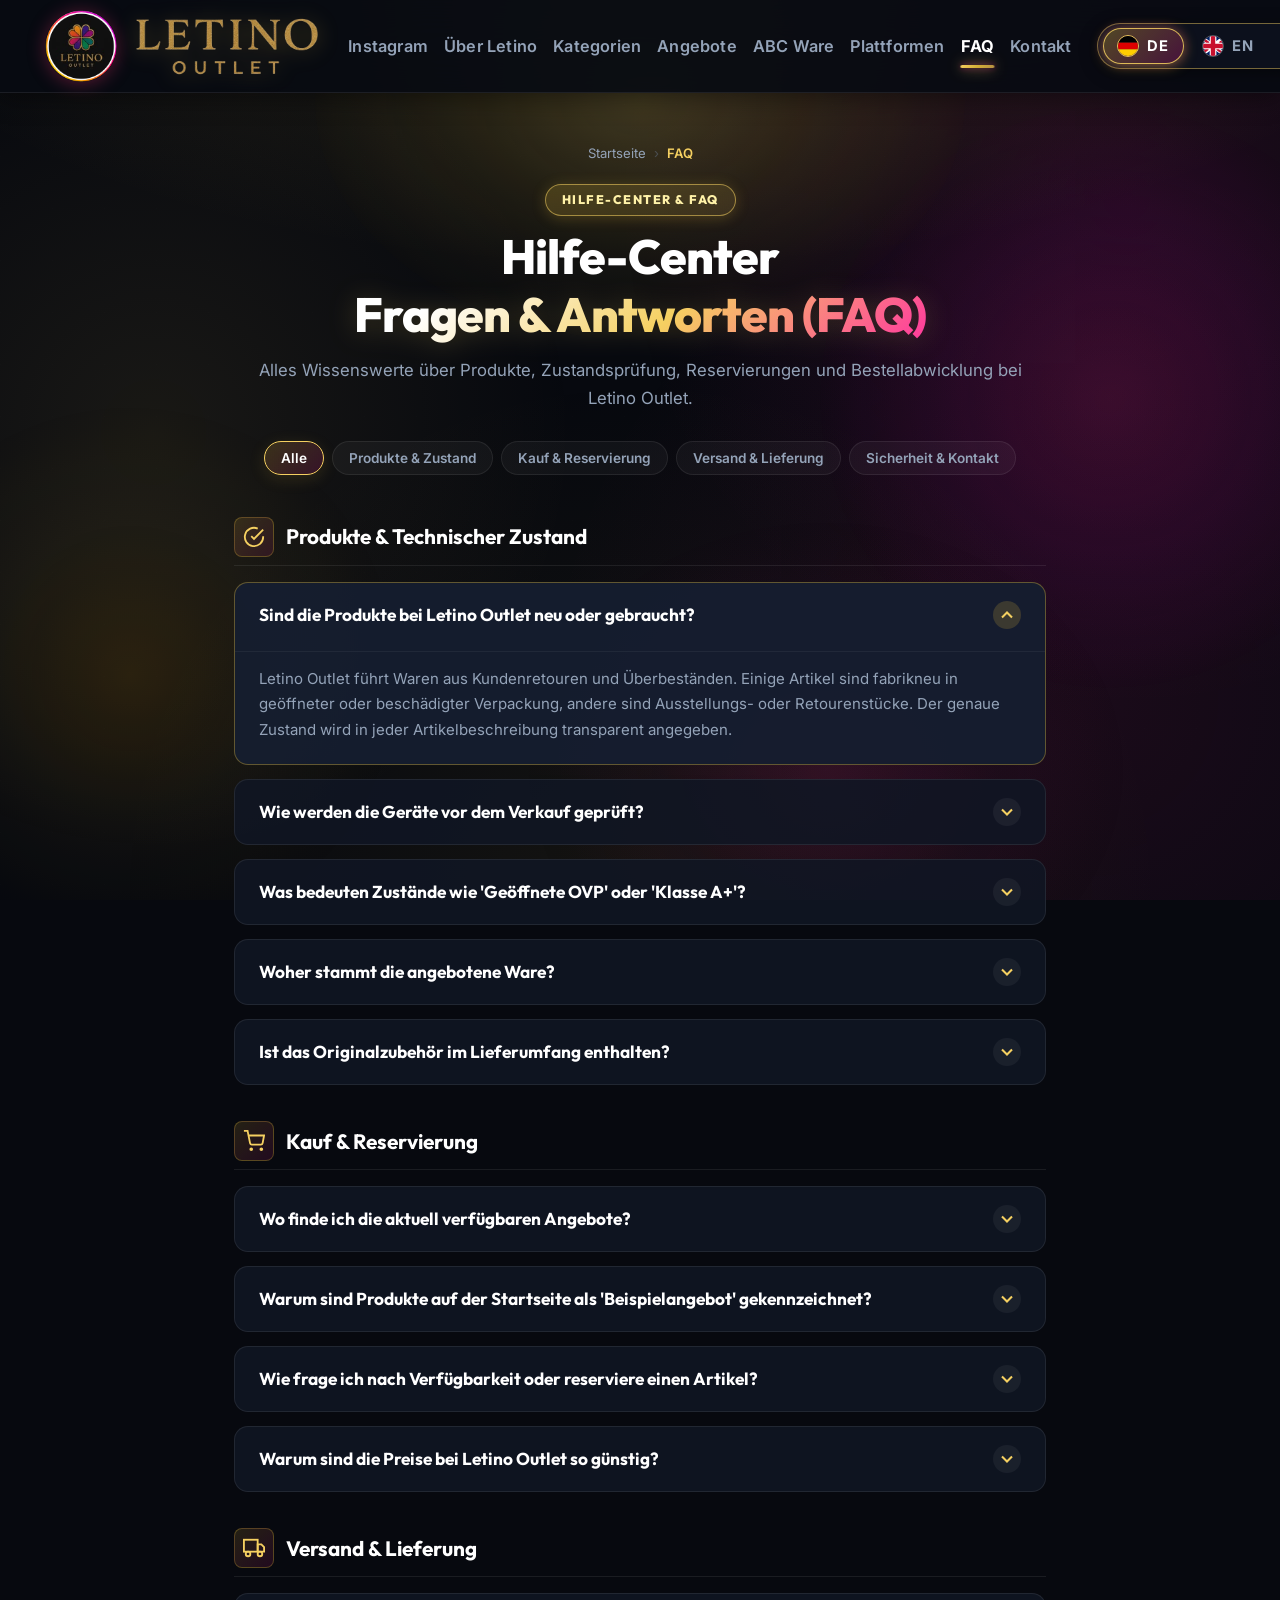
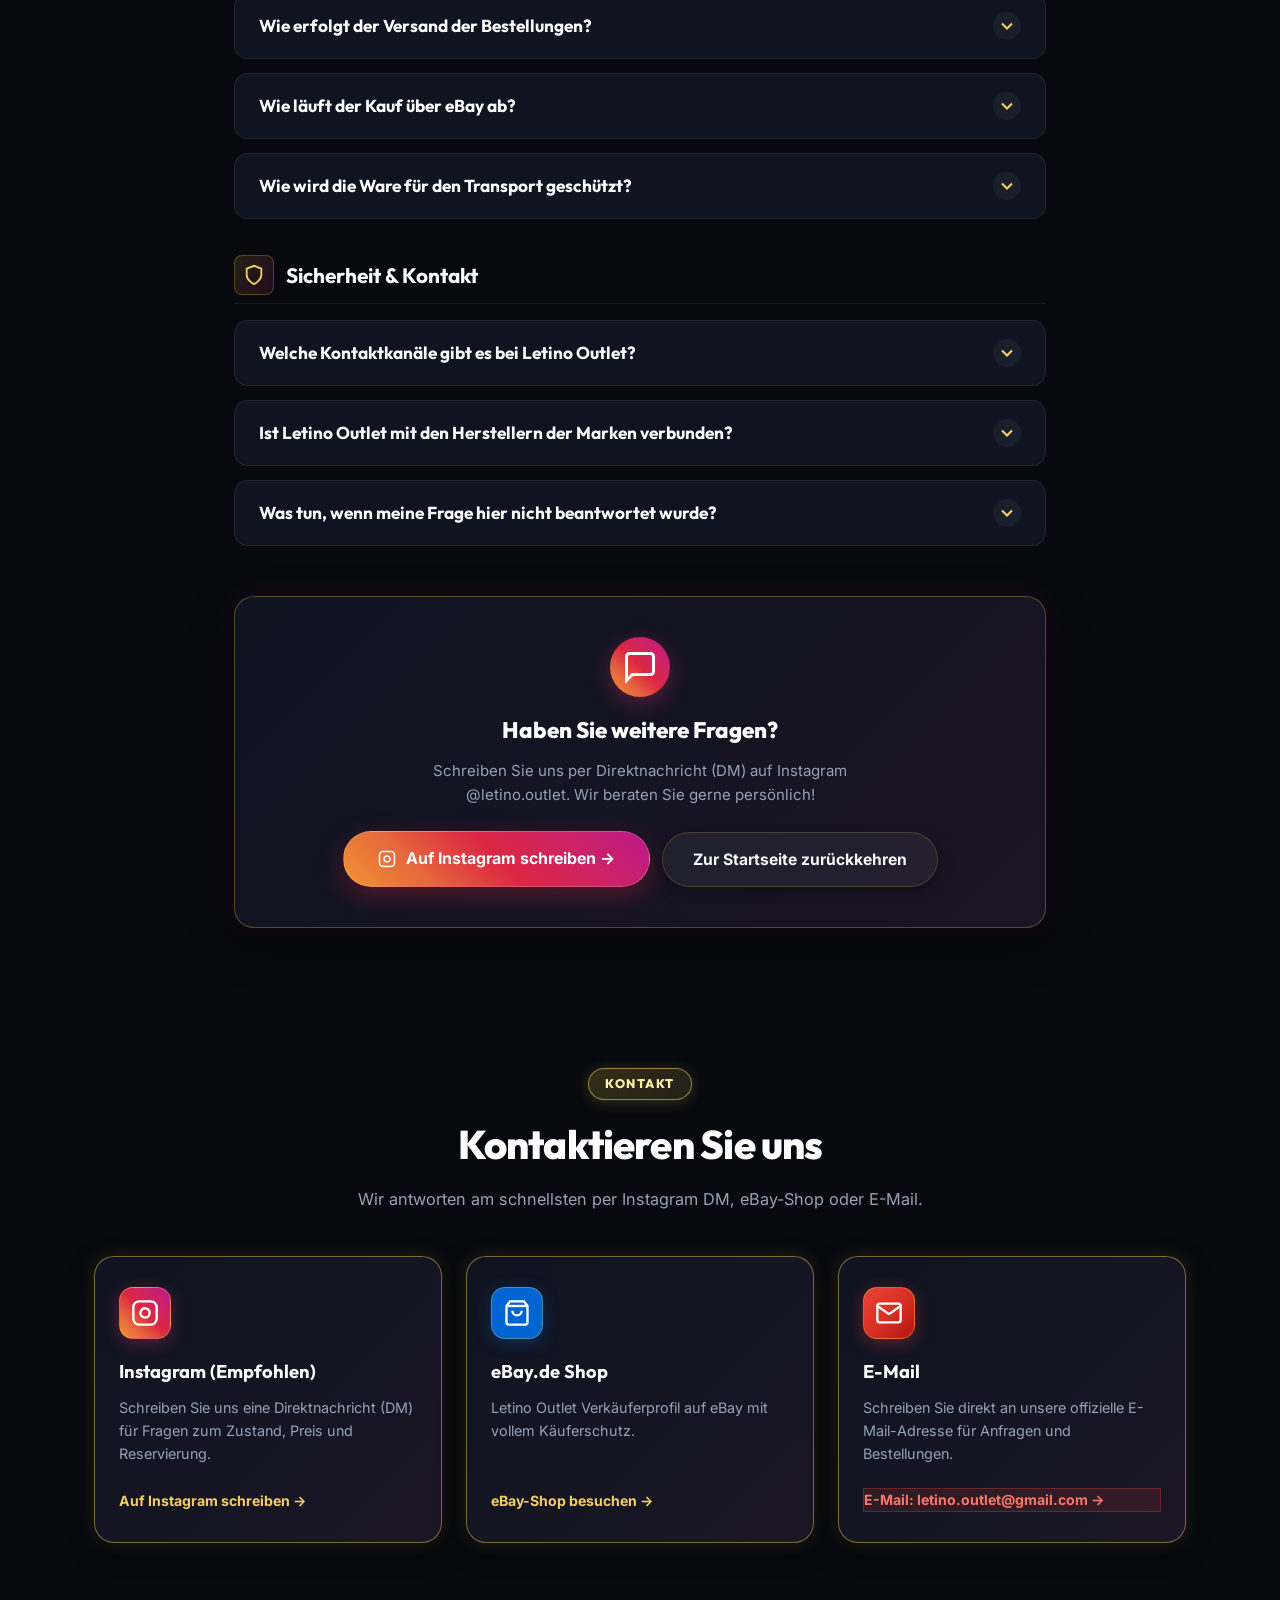
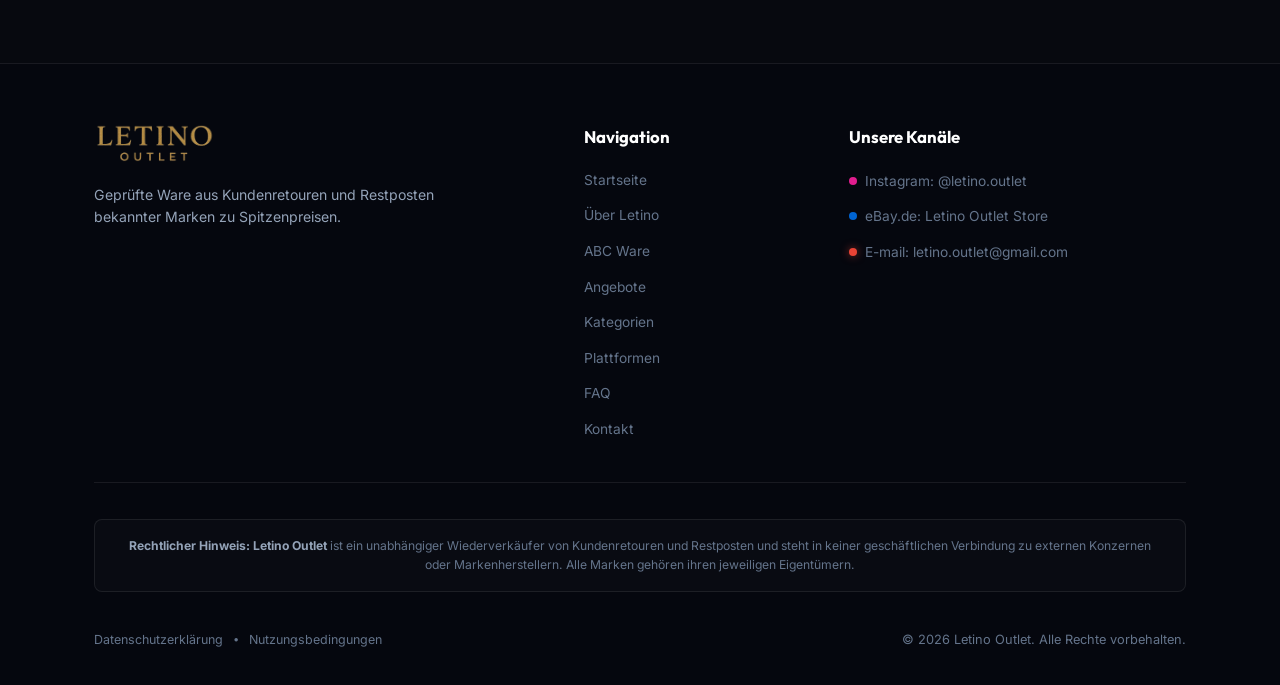
==== faq.html @ 71931df2 "Aktualizacja tekstu i struktury sekcji powitalnej Hero w Letino Outlet" ====
<!DOCTYPE html>
<html lang="de" data-page="faq">
<head>
  <meta charset="UTF-8">
  <meta name="viewport" content="width=device-width, initial-scale=1.0">
  <title id="page-title">FAQ – Fragen & Antworten | Letino Outlet</title>
  <meta name="description" id="page-desc" content="Antworten auf Fragen zu Produktherkunft, Zustandsprüfung, Bestellung und Versand bei Letino Outlet.">
  <meta name="referrer" content="strict-origin-when-cross-origin">
  <link rel="canonical" href="https://letino-outlet.pl/faq.html">

  <!-- Open Graph -->
  <meta property="og:type" content="website">
  <meta property="og:title" content="FAQ – Fragen & Antworten | Letino Outlet">
  <meta property="og:description" content="Antworten auf Fragen zu Produktherkunft, Zustandsprüfung, Bestellung und Versand bei Letino Outlet.">
  <meta property="og:url" content="https://letino-outlet.pl/faq.html">
  <meta property="og:site_name" content="Letino Outlet">
  <meta property="og:locale" content="de_DE">
  <meta property="og:image" content="https://letino-outlet.pl/assets/letino-logo-round.png">

  <!-- Twitter Card -->
  <meta name="twitter:card" content="summary_large_image">
  <meta name="twitter:title" content="FAQ – Pytania i Odpowiedzi | Letino Outlet">
  <meta name="twitter:description" content="Odpowiedzi na pytania dotyczące pochodzenia sprzętu, weryfikacji stanu technicznego, zakupu oraz wysyłki w Letino Outlet.">
  <meta name="twitter:image" content="https://letino-outlet.pl/assets/letino-logo-round.png">

  <!-- Favicon -->
  <link rel="icon" type="image/x-icon" href="favicon.ico">
  <link rel="icon" type="image/png" sizes="32x32" href="assets/letino-logo-round.png">
  <link rel="apple-touch-icon" href="assets/letino-logo-round.png">

  <!-- Zapobieganie agresywnemu cache przeglądarek -->
  <meta http-equiv="Cache-Control" content="no-cache, no-store, must-revalidate">
  <meta http-equiv="Pragma" content="no-cache">
  <meta http-equiv="Expires" content="0">

  <!-- Google Fonts: Outfit & Inter -->
  <link rel="preconnect" href="https://fonts.googleapis.com">
  <link rel="preconnect" href="https://fonts.gstatic.com" crossorigin>
  <link href="https://fonts.googleapis.com/css2?family=Inter:wght@400;500;600;700&family=Outfit:wght@500;600;700;800&display=swap" rel="stylesheet">
  
  <!-- Style CSS z parametrem wersji przeciw pamięci podręcznej (cache) -->
  <link rel="stylesheet" href="style.css?v=3.3">

  <!-- Google Analytics 4 (Właścicielka: wpisz swój identyfikator pomiaru G-XXXXXXXXXX) -->
  <script>
    window.GA_MEASUREMENT_ID = ''; // Wpisz identyfikator z Google Analytics 4 np. 'G-XXXXXXXXXX'
    if (window.GA_MEASUREMENT_ID && window.GA_MEASUREMENT_ID.startsWith('G-')) {
      const gaScript = document.createElement('script');
      gaScript.async = true;
      gaScript.src = 'https://www.googletagmanager.com/gtag/js?id=' + window.GA_MEASUREMENT_ID;
      document.head.appendChild(gaScript);
      window.dataLayer = window.dataLayer || [];
      function gtag(){dataLayer.push(arguments);}
      gtag('js', new Date());
      gtag('config', window.GA_MEASUREMENT_ID);
    }
  </script>

  <!-- Schema.org JSON-LD FAQPage -->
  <script type="application/ld+json">
  {
    "@context": "https://schema.org",
    "@type": "FAQPage",
    "mainEntity": [
      {
        "@type": "Question",
        "name": "Czy produkty w ofercie Letino Outlet są nowe czy używane?",
        "acceptedAnswer": {
          "@type": "Answer",
          "text": "W ofercie Letino Outlet znajdują się towary pochodzące ze zwrotów konsumenckich oraz nadwyżek magazynowych. Część produktów to egzemplarze fabrycznie nowe w otwartych lub uszkodzonych kartonach, a część to urządzenia powystawowe lub ze zwrotów. Dokładny stan wizualny i klasa każdego produktu są zawsze rzetelnie podane w opisie oferty."
        }
      },
      {
        "@type": "Question",
        "name": "W jaki sposób sprzęt jest sprawdzany przed sprzedażą?",
        "acceptedAnswer": {
          "@type": "Answer",
          "text": "Każdy egzemplarz przed wystawieniem do oferty przechodzi weryfikację techniczną. Sprawdzane jest działanie głównych funkcji urządzenia, stan baterii, łączność oraz kompletność dołączonych akcesoriów."
        }
      },
      {
        "@type": "Question",
        "name": "Co oznaczają stany produktów takie jak 'Otwarty karton' czy 'Klasa A+'?",
        "acceptedAnswer": {
          "@type": "Answer",
          "text": "'Nowy / Otwarty karton' oznacza towar w stanie idealnym, którego oryginalne opakowanie zostało otwarte lub lekko uszkodzone w transporcie. 'Klasa A+' oznacza sprzęt sprawdzony, w stanie niemal fabrycznym, bez widocznych śladów użytkowania."
        }
      },
      {
        "@type": "Question",
        "name": "Skąd pochodzą oferowane towary?",
        "acceptedAnswer": {
          "@type": "Answer",
          "text": "Oferowane produkty pochodzą ze zwrotów konsumenckich (np. zwrotów ustawowych) oraz nadwyżek magazynowych z europejskiego rynku handlu elektronicznego."
        }
      },
      {
        "@type": "Question",
        "name": "Gdzie można zobaczyć aktualnie dostępne okazje?",
        "acceptedAnswer": {
          "@type": "Answer",
          "text": "Aktualne dostawy, relacje oraz pojedyncze okazje publikujemy na bieżąco na naszym profilu Instagram (@letino.outlet). Część asortymentu wystawiamy również w naszym sklepie na platformie eBay."
        }
      },
      {
        "@type": "Question",
        "name": "Dlaczego produkty na stronie głównej są oznaczone jako 'Wzór poglądowy'?",
        "acceptedAnswer": {
          "@type": "Answer",
          "text": "Ze względu na specyfikę outletu asortyment zmienia się bardzo dynamicznie, a wiele produktów występuje w pojedynczych sztukach. Produkty na stronie głównej to przykłady asortymentu, a bieżące dostępne egzemplarze prezentujemy na bieżąco na profilu Instagram @letino.outlet."
        }
      },
      {
        "@type": "Question",
        "name": "Jak zarezerwować lub kupić dany produkt?",
        "acceptedAnswer": {
          "@type": "Answer",
          "text": "Wystarczy wysłać do nas wiadomość prywatną (DM) na Instagramie @letino.outlet lub skorzystać z naszych ofert na platformie handlowej eBay. Odpowiadamy, potwierdzamy dostępność i ustalamy dogodny sposób realizacji."
        }
      },
      {
        "@type": "Question",
        "name": "Czy istnieje możliwość odbioru osobistego?",
        "acceptedAnswer": {
          "@type": "Answer",
          "text": "Kwestię ewentualnego odbioru osobistego lub szczegółów wysyłki ustalamy indywidualnie podczas kontaktu w wiadomości prywatnej (DM) na Instagramie."
        }
      },
      {
        "@type": "Question",
        "name": "Jak zgłosić pytanie, którego nie ma na tej liście?",
        "acceptedAnswer": {
          "@type": "Answer",
          "text": "Napisz do nas bezpośrednio na Instagramie @letino.outlet lub na adres letino.outlet@gmail.com. Chętnie odpowiemy na każde dodatkowe pytanie!"
        }
      }
    ]
  }
  </script>
</head>
<body>

  <!-- Opcjonalna warstwa tła właścicielki (fallback do ambientu z logo) -->
  <div class="custom-bg-layer" aria-hidden="true"></div>

  <!-- Ambient Orbs & Background Mesh -->
  <div class="ambient-orbs-container" aria-hidden="true">
    <div class="ambient-orb orb-gold-top"></div>
    <div class="ambient-orb orb-magenta-right"></div>
    <div class="ambient-orb orb-amber-left"></div>
    <div class="ambient-orb orb-magenta-bottom"></div>
    <div class="bg-mesh-texture"></div>
  </div>

  <!-- Nagłówek i Nawigacja -->
  <header class="header" id="top">
    <div class="header-inner">
      <a href="index.html" class="logo" aria-label="Letino Outlet strona główna">
        <img src="assets/letino-logo-round.png" alt="Letino Outlet Sygnet" class="logo-icon-img" width="72" height="72">
        <img src="assets/letino-logo-transparent.png" alt="Letino Outlet Logo" class="logo-banner-img" width="240" height="60">
      </a>

      <!-- Główna nawigacja desktopowa -->
      <nav class="desktop-nav" aria-label="Główna nawigacja">
        <ul class="nav-links">
          <li><a href="index.html#instagram-feed" class="nav-link" data-i18n="nav_instagram">Instagram</a></li>
          <li><a href="index.html#o-letino" class="nav-link" data-i18n="nav_about">O Letino</a></li>
          <li><a href="index.html#kategorie" class="nav-link" data-i18n="nav_categories">Kategorie</a></li>
          <li><a href="index.html#produkty" class="nav-link" data-i18n="nav_deals">Okazje</a></li>
          <li><a href="index.html#abc-ware" class="nav-link" data-i18n="nav_abc">ABC Ware</a></li>
          <li><a href="index.html#platformy" class="nav-link" data-i18n="nav_platforms">Platformy</a></li>
          <li><a href="faq.html" class="nav-link active" data-i18n="nav_faq">FAQ</a></li>
          <li><a href="#kontakt" class="nav-link" data-i18n="nav_contact">Kontakt</a></li>
        </ul>
      </nav>

      <div class="header-right">
        <!-- Przełącznik języka (DE / EN / PL) -->
        <div class="lang-switcher" role="radiogroup" aria-label="Wybór języka / Language selection">
          <button type="button" class="lang-tile active" data-lang="de" title="Deutsch" aria-label="Deutsche Sprache" role="radio" aria-checked="true">
            <span class="lang-flag-box">
              <svg class="lang-flag-svg" viewBox="0 0 640 480" width="20" height="20" preserveAspectRatio="xMidYMid slice" aria-hidden="true">
                <rect width="640" height="160" fill="#000000"/>
                <rect y="160" width="640" height="160" fill="#DD0000"/>
                <rect y="320" width="640" height="160" fill="#FFCE00"/>
              </svg>
            </span>
            <span class="lang-code">DE</span>
          </button>
          <button type="button" class="lang-tile" data-lang="en" title="English" aria-label="English language" role="radio" aria-checked="false">
            <span class="lang-flag-box">
              <svg class="lang-flag-svg" viewBox="0 0 640 480" width="20" height="20" preserveAspectRatio="xMidYMid slice" aria-hidden="true">
                <path fill="#012169" d="M0 0h640v480H0z"/>
                <path fill="#FFF" d="m75 0 244 181L562 0h78v62L400 241l240 178v61h-80L320 301 81 480H0v-60l239-178L0 64V0h75z"/>
                <path fill="#C8102E" d="m424 288 216 159v33h-44L380 318l44-30zM640 0v10L456 148l44 32L640 70V0zM196 192 0 47V0h40l200 148-44 44zm-16 96L0 410v70h20l200-149-40-43z"/>
                <path fill="#FFF" d="M241 0v480h160V0H241zM0 160v160h640V160H0z"/>
                <path fill="#C8102E" d="M267 0v480h106V0H267zM0 187v106h640V187H0z"/>
              </svg>
            </span>
            <span class="lang-code">EN</span>
          </button>
          <button type="button" class="lang-tile" data-lang="pl" title="Polski" aria-label="Język Polski" role="radio" aria-checked="false">
            <span class="lang-flag-box">
              <svg class="lang-flag-svg" viewBox="0 0 640 480" width="20" height="20" preserveAspectRatio="xMidYMid slice" aria-hidden="true">
                <rect width="640" height="240" fill="#FFFFFF"/>
                <rect y="240" width="640" height="240" fill="#DC143C"/>
              </svg>
            </span>
            <span class="lang-code">PL</span>
          </button>
        </div>

        <!-- Przycisk Instagram w nawigacji -->
        <a href="https://www.instagram.com/letino.outlet/" target="_blank" rel="noopener noreferrer" class="nav-ig-btn" aria-label="Odwiedź profil Instagram Letino Outlet">
          <span class="nav-ig-icon-wrap">
            <svg class="ig-icon" viewBox="0 0 24 24" fill="none" stroke="currentColor" stroke-width="2" stroke-linecap="round" stroke-linejoin="round" aria-hidden="true">
              <rect x="2" y="2" width="20" height="20" rx="5" ry="5"></rect>
              <path d="M16 11.37A4 4 0 1 1 12.63 8 4 4 0 0 1 16 11.37z"></path>
              <line x1="17.5" y1="6.5" x2="17.51" y2="6.5"></line>
            </svg>
          </span>
          <span class="nav-ig-content">
            <span class="nav-ig-tag">Instagram</span>
            <span class="nav-ig-handle">@letino.outlet</span>
          </span>
          <svg class="nav-ig-arrow" viewBox="0 0 24 24" fill="none" stroke="currentColor" stroke-width="2.5" aria-hidden="true">
            <path d="M5 12h14M12 5l7 7-7 7"/>
          </svg>
        </a>

        <!-- Przycisk Menu Mobilnego -->
        <button type="button" class="mobile-menu-toggle" id="mobileMenuBtn" aria-expanded="false" aria-controls="mobileDrawer" aria-label="Otwórz menu nawigacji">
          <span class="hamburger-bar"></span>
          <span class="hamburger-bar"></span>
          <span class="hamburger-bar"></span>
        </button>
      </div>
    </div>
  </header>

  <!-- Mobilny Panel Nawigacji (Drawer) -->
  <div class="mobile-drawer" id="mobileDrawer" aria-hidden="true">
    <div class="mobile-drawer-backdrop" id="mobileDrawerBackdrop"></div>
    <div class="mobile-drawer-content" role="dialog" aria-modal="true" aria-label="Menu mobilne">
      <div class="mobile-drawer-header">
        <a href="index.html" class="mobile-drawer-logo">
          <img src="assets/letino-logo-round.png" alt="Letino Outlet" class="mobile-drawer-icon" width="36" height="36">
          <span class="mobile-drawer-title">Letino Outlet</span>
        </a>
        <button type="button" class="mobile-drawer-close" id="mobileDrawerClose" aria-label="Zamknij menu">
          <svg viewBox="0 0 24 24" width="24" height="24" fill="none" stroke="currentColor" stroke-width="2" stroke-linecap="round" stroke-linejoin="round">
            <line x1="18" y1="6" x2="6" y2="18"></line>
            <line x1="6" y1="6" x2="18" y2="18"></line>
          </svg>
        </button>
      </div>

      <nav class="mobile-nav-links">
        <a href="index.html" class="mobile-nav-link" data-i18n="nav_home">Strona Główna</a>
        <a href="index.html#instagram-feed" class="mobile-nav-link" data-i18n="nav_instagram">Instagram</a>
        <a href="index.html#o-letino" class="mobile-nav-link" data-i18n="nav_about">O Letino</a>
        <a href="index.html#kategorie" class="mobile-nav-link" data-i18n="nav_categories">Kategorie</a>
        <a href="index.html#produkty" class="mobile-nav-link" data-i18n="nav_deals">Okazje</a>
        <a href="index.html#abc-ware" class="mobile-nav-link" data-i18n="nav_abc">ABC Ware</a>
        <a href="index.html#platformy" class="mobile-nav-link" data-i18n="nav_platforms">Platformy</a>
        <a href="faq.html" class="mobile-nav-link active" data-i18n="nav_faq">FAQ</a>
        <a href="#kontakt" class="mobile-nav-link" data-i18n="nav_contact">Kontakt</a>
      </nav>

      <div class="mobile-drawer-footer">
        <a href="https://www.instagram.com/letino.outlet/" target="_blank" rel="noopener noreferrer" class="btn btn-ig-primary mobile-btn-ig">
          <svg class="ig-icon" viewBox="0 0 24 24" fill="none" stroke="currentColor" stroke-width="2">
            <rect x="2" y="2" width="20" height="20" rx="5" ry="5"></rect>
            <path d="M16 11.37A4 4 0 1 1 12.63 8 4 4 0 0 1 16 11.37z"></path>
            <line x1="17.5" y1="6.5" x2="17.51" y2="6.5"></line>
          </svg>
          <span>Instagram @letino.outlet</span>
        </a>
      </div>
    </div>
  </div>

  <main class="faq-page-main">
    <!-- HERO PODSTRONY FAQ -->
    <section class="faq-hero">
      <div class="container faq-hero-inner">
        
        <!-- Breadcrumbs -->
        <nav class="faq-breadcrumbs" aria-label="Ścieżka powrotu">
          <a href="index.html" data-i18n="crumb_home">Strona Główna</a>
          <span class="crumb-sep">&rsaquo;</span>
          <span class="crumb-current" data-i18n="crumb_faq">FAQ</span>
        </nav>

        <span class="section-badge" data-i18n="faq_page_badge">CENTRUM POMOCY & FAQ</span>
        <h1 class="faq-page-title" data-i18n="faq_page_title">
          Centrum Pomocy <br>
          <span class="gradient-text">Pytania i Odpowiedzi (FAQ)</span>
        </h1>
        <p class="faq-page-subtitle" data-i18n="faq_page_subtitle">
          Wszystko, co warto wiedzieć o produktach, weryfikacji stanu technicznego, rezerwacjach oraz realizacji zamówień w Letino Outlet.
        </p>

        <!-- Paski filtrów kategorii pytań -->
        <div class="faq-filter-bar" role="tablist" aria-label="Kategorie pytań FAQ">
          <button type="button" class="faq-tab active" data-filter="all" role="tab" aria-selected="true" data-i18n="faq_tab_all">Wszystkie</button>
          <button type="button" class="faq-tab" data-filter="products" role="tab" aria-selected="false" data-i18n="faq_tab_products">Produkty i stan</button>
          <button type="button" class="faq-tab" data-filter="orders" role="tab" aria-selected="false" data-i18n="faq_tab_orders">Zakup i rezerwacje</button>
          <button type="button" class="faq-tab" data-filter="shipping" role="tab" aria-selected="false" data-i18n="faq_tab_shipping">Wysyłka i odbiór</button>
          <button type="button" class="faq-tab" data-filter="safety" role="tab" aria-selected="false" data-i18n="faq_tab_safety">Bezpieczeństwo i kontakt</button>
        </div>

      </div>
    </section>

    <!-- GŁÓWNA SEKCJA PYTAŃ -->
    <section class="faq-content-section">
      <div class="container faq-page-container">

        <!-- Kategoria 1: Produkty i stan techniczny -->
        <div class="faq-category-block" data-category="products">
          <div class="faq-category-header">
            <div class="faq-cat-icon">
              <svg viewBox="0 0 24 24" width="22" height="22" fill="none" stroke="currentColor" stroke-width="2"><path d="M22 11.08V12a10 10 0 1 1-5.93-9.14"/><polyline points="22 4 12 14.01 9 11.01"/></svg>
            </div>
            <h2 class="faq-cat-title" data-i18n="cat_title_products">Produkty i stan techniczny</h2>
          </div>

          <div class="faq-accordion">
            <details class="faq-item" open>
              <summary class="faq-summary">
                <span class="faq-question" data-i18n="fq_p1">Czy produkty w ofercie Letino Outlet są nowe czy używane?</span>
                <span class="faq-icon" aria-hidden="true"><svg viewBox="0 0 24 24" width="20" height="20" fill="none" stroke="currentColor" stroke-width="2.5"><polyline points="6 9 12 15 18 9"/></svg></span>
              </summary>
              <div class="faq-answer">
                <p data-i18n="fa_p1">W ofercie Letino Outlet znajdują się towary pochodzące ze zwrotów konsumenckich oraz nadwyżek magazynowych. Część produktów to egzemplarze fabrycznie nowe w otwartych lub uszkodzonych kartonach, a część to urządzenia powystawowe lub ze zwrotów. Dokładny stan wizualny i klasa każdego produktu są zawsze rzetelnie podane w opisie oferty.</p>
              </div>
            </details>

            <details class="faq-item">
              <summary class="faq-summary">
                <span class="faq-question" data-i18n="fq_p2">W jaki sposób sprzęt jest weryfikowany przed sprzedażą?</span>
                <span class="faq-icon" aria-hidden="true"><svg viewBox="0 0 24 24" width="20" height="20" fill="none" stroke="currentColor" stroke-width="2.5"><polyline points="6 9 12 15 18 9"/></svg></span>
              </summary>
              <div class="faq-answer">
                <p data-i18n="fa_p2">Każdy egzemplarz przed wystawieniem do oferty przechodzi weryfikację. Sprawdzamy kluczowe funkcje techniczne (np. włączanie, ładowanie, moduły łączności, działanie przycisków i sensorów) oraz kompletność dołączonych akcesoriów fabrycznych.</p>
              </div>
            </details>

            <details class="faq-item">
              <summary class="faq-summary">
                <span class="faq-question" data-i18n="fq_p3">Co oznaczają stany „Otwarty karton” oraz „Klasa A+”?</span>
                <span class="faq-icon" aria-hidden="true"><svg viewBox="0 0 24 24" width="20" height="20" fill="none" stroke="currentColor" stroke-width="2.5"><polyline points="6 9 12 15 18 9"/></svg></span>
              </summary>
              <div class="faq-answer">
                <p data-i18n="fa_p3">„Nowy / Otwarty karton” oznacza sprzęt w stanie idealnym, którego oryginalne opakowanie zostało otwarte w celu weryfikacji lub uległo uszkodzeniu podczas transportu. „Klasa A+” to urządzenia sprawdzone, w stanie niemal fabrycznym, bez widocznych śladów użytkowania.</p>
              </div>
            </details>

            <details class="faq-item">
              <summary class="faq-summary">
                <span class="faq-question" data-i18n="fq_p4">Skąd pochodzą oferowane towary?</span>
                <span class="faq-icon" aria-hidden="true"><svg viewBox="0 0 24 24" width="20" height="20" fill="none" stroke="currentColor" stroke-width="2.5"><polyline points="6 9 12 15 18 9"/></svg></span>
              </summary>
              <div class="faq-answer">
                <p data-i18n="fa_p4">Oferowane produkty pochodzą ze zwrotów konsumenckich (np. zwrotów ustawowych) oraz nadwyżek magazynowych z rynku europejskiego.</p>
              </div>
            </details>

            <details class="faq-item">
              <summary class="faq-summary">
                <span class="faq-question" data-i18n="fq_p5">Czy w zestawie znajdują się oryginalne akcesoria?</span>
                <span class="faq-icon" aria-hidden="true"><svg viewBox="0 0 24 24" width="20" height="20" fill="none" stroke="currentColor" stroke-width="2.5"><polyline points="6 9 12 15 18 9"/></svg></span>
              </summary>
              <div class="faq-answer">
                <p data-i18n="fa_p5">Informacja o kompletności zestawu jest zawsze wyraźnie podana w opisie danej oferty. Zdecydowana większość egzemplarzy zawiera kompletny fabryczny zestaw akcesoriów (przewody, zasilacze, końcówki).</p>
              </div>
            </details>
          </div>
        </div>

        <!-- Kategoria 2: Zakup i rezerwacje -->
        <div class="faq-category-block" data-category="orders">
          <div class="faq-category-header">
            <div class="faq-cat-icon">
              <svg viewBox="0 0 24 24" width="22" height="22" fill="none" stroke="currentColor" stroke-width="2"><circle cx="9" cy="21" r="1"/><circle cx="20" cy="21" r="1"/><path d="M1 1h4l2.68 13.39a2 2 0 0 0 2 1.61h9.72a2 2 0 0 0 2-1.61L23 6H6"/></svg>
            </div>
            <h2 class="faq-cat-title" data-i18n="cat_title_orders">Zakup i rezerwacje</h2>
          </div>

          <div class="faq-accordion">
            <details class="faq-item">
              <summary class="faq-summary">
                <span class="faq-question" data-i18n="fq_o1">Gdzie można zobaczyć aktualnie dostępne okazje?</span>
                <span class="faq-icon" aria-hidden="true"><svg viewBox="0 0 24 24" width="20" height="20" fill="none" stroke="currentColor" stroke-width="2.5"><polyline points="6 9 12 15 18 9"/></svg></span>
              </summary>
              <div class="faq-answer">
                <p data-i18n="fa_o1">Bieżące nowości, relacje z unboxingu oraz pojedyncze okazje publikujemy w pierwszej kolejności na naszym profilu Instagram (@letino.outlet). Część asortymentu wystawiamy również w naszym sklepie na platformie eBay.</p>
              </div>
            </details>

            <details class="faq-item">
              <summary class="faq-summary">
                <span class="faq-question" data-i18n="fq_o2">Dlaczego produkty na stronie głównej są oznaczone jako „Wzór poglądowy”?</span>
                <span class="faq-icon" aria-hidden="true"><svg viewBox="0 0 24 24" width="20" height="20" fill="none" stroke="currentColor" stroke-width="2.5"><polyline points="6 9 12 15 18 9"/></svg></span>
              </summary>
              <div class="faq-answer">
                <p data-i18n="fa_o2">Ze względu na specyfikę outletu asortyment rotuje bardzo szybko, a poszczególne modele trafiają się w pojedynczych egzemplarzach. Przykłady na stronie głównej obrazują typowy asortyment oraz poziom cen, a aktualnie wolne sztuki prezentujemy w postach i relacjach na Instagramie.</p>
              </div>
            </details>

            <details class="faq-item">
              <summary class="faq-summary">
                <span class="faq-question" data-i18n="fq_o3">Jak zapytać o dostępność lub zarezerwować produkt?</span>
                <span class="faq-icon" aria-hidden="true"><svg viewBox="0 0 24 24" width="20" height="20" fill="none" stroke="currentColor" stroke-width="2.5"><polyline points="6 9 12 15 18 9"/></svg></span>
              </summary>
              <div class="faq-answer">
                <p data-i18n="fa_o3">Wystarczy wysłać do nas wiadomość prywatną (Direct Message) na profilu Instagram @letino.outlet. Odpowiadamy sprawnie, przesyłamy dodatkowe zdjęcia egzemplarza i ustalamy szczegóły rezerwacji.</p>
              </div>
            </details>

            <details class="faq-item">
              <summary class="faq-summary">
                <span class="faq-question" data-i18n="fq_o4">Dlaczego ceny w Letino Outlet są tak atrakcyjne?</span>
                <span class="faq-icon" aria-hidden="true"><svg viewBox="0 0 24 24" width="20" height="20" fill="none" stroke="currentColor" stroke-width="2.5"><polyline points="6 9 12 15 18 9"/></svg></span>
              </summary>
              <div class="faq-answer">
                <p data-i18n="fa_o4">Znaczne oszczędności wynikają z faktu, że towar pochodzi z nadwyżek lub zwrotów (często z naruszonym kartonem). Dzięki temu możesz kupić w 100% sprawny, markowy sprzęt za ułamek ceny rynkowej.</p>
              </div>
            </details>
          </div>
        </div>

        <!-- Kategoria 3: Wysyłka i realizacja -->
        <div class="faq-category-block" data-category="shipping">
          <div class="faq-category-header">
            <div class="faq-cat-icon">
              <svg viewBox="0 0 24 24" width="22" height="22" fill="none" stroke="currentColor" stroke-width="2"><rect x="1" y="3" width="15" height="13"/><polygon points="16 8 20 8 23 11 23 16 16 16 16 8"/><circle cx="5.5" cy="18.5" r="2.5"/><circle cx="18.5" cy="18.5" r="2.5"/></svg>
            </div>
            <h2 class="faq-cat-title" data-i18n="cat_title_shipping">Wysyłka i realizacja</h2>
          </div>

          <div class="faq-accordion">
            <details class="faq-item">
              <summary class="faq-summary">
                <span class="faq-question" data-i18n="fq_s1">W jaki sposób realizowana jest wysyłka zamówienia?</span>
                <span class="faq-icon" aria-hidden="true"><svg viewBox="0 0 24 24" width="20" height="20" fill="none" stroke="currentColor" stroke-width="2.5"><polyline points="6 9 12 15 18 9"/></svg></span>
              </summary>
              <div class="faq-answer">
                <p data-i18n="fa_s1">Wysyłka realizowana jest za pośrednictwem sprawdzonych firm kurierskich oraz do paczkomatów. Sposób i koszt dostawy ustalany jest podczas bezpośredniego kontaktu na Instagramie lub zgodnie z cennikiem danej oferty w sklepie eBay.</p>
              </div>
            </details>

            <details class="faq-item">
              <summary class="faq-summary">
                <span class="faq-question" data-i18n="fq_s2">Jak przebiega zakup przez platformę eBay?</span>
                <span class="faq-icon" aria-hidden="true"><svg viewBox="0 0 24 24" width="20" height="20" fill="none" stroke="currentColor" stroke-width="2.5"><polyline points="6 9 12 15 18 9"/></svg></span>
              </summary>
              <div class="faq-answer">
                <p data-i18n="fa_s2">Dla przedmiotów wystawionych w sklepie eBay.de zakup przebiega według oficjalnych zasad serwisu eBay, z pełną ochroną kupującego eBay Buyer Protection oraz automatycznym generowaniem numeru śledzenia paczki.</p>
              </div>
            </details>

            <details class="faq-item">
              <summary class="faq-summary">
                <span class="faq-question" data-i18n="fq_s3">W jaki sposób sprzęt jest pakowany i zabezpieczany do transportu?</span>
                <span class="faq-icon" aria-hidden="true"><svg viewBox="0 0 24 24" width="20" height="20" fill="none" stroke="currentColor" stroke-width="2.5"><polyline points="6 9 12 15 18 9"/></svg></span>
              </summary>
              <div class="faq-answer">
                <p data-i18n="fa_s3">Każda przesyłka jest pakowana z dużą starannością przy użyciu grubych kartonów oraz folii bąbelkowej i wypełniaczy, co gwarantuje pełne bezpieczeństwo delikatnej elektroniki podczas transportu.</p>
              </div>
            </details>
          </div>
        </div>

        <!-- Kategoria 4: Bezpieczeństwo i kontakt -->
        <div class="faq-category-block" data-category="safety">
          <div class="faq-category-header">
            <div class="faq-cat-icon">
              <svg viewBox="0 0 24 24" width="22" height="22" fill="none" stroke="currentColor" stroke-width="2"><path d="M12 22s8-4 8-10V5l-8-3-8 3v7c0 6 8 10 8 10z"/></svg>
            </div>
            <h2 class="faq-cat-title" data-i18n="cat_title_safety">Bezpieczeństwo i kontakt</h2>
          </div>

          <div class="faq-accordion">
            <details class="faq-item">
              <summary class="faq-summary">
                <span class="faq-question" data-i18n="fq_c1">Jakie są kanały kontaktu z Letino Outlet?</span>
                <span class="faq-icon" aria-hidden="true"><svg viewBox="0 0 24 24" width="20" height="20" fill="none" stroke="currentColor" stroke-width="2.5"><polyline points="6 9 12 15 18 9"/></svg></span>
              </summary>
              <div class="faq-answer">
                <p data-i18n="fa_c1">Głównym i najszybszym kanałem kontaktu jest wiadomość prywatna (Direct Message) na profilu Instagram @letino.outlet. Możesz także skontaktować się z nami mailowo pod adresem letino.outlet@gmail.com lub poprzez system wiadomości w serwisie eBay.</p>
              </div>
            </details>

            <details class="faq-item">
              <summary class="faq-summary">
                <span class="faq-question" data-i18n="fq_c2">Czy Letino Outlet jest powiązane z producentami sprzedawanych marek?</span>
                <span class="faq-icon" aria-hidden="true"><svg viewBox="0 0 24 24" width="20" height="20" fill="none" stroke="currentColor" stroke-width="2.5"><polyline points="6 9 12 15 18 9"/></svg></span>
              </summary>
              <div class="faq-answer">
                <p data-i18n="fa_c2">Nie. Serwis Letino Outlet jest niezależnym sprzedawcą produktów outletowych i nie jest powiązany ani sponsorowany przez żadną zewnętrzną korporację ani producentów prezentowanych marek. Wszelkie nazwy i znaki handlowe zostały użyte wyłącznie w celach informacyjnych.</p>
              </div>
            </details>

            <details class="faq-item">
              <summary class="faq-summary">
                <span class="faq-question" data-i18n="fq_c3">Co zrobić, jeśli mam inne pytanie, którego nie ma na liście?</span>
                <span class="faq-icon" aria-hidden="true"><svg viewBox="0 0 24 24" width="20" height="20" fill="none" stroke="currentColor" stroke-width="2.5"><polyline points="6 9 12 15 18 9"/></svg></span>
              </summary>
              <div class="faq-answer">
                <p data-i18n="fa_c3">Napisz do nas bezpośrednio na Instagramie @letino.outlet. Chętnie odpowiemy na każde dodatkowe pytanie i rozwiejemy wszelkie wątpliwości!</p>
              </div>
            </details>
          </div>
        </div>

        <!-- Baner CTA pod FAQ -->
        <div class="faq-bottom-cta">
          <div class="faq-cta-icon-wrap">
            <svg viewBox="0 0 24 24" width="36" height="36" fill="none" stroke="currentColor" stroke-width="2"><path d="M21 15a2 2 0 0 1-2 2H7l-4 4V5a2 2 0 0 1 2-2h14a2 2 0 0 1 2 2z"/></svg>
          </div>
          <h3 class="faq-cta-heading" data-i18n="faq_cta_title">Masz dodatkowe pytania?</h3>
          <p class="faq-cta-sub" data-i18n="faq_cta_desc">
            Napisz do nas w wiadomości prywatnej (DM) na Instagramie @letino.outlet. Chętnie doradzimy i odpowiemy na wszelkie pytania o sprzęt!
          </p>
          <div class="faq-cta-actions">
            <a href="https://www.instagram.com/letino.outlet/" target="_blank" rel="noopener noreferrer" class="btn btn-ig-primary">
              <svg class="ig-icon" viewBox="0 0 24 24" fill="none" stroke="currentColor" stroke-width="2">
                <rect x="2" y="2" width="20" height="20" rx="5" ry="5"></rect>
                <path d="M16 11.37A4 4 0 1 1 12.63 8 4 4 0 0 1 16 11.37z"></path>
                <line x1="17.5" y1="6.5" x2="17.51" y2="6.5"></line>
              </svg>
              <span data-i18n="faq_cta_btn">Napisz na Instagramie &rarr;</span>
            </a>
            <a href="index.html" class="btn btn-secondary" data-i18n="faq_cta_home">
              <span>Wróć do strony głównej</span>
            </a>
          </div>
        </div>

      </div>
    </section>

    <!-- SEKCJA: KONTAKT -->
    <section class="contact-section" id="kontakt">
      <div class="container">
        <div class="section-title-wrap">
          <span class="section-badge" data-i18n="contact_badge">KONTAKT</span>
          <h2 class="section-heading" data-i18n="contact_heading">Skontaktuj się z nami</h2>
          <p class="section-subtext" data-i18n="contact_subtext">Odpowiadamy najszybciej na Instagramie i platformach sprzedażowych.</p>
        </div>

        <div class="contact-grid">
          <!-- Kanał 1: Instagram -->
          <div class="contact-card contact-highlight">
            <div class="contact-icon-wrap ig-gradient-bg">
              <svg class="ig-icon" viewBox="0 0 24 24" width="28" height="28" fill="none" stroke="currentColor" stroke-width="2" aria-hidden="true">
                <rect x="2" y="2" width="20" height="20" rx="5" ry="5"></rect>
                <path d="M16 11.37A4 4 0 1 1 12.63 8 4 4 0 0 1 16 11.37z"></path>
                <line x1="17.5" y1="6.5" x2="17.51" y2="6.5"></line>
              </svg>
            </div>
            <h3 class="contact-title" data-i18n="contact_ig_title">Instagram (Rekomendowany)</h3>
            <p class="contact-desc" data-i18n="contact_ig_desc">Napisz do nas w wiadomości prywatnej (DM). Odpowiadamy na pytania o stan, dostępność i rezerwacje.</p>
            <a href="https://www.instagram.com/letino.outlet/" target="_blank" rel="noopener noreferrer" class="contact-btn ig-btn-link" data-i18n="contact_ig_btn">
              Napisz na Instagramie &rarr;
            </a>
          </div>

          <!-- Kanał 2: Sklep eBay.de -->
          <div class="contact-card contact-highlight">
            <div class="contact-icon-wrap ebay-gradient-bg">
              <svg viewBox="0 0 24 24" width="28" height="28" fill="none" stroke="currentColor" stroke-width="2" aria-hidden="true">
                <path d="M6 2L3 6v14a2 2 0 0 0 2 2h14a2 2 0 0 0 2-2V6l-3-4z"></path>
                <line x1="3" y1="6" x2="21" y2="6"></line>
                <path d="M16 10a4 4 0 0 1-8 0"></path>
              </svg>
            </div>
            <h3 class="contact-title" data-i18n="contact_ebay_title">Sklep eBay.de</h3>
            <p class="contact-desc" data-i18n="contact_ebay_desc">Bezpośredni zakup z ochroną kupującego oraz opcja kontaktu ze sprzedającym na eBay.</p>
            <a href="https://www.ebay.de/str/letinooutlet" target="_blank" rel="noopener noreferrer" class="contact-btn ebay-btn-link" data-i18n="contact_ebay_btn">
              Odwiedź sklep na eBay &rarr;
            </a>
          </div>

          <!-- Kanał 3: E-mail -->
          <div class="contact-card contact-highlight">
            <div class="contact-icon-wrap email-gradient-bg">
              <svg viewBox="0 0 24 24" width="28" height="28" fill="none" stroke="currentColor" stroke-width="2" stroke-linecap="round" stroke-linejoin="round" aria-hidden="true">
                <path d="M4 4h16c1.1 0 2 .9 2 2v12c0 1.1-.9 2-2 2H4c-1.1 0-2-.9-2-2V6c0-1.1.9-2 2-2z"></path>
                <polyline points="22,6 12,13 2,6"></polyline>
              </svg>
            </div>
            <h3 class="contact-title" data-i18n="contact_email_title">E-mail</h3>
            <p class="contact-desc" data-i18n="contact_email_desc">Napisz do nas bezpośrednio na oficjalny adres e-mail w sprawach zapytań i realizacji zamówień.</p>
            <a href="mailto:letino.outlet@gmail.com" class="contact-btn email-btn-link" data-i18n="contact_email_btn">
              Napisz: letino.outlet@gmail.com &rarr;
            </a>
          </div>
        </div>
      </div>
    </section>
  </main>

  <!-- STOPKA STRONY -->
  <footer class="footer">
    <div class="container footer-inner">
      
      <!-- Górna część stopki: Logo i Nawigacja -->
      <div class="footer-top-grid">
        <div class="footer-brand-col">
          <a href="index.html" class="footer-logo-link" aria-label="Letino Outlet strona główna">
            <img src="assets/letino-logo-transparent.png" alt="Letino Outlet" class="footer-logo-banner" width="180" height="38">
          </a>
          <p class="footer-brand-text" data-i18n="footer_brand_desc">
            Sprawdzone produkty ze zwrotów konsumenckich i nadwyżek magazynowych. Znane marki w atrakcyjnych cenach.
          </p>
        </div>

        <div class="footer-links-col">
          <h4 class="footer-col-title" data-i18n="footer_links_title">Nawigacja</h4>
          <ul class="footer-nav-list">
            <li><a href="index.html" data-i18n="nav_home">Strona Główna</a></li>
            <li><a href="index.html#o-letino" data-i18n="nav_about">O Letino</a></li>
            <li><a href="index.html#abc-ware" data-i18n="nav_abc">ABC Ware</a></li>
            <li><a href="index.html#produkty" data-i18n="nav_deals">Aktualne Okazje</a></li>
            <li><a href="index.html#kategorie" data-i18n="nav_categories">Kategorie</a></li>
            <li><a href="index.html#platformy" data-i18n="nav_platforms">Platformy</a></li>
            <li><a href="faq.html" data-i18n="nav_faq">FAQ</a></li>
            <li><a href="#kontakt" data-i18n="nav_contact">Kontakt</a></li>
          </ul>
        </div>

        <div class="footer-social-col">
          <h4 class="footer-col-title" data-i18n="footer_social_title">Nasze Kanały</h4>
          <ul class="footer-social-list">
            <li>
              <a href="https://www.instagram.com/letino.outlet/" target="_blank" rel="noopener noreferrer">
                <span class="social-mini-dot ig-dot"></span>
                <span>Instagram: @letino.outlet</span>
              </a>
            </li>
            <li>
              <a href="https://www.ebay.de/str/letinooutlet" target="_blank" rel="noopener noreferrer">
                <span class="social-mini-dot ebay-dot"></span>
                <span>eBay.de: Letino Outlet Store</span>
              </a>
            </li>
            <li>
              <a href="mailto:letino.outlet@gmail.com">
                <span class="social-mini-dot email-dot"></span>
                <span>E-mail: letino.outlet@gmail.com</span>
              </a>
            </li>
          </ul>
        </div>
      </div>

      <!-- Nota prawna o niezależności -->
      <div class="legal-notice">
        <p data-i18n="legal_notice">
          <strong>Nota prawna:</strong> Serwis <strong>Letino Outlet</strong> jest niezależnym sprzedawcą produktów ze zwrotów konsumenckich oraz nadwyżek magazynowych. Serwis nie jest powiązany, prowadzony ani sponsorowany przez żadną zewnętrzną korporację ani producentów prezentowanych marek. Wszelkie znaki towarowe i nazwy marek należą do ich prawnych właścicieli i zostały użyte wyłącznie w celach informacyjnych.
        </p>
      </div>

      <!-- Linki do informacji prawnych i Copyright -->
      <div class="footer-bottom-bar">
        <div class="legal-links">
          <button type="button" class="legal-link-btn" id="privacyBtn" data-i18n="footer_privacy">Polityka Prywatności</button>
          <span class="legal-sep">&bull;</span>
          <button type="button" class="legal-link-btn" id="termsBtn" data-i18n="footer_terms">Regulamin Serwisu</button>
        </div>

        <div class="copyright">
          &copy; <span id="year">2026</span> <span data-i18n="copyright_text">Letino Outlet. Wszelkie prawa zastrzeżone.</span>
        </div>
      </div>

    </div>
  </footer>

  <!-- Modal Prawny (Polityka Prywatności / Regulamin) -->
  <div class="legal-modal" id="legalModal" aria-hidden="true" role="dialog" aria-modal="true">
    <div class="legal-modal-backdrop" id="modalBackdrop"></div>
    <div class="legal-modal-card">
      <div class="legal-modal-header">
        <h3 class="legal-modal-title" id="modalTitle">Informacje prawne</h3>
        <button type="button" class="legal-modal-close" id="modalCloseBtn" aria-label="Zamknij okno">
          <svg viewBox="0 0 24 24" width="20" height="20" fill="none" stroke="currentColor" stroke-width="2" stroke-linecap="round" stroke-linejoin="round">
            <line x1="18" y1="6" x2="6" y2="18"></line>
            <line x1="6" y1="6" x2="18" y2="18"></line>
          </svg>
        </button>
      </div>
      <div class="legal-modal-body" id="modalBody">
        <!-- Zawartość wstrzykiwana przez JS -->
      </div>
      <div class="legal-modal-footer">
        <button type="button" class="btn btn-secondary" id="modalCloseAction">Zamknij</button>
      </div>
    </div>
  </div>

  <!-- Przycisk Powrotu na górę (Back to top) -->
  <button type="button" class="back-to-top" id="backToTopBtn" aria-label="Przewiń stronę na górę">
    <svg viewBox="0 0 24 24" width="20" height="20" fill="none" stroke="currentColor" stroke-width="2.5" stroke-linecap="round" stroke-linejoin="round">
      <polyline points="18 15 12 9 6 15"></polyline>
    </svg>
  </button>

  <script src="script.js?v=3.0"></script>
</body>
</html>
---- style.css ----
/* ==========================================================================
   LETINO OUTLET - MODERN, MINIMALIST & AMBIENT DESIGN SYSTEM
   ========================================================================== */

:root {
  /* Kolory z Logo Letino Outlet (Ciepłe Złoto & Żywa Fuksja/Magenta) */
  --letino-gold: #D4AF37;
  --letino-gold-light: #F5D061;
  --letino-gold-amber: #FFAA00;
  --letino-gold-dark: #9A7520;
  --letino-gold-glow: rgba(212, 175, 55, 0.28);
  --letino-gold-bg: rgba(212, 175, 55, 0.12);
  
  --letino-magenta: #E11D8E;
  --letino-magenta-light: #FF389E;
  --letino-magenta-vivid: #D300C5;
  --letino-magenta-deep: #7D0A5E;
  --letino-magenta-glow: rgba(225, 29, 142, 0.32);
  --letino-magenta-bg: rgba(225, 29, 142, 0.12);

  /* Gradienty Brandowe Letino */
  --letino-brand-gradient: linear-gradient(135deg, #FFFFFF 10%, #F5D061 45%, #E11D8E 100%);
  --letino-gold-gradient: linear-gradient(135deg, #F5D061 0%, #D4AF37 50%, #B48F44 100%);
  
  /* Tła i powierzchnie */
  --bg-deep: #07090F;
  --bg-surface: rgba(13, 17, 27, 0.82);
  --bg-card: rgba(16, 22, 36, 0.88);
  --bg-card-hover: rgba(22, 30, 48, 0.95);
  
  /* Obramowania */
  --border-subtle: rgba(255, 255, 255, 0.08);
  --border-gold-subtle: rgba(212, 175, 55, 0.22);
  --border-hover: rgba(212, 175, 55, 0.45);
  
  /* Akcenty */
  --amz-orange: #FF9900;
  --amz-orange-light: #FFAA33;
  --amz-glow: rgba(255, 153, 0, 0.22);
  
  --green-accent: #10B981;
  --green-bg: rgba(16, 185, 129, 0.12);
  --blue-accent: #38BDF8;
  --blue-bg: rgba(56, 189, 248, 0.12);
  
  --ig-gradient: linear-gradient(45deg, #f09433 0%, #e6683c 25%, #dc2743 50%, #cc2366 75%, #bc1888 100%);
  --ig-glow: rgba(220, 39, 67, 0.35);
  
  /* Teksty */
  --text-primary: #F8FAFC;
  --text-secondary: #94A3B8;
  --text-muted: #64748B;
  
  /* Typografia */
  --font-heading: 'Outfit', sans-serif;
  --font-body: 'Inter', sans-serif;
  
  /* Promienie zaokrągleń */
  --radius-xs: 6px;
  --radius-sm: 8px;
  --radius-md: 14px;
  --radius-lg: 20px;
  --radius-full: 9999px;
  
  /* Własne tło dostarczone przez właścicielkę (opcjonalne, fallback to obecny ambient) */
  --custom-bg-image: none; /* np. url('assets/custom-bg.jpg') */
  
  --transition: transform 0.22s cubic-bezier(0.16, 1, 0.3, 1), opacity 0.22s ease, border-color 0.22s ease, box-shadow 0.22s ease;
  --transition-normal: 0.2s ease;
}

*, *::before, *::after {
  box-sizing: border-box;
  margin: 0;
  padding: 0;
}

html {
  scroll-padding-top: 88px;
  color-scheme: dark;
  -webkit-text-size-adjust: 100%;
}

body {
  font-family: var(--font-body);
  background-color: var(--bg-deep);
  color: var(--text-primary);
  line-height: 1.6;
  -webkit-font-smoothing: antialiased;
  min-height: 100vh;
  display: flex;
  flex-direction: column;
  position: relative;
  overflow-x: hidden;
}

/* Opcjonalna warstwa własnego tła z filtrem przyciemniającym (gwarancja czytelności) */
.custom-bg-layer {
  position: fixed;
  inset: 0;
  background-image: var(--custom-bg-image);
  background-size: cover;
  background-position: center;
  background-repeat: no-repeat;
  pointer-events: none;
  z-index: 0;
  opacity: 0.35;
  transition: opacity 0.3s ease;
}

body::before {
  content: '';
  position: fixed;
  inset: 0;
  background-image: 
    radial-gradient(ellipse 90% 55% at 50% -10%, rgba(212, 175, 55, 0.17) 0%, transparent 72%),
    radial-gradient(circle 750px at 88% 22%, rgba(225, 29, 142, 0.11) 0%, transparent 68%),
    radial-gradient(circle 650px at 12% 48%, rgba(245, 208, 97, 0.08) 0%, transparent 65%),
    radial-gradient(circle 800px at 85% 78%, rgba(225, 29, 142, 0.09) 0%, transparent 68%),
    radial-gradient(circle 700px at 50% 100%, rgba(212, 175, 55, 0.07) 0%, transparent 75%);
  pointer-events: none;
  z-index: 0;
  transform: translateZ(0);
}

body.menu-open {
  overflow: hidden;
}

/* Wielowarstwowa poświata ambientowa bazująca na logo Letino */
.ambient-orbs-container,
.bg-ambient-layer {
  position: fixed;
  inset: 0;
  width: 100%;
  height: 100%;
  pointer-events: none;
  z-index: 0;
  overflow: hidden;
  contain: strict;
  transform: translateZ(0);
}

.ambient-orb {
  position: absolute;
  border-radius: 50%;
  opacity: 0.85;
  pointer-events: none;
  transform: translate3d(0, 0, 0);
  will-change: transform;
  backface-visibility: hidden;
  animation: floatAmbient 22s ease-in-out infinite alternate;
  contain: layout style paint;
}

.orb-gold-top {
  width: 650px;
  height: 480px;
  top: -140px;
  left: 50%;
  transform: translateX(-50%);
  background: radial-gradient(ellipse at center, rgba(245, 208, 97, 0.22) 0%, rgba(212, 175, 55, 0.12) 35%, rgba(212, 175, 55, 0.03) 65%, transparent 75%);
}

.orb-magenta-right {
  width: 580px;
  height: 580px;
  top: 12%;
  right: -120px;
  background: radial-gradient(circle at center, rgba(225, 29, 142, 0.18) 0%, rgba(211, 0, 197, 0.08) 40%, rgba(211, 0, 197, 0.02) 65%, transparent 75%);
  animation-duration: 24s;
  animation-delay: -5s;
}

.orb-amber-left {
  width: 540px;
  height: 540px;
  top: 45%;
  left: -140px;
  background: radial-gradient(circle at center, rgba(255, 170, 0, 0.14) 0%, rgba(212, 175, 55, 0.06) 40%, rgba(212, 175, 55, 0.01) 65%, transparent 75%);
  animation-duration: 26s;
  animation-delay: -9s;
}

.orb-magenta-bottom {
  width: 600px;
  height: 500px;
  bottom: -120px;
  right: 12%;
  background: radial-gradient(ellipse at center, rgba(225, 29, 142, 0.15) 0%, rgba(125, 10, 94, 0.06) 40%, rgba(125, 10, 94, 0.01) 65%, transparent 75%);
  animation-duration: 22s;
  animation-delay: -14s;
}

@keyframes floatAmbient {
  0% { transform: translate3d(0, 0, 0); }
  50% { transform: translate3d(0, 24px, 0); }
  100% { transform: translate3d(0, -18px, 0); }
}

.bg-mesh-texture {
  position: absolute;
  inset: 0;
  background-image: 
    linear-gradient(rgba(255, 255, 255, 0.012) 1px, transparent 1px),
    linear-gradient(90deg, rgba(255, 255, 255, 0.012) 1px, transparent 1px);
  background-size: 52px 52px;
  opacity: 0.5;
  pointer-events: none;
}

.container {
  width: 100%;
  max-width: 1140px;
  margin: 0 auto;
  padding: 0 24px;
}

a {
  color: inherit;
  text-decoration: none;
  transition: var(--transition);
}

img {
  max-width: 100%;
  height: auto;
  display: block;
}

button {
  font-family: inherit;
}

/* ==========================================================================
   HEADER & NAVIGATION
   ========================================================================== */
.header {
  padding: 10px 0;
  border-bottom: 1px solid rgba(255, 255, 255, 0.08);
  background: rgba(7, 10, 18, 0.9);
  backdrop-filter: blur(20px);
  -webkit-backdrop-filter: blur(20px);
  position: sticky;
  top: 0;
  z-index: 100;
  box-shadow: 0 4px 24px rgba(0, 0, 0, 0.45);
  transform: translateZ(0);
  will-change: transform;
}

.header-inner {
  width: 100%;
  max-width: 100%;
  padding: 0 clamp(16px, 3.5vw, 48px);
  display: flex;
  align-items: center;
  justify-content: space-between;
  gap: clamp(16px, 2vw, 32px);
  flex-wrap: nowrap;
  position: relative;
}

.logo {
  display: flex;
  align-items: center;
  gap: 14px;
  text-decoration: none;
  flex: 0 0 auto;
  white-space: nowrap;
  z-index: 2;
}

.logo-icon-img {
  width: 72px;
  height: 72px;
  border-radius: 50%;
  object-fit: cover;
  box-shadow: 0 2px 18px rgba(225, 48, 108, 0.35);
  transition: transform var(--transition-normal), filter var(--transition-normal);
}

.logo:hover .logo-icon-img {
  transform: scale(1.06) rotate(3deg);
  filter: drop-shadow(0 0 16px rgba(225, 48, 108, 0.55));
}

.logo-banner-img {
  height: 60px;
  width: auto;
  max-width: 260px;
  object-fit: contain;
  filter: drop-shadow(0 2px 10px rgba(212, 175, 55, 0.32));
  transition: filter var(--transition-normal), transform var(--transition-normal);
}

.logo:hover .logo-banner-img {
  transform: scale(1.02);
  filter: drop-shadow(0 2px 18px rgba(212, 175, 55, 0.6));
}

/* Desktop Navigation - Wycentrowana na środku nagłówka */
.desktop-nav {
  display: flex;
  align-items: center;
  justify-content: center;
  flex: 1 1 auto;
  margin: 0 auto;
  z-index: 1;
}

.nav-links {
  list-style: none;
  display: flex;
  align-items: center;
  justify-content: center;
  gap: clamp(14px, 1.6vw, 28px);
  margin: 0 auto;
  padding: 0;
  flex-wrap: nowrap;
  position: relative;
}

/* Płynnie sunąca złota linia wskaźnika (Gliding Indicator) */
.nav-indicator-glide {
  position: absolute;
  bottom: 0;
  left: 0;
  height: 2.5px;
  background: var(--letino-gold-gradient);
  border-radius: var(--radius-full);
  box-shadow: 0 0 14px rgba(245, 208, 97, 0.8), 0 0 6px rgba(225, 29, 142, 0.45);
  pointer-events: none;
  opacity: 0;
  transform: translateX(0);
  will-change: transform, width;
  transition: transform 0.28s cubic-bezier(0.16, 1, 0.3, 1), 
              width 0.24s cubic-bezier(0.16, 1, 0.3, 1), 
              opacity 0.2s ease;
  z-index: 2;
}

/* Gdy aktywny jest wskaźnik sunący, wyłączamy statyczne pseudo-elementy */
.has-glide-indicator .nav-link::after {
  display: none;
}

.nav-link {
  font-size: 1.02rem;
  font-weight: 600;
  color: var(--text-secondary);
  position: relative;
  padding: 8px 0;
  transition: color var(--transition);
  white-space: nowrap;
  display: inline-block;
  text-decoration: none;
  letter-spacing: 0.2px;
}

.nav-link::after {
  content: '';
  position: absolute;
  bottom: 0;
  left: 0;
  width: 0;
  height: 2.5px;
  background: var(--letino-gold-gradient);
  border-radius: var(--radius-full);
  transition: width 0.25s cubic-bezier(0.16, 1, 0.3, 1), box-shadow 0.25s ease;
  pointer-events: none;
}

.nav-link:hover,
.nav-link:focus-visible {
  color: #fff;
}

.nav-link:hover::after,
.nav-link:focus-visible::after {
  width: 100%;
}

.nav-link.active {
  color: #ffffff;
  font-weight: 700;
}

.nav-link.active::after {
  width: 100%;
  background: var(--letino-gold-gradient);
  box-shadow: 0 0 12px rgba(245, 208, 97, 0.7), 0 0 4px rgba(225, 29, 142, 0.4);
}

.header-right {
  display: flex;
  align-items: center;
  justify-content: flex-end;
  gap: 16px;
  flex: 0 0 auto;
  white-space: nowrap;
  margin-left: 0;
  z-index: 2;
}

/* Language Switcher */
.lang-switcher {
  position: relative;
  display: inline-flex;
  align-items: center;
  gap: 4px;
  background: rgba(14, 18, 30, 0.9);
  border: 1.5px solid rgba(245, 208, 97, 0.45);
  border-radius: var(--radius-full);
  padding: 4px;
  box-shadow: 0 4px 18px rgba(0, 0, 0, 0.4);
}

/* Płynnie sunąca pigułka aktywnego języka (Language Gliding Pill) */
.lang-indicator-glide {
  position: absolute;
  top: 4px;
  bottom: 4px;
  left: 0;
  border-radius: var(--radius-full);
  background: linear-gradient(135deg, rgba(212, 175, 55, 0.35) 0%, rgba(225, 29, 142, 0.28) 100%);
  border: 1px solid rgba(245, 208, 97, 0.85);
  box-shadow: 0 2px 14px rgba(212, 175, 55, 0.45), 0 0 12px rgba(225, 29, 142, 0.28);
  pointer-events: none;
  opacity: 0;
  transform: translateX(0);
  will-change: transform, width;
  transition: transform 0.25s cubic-bezier(0.16, 1, 0.3, 1), 
              width 0.2s cubic-bezier(0.16, 1, 0.3, 1), 
              opacity 0.18s ease;
  z-index: 1;
}

.lang-tile {
  appearance: none;
  background: transparent;
  border: 1px solid transparent;
  border-radius: var(--radius-full);
  padding: 6px 14px;
  display: inline-flex;
  align-items: center;
  gap: 8px;
  cursor: pointer;
  color: var(--text-secondary);
  font-size: 0.92rem;
  font-weight: 700;
  letter-spacing: 0.6px;
  transition: color 0.2s cubic-bezier(0.16, 1, 0.3, 1);
  user-select: none;
  position: relative;
  z-index: 2;
}

.lang-flag-box {
  width: 22px;
  height: 22px;
  border-radius: 50%;
  overflow: hidden;
  display: inline-flex;
  align-items: center;
  justify-content: center;
  flex-shrink: 0;
  border: 1.2px solid rgba(255, 255, 255, 0.3);
  transition: border-color 0.2s ease, transform 0.2s ease;
}

.lang-flag-svg {
  width: 100%;
  height: 100%;
  object-fit: cover;
}

.lang-tile:hover {
  color: #fff;
}

.lang-tile:hover .lang-flag-box {
  border-color: rgba(245, 208, 97, 0.75);
  transform: scale(1.06);
}

.lang-tile.active {
  color: #ffffff;
}

.lang-tile.active .lang-flag-box {
  border-color: rgba(245, 208, 97, 0.9);
}

/* Kiedy działa wskaźnik sunący, kafelki nie mają własnych statycznych teł */
.has-glide-indicator .lang-tile,
.has-glide-indicator .lang-tile.active {
  background: transparent !important;
  border-color: transparent !important;
  box-shadow: none !important;
}

/* Fallback gdy JS nie doda wskaźnika */
.lang-switcher:not(.has-glide-indicator) .lang-tile.active {
  color: #ffffff;
  background: linear-gradient(135deg, rgba(212, 175, 55, 0.32) 0%, rgba(225, 29, 142, 0.28) 100%);
  border-color: rgba(245, 208, 97, 0.85);
  box-shadow: 0 2px 12px rgba(212, 175, 55, 0.4), 0 0 10px rgba(225, 29, 142, 0.25);
}

.lang-switcher:not(.has-glide-indicator) .lang-tile:hover {
  color: #fff;
  background: rgba(255, 255, 255, 0.06);
}

/* Nav Instagram Button */
.nav-ig-btn {
  display: inline-flex;
  align-items: center;
  gap: 10px;
  padding: 6px 16px 6px 8px;
  border-radius: var(--radius-full);
  background: rgba(16, 20, 32, 0.88);
  border: 1.5px solid rgba(245, 208, 97, 0.45);
  box-shadow: 0 4px 16px rgba(0, 0, 0, 0.35);
  transition: transform 0.25s cubic-bezier(0.16, 1, 0.3, 1), border-color 0.25s ease, box-shadow 0.25s ease, background 0.25s ease;
  position: relative;
}

.nav-ig-icon-wrap {
  width: 38px;
  height: 38px;
  border-radius: 50%;
  background: var(--ig-gradient);
  display: flex;
  align-items: center;
  justify-content: center;
  flex-shrink: 0;
  border: 1.5px solid rgba(245, 208, 97, 0.5);
  box-shadow: 0 3px 10px rgba(225, 48, 108, 0.4);
  transition: all 0.25s ease;
}

.nav-ig-icon-wrap .ig-icon {
  width: 20px;
  height: 20px;
  stroke: #fff;
}

.nav-ig-content {
  display: flex;
  flex-direction: column;
  text-align: left;
  line-height: 1.2;
}

.nav-ig-tag {
  font-size: 0.72rem;
  font-weight: 700;
  letter-spacing: 0.8px;
  text-transform: uppercase;
  color: #ff758c;
  transition: color 0.2s ease;
}

.nav-ig-handle {
  font-size: 0.94rem;
  font-weight: 700;
  color: #fff;
  transition: color 0.2s ease, text-shadow 0.2s ease;
}

.nav-ig-arrow {
  width: 16px;
  height: 16px;
  stroke: var(--text-muted);
  transition: transform 0.25s ease, stroke 0.25s ease;
}

/* Efekt podświetlenia po najechaniu - spójny ze złotym stylem reszty strony */
.nav-ig-btn:hover {
  background: rgba(22, 28, 44, 0.9);
  border-color: rgba(245, 208, 97, 0.85);
  box-shadow: 0 6px 22px rgba(0, 0, 0, 0.45), 0 0 22px rgba(212, 175, 55, 0.35), 0 0 10px rgba(225, 29, 142, 0.2);
  transform: translateY(-2px);
}

.nav-ig-btn:hover .nav-ig-tag {
  color: #ffa3b8;
}

.nav-ig-btn:hover .nav-ig-handle {
  color: #ffffff;
  text-shadow: 0 0 10px rgba(245, 208, 97, 0.4);
}

.nav-ig-btn:hover .nav-ig-arrow {
  transform: translateX(3px);
  stroke: var(--letino-gold-light);
}

.nav-ig-btn:hover .nav-ig-icon-wrap {
  box-shadow: 0 0 14px rgba(245, 208, 97, 0.5), 0 2px 10px rgba(225, 48, 108, 0.4);
  border-color: rgba(245, 208, 97, 0.7);
}

/* Mobile Menu Toggle (Hamburger) */
.mobile-menu-toggle {
  display: none;
  background: rgba(255, 255, 255, 0.05);
  border: 1px solid var(--border-subtle);
  border-radius: var(--radius-sm);
  width: 40px;
  height: 40px;
  cursor: pointer;
  flex-direction: column;
  align-items: center;
  justify-content: center;
  gap: 5px;
  padding: 0;
  transition: var(--transition);
}

.hamburger-bar {
  width: 20px;
  height: 2px;
  background-color: #fff;
  border-radius: 2px;
  transition: var(--transition);
}

.mobile-menu-toggle:hover {
  background: rgba(255, 255, 255, 0.1);
  border-color: var(--letino-gold-subtle);
}

/* Mobile Drawer */
.mobile-drawer {
  position: fixed;
  inset: 0;
  z-index: 200;
  visibility: hidden;
  pointer-events: none;
  transition: visibility 0.3s ease;
}

.mobile-drawer.is-open {
  visibility: visible;
  pointer-events: auto;
}

.mobile-drawer-backdrop {
  position: absolute;
  inset: 0;
  background: rgba(0, 0, 0, 0.7);
  backdrop-filter: blur(8px);
  opacity: 0;
  transition: opacity 0.3s ease;
}

.mobile-drawer.is-open .mobile-drawer-backdrop {
  opacity: 1;
}

.mobile-drawer-content {
  position: absolute;
  top: 0;
  right: 0;
  width: 82%;
  max-width: 340px;
  height: 100%;
  background: #0B0F1A;
  border-left: 1px solid var(--border-gold-subtle);
  box-shadow: -8px 0 32px rgba(0, 0, 0, 0.8);
  display: flex;
  flex-direction: column;
  padding: 24px;
  transform: translateX(100%);
  transition: transform 0.32s cubic-bezier(0.16, 1, 0.3, 1);
  overflow-y: auto;
}

.mobile-drawer.is-open .mobile-drawer-content {
  transform: translateX(0);
}

.mobile-drawer-header {
  display: flex;
  align-items: center;
  justify-content: space-between;
  padding-bottom: 20px;
  border-bottom: 1px solid var(--border-subtle);
  margin-bottom: 24px;
}

.mobile-drawer-logo {
  display: flex;
  align-items: center;
  gap: 10px;
}

.mobile-drawer-icon {
  border-radius: 50%;
}

.mobile-drawer-title {
  font-family: var(--font-heading);
  font-weight: 700;
  font-size: 1.1rem;
  color: #fff;
}

.mobile-drawer-close {
  background: transparent;
  border: none;
  color: var(--text-secondary);
  cursor: pointer;
  padding: 6px;
  border-radius: var(--radius-sm);
  display: flex;
  align-items: center;
  justify-content: center;
  transition: color 0.2s ease;
}

.mobile-drawer-close:hover {
  color: #fff;
}

.mobile-nav-links {
  display: flex;
  flex-direction: column;
  gap: 8px;
  margin-bottom: auto;
}

.mobile-nav-link {
  font-size: 1.05rem;
  font-weight: 600;
  color: var(--text-secondary);
  padding: 12px 14px;
  border-radius: var(--radius-sm);
  transition: var(--transition);
}

.mobile-nav-link:hover,
.mobile-nav-link:focus-visible {
  color: #fff;
  background: rgba(212, 175, 55, 0.1);
  border-left: 3px solid var(--letino-gold);
}

.mobile-nav-link.active {
  color: #fff;
  background: linear-gradient(90deg, rgba(212, 175, 55, 0.18) 0%, rgba(225, 29, 142, 0.12) 100%);
  border-left: 3px solid var(--letino-gold);
  font-weight: 700;
}

.mobile-drawer-footer {
  margin-top: 30px;
  padding-top: 20px;
  border-top: 1px solid var(--border-subtle);
}

.mobile-btn-ig {
  width: 100%;
  font-size: 0.92rem;
  padding: 13px 20px;
}

/* ==========================================================================
   HERO SECTION
   ========================================================================== */
.hero {
  position: relative;
  padding: 80px 0 60px;
  text-align: center;
}

.hero-glow {
  position: absolute;
  top: -120px;
  left: 50%;
  transform: translateX(-50%);
  width: 900px;
  height: 520px;
  background: radial-gradient(ellipse 65% 55% at 50% 30%, rgba(245, 208, 97, 0.22) 0%, rgba(225, 29, 142, 0.12) 35%, rgba(225, 29, 142, 0.03) 60%, transparent 72%);
  pointer-events: none;
  z-index: 0;
}

.hero-inner {
  position: relative;
  z-index: 1;
  max-width: 820px;
}

.hero-brand-card {
  display: inline-flex;
  align-items: center;
  gap: 16px;
  background: rgba(14, 18, 28, 0.75);
  border: 1.5px solid rgba(245, 208, 97, 0.5);
  padding: 10px 22px 10px 12px;
  border-radius: var(--radius-full);
  margin-bottom: 32px;
  backdrop-filter: blur(16px);
  -webkit-backdrop-filter: blur(16px);
  box-shadow: 0 6px 28px rgba(0, 0, 0, 0.5), 0 0 20px rgba(212, 175, 55, 0.2);
  transition: var(--transition);
}

.hero-brand-card:hover {
  background: rgba(22, 28, 44, 0.92);
  border-color: rgba(245, 208, 97, 0.85);
  transform: translateY(-2px);
  box-shadow: 0 10px 36px rgba(0, 0, 0, 0.55), 0 0 28px rgba(212, 175, 55, 0.4);
}

.hero-brand-avatar {
  width: 68px;
  height: 68px;
  border-radius: 50%;
  border: 2px solid rgba(245, 208, 97, 0.75);
  object-fit: cover;
  flex-shrink: 0;
  box-shadow: 0 4px 14px rgba(0, 0, 0, 0.45), 0 0 16px rgba(212, 175, 55, 0.25);
}

.hero-brand-meta {
  text-align: left;
}

.hero-brand-name {
  display: flex;
  align-items: center;
  gap: 10px;
  font-size: 1.14rem;
  font-weight: 700;
  color: #fff;
  line-height: 1.2;
}

.hero-live-badge {
  display: inline-flex;
  align-items: center;
  gap: 6px;
  font-size: 0.74rem;
  font-weight: 700;
  letter-spacing: 0.5px;
  background: linear-gradient(135deg, rgba(212, 175, 55, 0.25) 0%, rgba(245, 208, 97, 0.12) 100%);
  border: 1px solid rgba(245, 208, 97, 0.7);
  color: #FFF1A8;
  padding: 3px 11px;
  border-radius: var(--radius-full);
  box-shadow: 0 0 12px rgba(212, 175, 55, 0.25);
}

.pulse-dot {
  width: 8px;
  height: 8px;
  background-color: var(--green-accent);
  border-radius: 50%;
  box-shadow: 0 0 8px var(--green-accent);
}

.hero-brand-sub {
  font-size: 0.88rem;
  color: var(--text-muted);
  margin-top: 3px;
}

.hero-brand-arrow {
  margin-left: 12px;
  padding: 8px 18px;
  border-radius: var(--radius-full);
  background: var(--ig-gradient);
  font-size: 0.82rem;
  font-weight: 700;
  color: #fff;
  box-shadow: 0 3px 12px rgba(225, 48, 108, 0.35);
  white-space: nowrap;
}

.hero-title {
  font-family: var(--font-heading);
  font-size: clamp(2.4rem, 5.2vw, 3.8rem);
  font-weight: 800;
  line-height: 1.15;
  letter-spacing: -0.03em;
  margin-bottom: 20px;
}

.gradient-text {
  background: linear-gradient(135deg, #FFFFFF 15%, var(--letino-gold-light) 55%, var(--letino-magenta-light) 100%);
  -webkit-background-clip: text;
  -webkit-text-fill-color: transparent;
  filter: drop-shadow(0 2px 14px rgba(245, 208, 97, 0.22));
}

.hero-subtitle {
  font-size: clamp(1.02rem, 1.9vw, 1.16rem);
  color: var(--text-secondary);
  max-width: 760px;
  margin: 0 auto 36px;
  line-height: 1.7;
}

.hero-subtitle p {
  margin-bottom: 14px;
}

.hero-subtitle p:last-child {
  margin-bottom: 0;
}

.hero-subtitle strong {
  color: var(--text-primary);
  font-weight: 600;
}

.hero-subheading {
  font-family: var(--font-heading);
  font-size: clamp(1.22rem, 2.4vw, 1.48rem);
  font-weight: 700;
  color: var(--text-primary);
  margin: 22px auto 12px;
  line-height: 1.35;
  letter-spacing: -0.01em;
}

.hero-subtitle .hero-subheading:first-child {
  margin-top: 0;
}

.hero-lead {
  font-size: clamp(1.06rem, 2vw, 1.22rem);
  color: var(--text-primary);
  line-height: 1.55;
}

.hero-highlight {
  font-size: clamp(1.15rem, 2.2vw, 1.35rem);
  color: var(--letino-gold-light);
  line-height: 1.5;
  margin-top: 4px;
}

.hero-cta {
  display: flex;
  align-items: center;
  justify-content: center;
  gap: 16px;
  flex-wrap: wrap;
}

/* Przyciski Ogólne */
.btn {
  display: inline-flex;
  align-items: center;
  justify-content: center;
  gap: 10px;
  padding: 14px 30px;
  border-radius: var(--radius-full);
  font-size: 0.98rem;
  font-weight: 700;
  cursor: pointer;
  transition: var(--transition);
  border: none;
}

.btn-ig-primary {
  background: var(--ig-gradient);
  color: #fff;
  box-shadow: 0 8px 24px var(--ig-glow);
}

.btn-ig-primary:hover {
  transform: translateY(-2px) scale(1.02);
  box-shadow: 0 12px 32px rgba(220, 39, 67, 0.45);
}

.btn-secondary {
  background: rgba(255, 255, 255, 0.05);
  border: 1px solid var(--border-gold-subtle);
  color: var(--text-primary);
  box-shadow: 0 4px 16px rgba(0, 0, 0, 0.3);
}

.btn-secondary:hover {
  background: rgba(255, 255, 255, 0.1);
  border-color: var(--letino-gold-light);
  transform: translateY(-2px);
  color: #fff;
}

.btn .ig-icon,
.btn .arrow-icon {
  width: 18px;
  height: 18px;
}

/* ==========================================================================
   SEKCJA NAGŁÓWKI I ODSTĘPY
   ========================================================================== */
section {
  position: relative;
  z-index: 1;
}

.section-title-wrap {
  text-align: center;
  margin-bottom: 44px;
}

.section-badge {
  font-family: var(--font-heading);
  font-size: 0.78rem;
  font-weight: 800;
  color: #FFF2A8;
  background: linear-gradient(135deg, rgba(212, 175, 55, 0.22) 0%, rgba(245, 208, 97, 0.12) 100%);
  border: 1px solid rgba(245, 208, 97, 0.55);
  padding: 5px 16px;
  border-radius: var(--radius-full);
  display: inline-block;
  letter-spacing: 1.5px;
  text-transform: uppercase;
  margin-bottom: 12px;
  box-shadow: 0 2px 14px rgba(212, 175, 55, 0.25);
}

.section-heading {
  font-family: var(--font-heading);
  font-size: clamp(1.85rem, 3.5vw, 2.5rem);
  font-weight: 800;
  letter-spacing: -0.02em;
  color: #fff;
}

.section-subtext {
  font-size: 1.02rem;
  color: var(--text-secondary);
  max-width: 580px;
  margin: 10px auto 0;
}

/* ==========================================================================
   PRODUKTY (KARTY OKAZJI)
   ========================================================================== */
.products-section {
  padding: 60px 0 80px;
}

.products-grid {
  display: grid;
  grid-template-columns: repeat(auto-fit, minmax(250px, 1fr));
  gap: 24px;
}

.product-card {
  position: relative;
  background: var(--bg-card);
  border: 1px solid rgba(212, 175, 55, 0.22);
  border-radius: var(--radius-lg);
  overflow: hidden;
  display: flex;
  flex-direction: column;
  transition: var(--transition);
}

.product-card::before {
  content: '';
  position: absolute;
  top: 0;
  left: 0;
  right: 0;
  height: 2px;
  background: linear-gradient(90deg, transparent 5%, var(--letino-gold-light) 50%, transparent 95%);
  opacity: 0.7;
  z-index: 2;
  transition: opacity 0.35s ease, height 0.35s ease;
}

.product-card:hover {
  transform: translateY(-6px);
  border-color: rgba(245, 208, 97, 0.65);
  background: var(--bg-card-hover);
  box-shadow: 0 16px 36px rgba(0, 0, 0, 0.55), 0 0 28px rgba(212, 175, 55, 0.22);
}

.product-card:hover::before {
  opacity: 1;
  height: 3px;
}

.card-link {
  display: flex;
  flex-direction: column;
  height: 100%;
}

.card-image-wrap {
  position: relative;
  width: 100%;
  height: 220px;
  overflow: hidden;
  background: #090e18;
}

.product-img {
  width: 100%;
  height: 100%;
  object-fit: cover;
  transition: transform 0.45s ease;
}

.product-card:hover .product-img {
  transform: scale(1.06);
}

.badge-discount {
  position: absolute;
  top: 12px;
  left: 12px;
  background: #DC2626;
  color: #fff;
  font-family: var(--font-heading);
  font-weight: 800;
  font-size: 0.85rem;
  padding: 3px 10px;
  border-radius: var(--radius-sm);
  box-shadow: 0 4px 12px rgba(220, 38, 38, 0.4);
}

.card-content {
  padding: 20px;
  display: flex;
  flex-direction: column;
  flex-grow: 1;
}

.card-badges {
  display: flex;
  flex-direction: column;
  gap: 6px;
  margin-bottom: 12px;
}

.badge-sample {
  font-size: 0.68rem;
  font-weight: 700;
  letter-spacing: 0.6px;
  text-transform: uppercase;
  color: #FFF2A8;
  background: linear-gradient(135deg, rgba(212, 175, 55, 0.22) 0%, rgba(180, 143, 68, 0.12) 100%);
  border: 1px solid rgba(245, 208, 97, 0.55);
  padding: 3px 8px;
  border-radius: var(--radius-xs);
  align-self: flex-start;
  box-shadow: 0 2px 8px rgba(212, 175, 55, 0.2);
}

.card-condition {
  font-size: 0.74rem;
  font-weight: 600;
  color: var(--green-accent);
  background: var(--green-bg);
  border: 1px solid rgba(16, 185, 129, 0.25);
  padding: 3px 8px;
  border-radius: var(--radius-xs);
  align-self: flex-start;
}

.card-completeness {
  font-size: 0.72rem;
  font-weight: 500;
  color: var(--blue-accent);
  background: var(--blue-bg);
  border: 1px solid rgba(56, 189, 248, 0.2);
  padding: 2px 8px;
  border-radius: var(--radius-xs);
  align-self: flex-start;
}

.card-title {
  font-family: var(--font-heading);
  font-size: 1.08rem;
  font-weight: 700;
  color: #fff;
  line-height: 1.35;
  margin-bottom: 16px;
}

.card-pricing {
  margin-top: auto;
  padding: 12px 14px;
  background: rgba(10, 14, 24, 0.75);
  border-radius: var(--radius-sm);
  border: 1px solid rgba(212, 175, 55, 0.22);
  box-shadow: 0 2px 8px rgba(0, 0, 0, 0.25);
  display: flex;
  flex-direction: column;
  gap: 5px;
  margin-bottom: 14px;
  transition: var(--transition);
}

.product-card:hover .card-pricing {
  border-color: rgba(212, 175, 55, 0.35);
  background: rgba(14, 19, 32, 0.85);
}

.price-row-top {
  display: flex;
  align-items: center;
  justify-content: space-between;
  gap: 8px;
}

.price-amz {
  font-size: 0.8rem;
  color: var(--text-muted);
  text-decoration: line-through;
}

.price-savings {
  font-size: 0.74rem;
  font-weight: 700;
  color: #F5D061;
  background: rgba(212, 175, 55, 0.12);
  border: 1px solid rgba(212, 175, 55, 0.28);
  padding: 2px 8px;
  border-radius: var(--radius-xs);
  text-shadow: none;
}

.price-ours {
  font-size: 0.88rem;
  color: var(--text-secondary);
}

.price-ours strong {
  font-family: var(--font-heading);
  font-size: 1.32rem;
  color: var(--letino-gold-light);
  margin-left: 4px;
  text-shadow: none;
}

/* Indeks dolny waluty Euro */
.currency-sub,
.price-ours sub,
.price-amz sub,
.price-savings sub {
  font-size: 0.72em;
  vertical-align: -0.25em;
  line-height: 1;
  margin-left: 2px;
  font-weight: 700;
  display: inline-block;
  text-shadow: none;
}

.price-ours strong sub {
  font-size: 0.65em;
  vertical-align: -0.22em;
  color: var(--letino-gold-light);
  text-shadow: none;
}

.card-cta {
  display: flex;
  align-items: center;
  justify-content: space-between;
  padding: 11px 14px;
  border-radius: var(--radius-sm);
  background: rgba(255, 255, 255, 0.04);
  border: 1px solid rgba(212, 175, 55, 0.25);
  font-size: 0.84rem;
  font-weight: 600;
  color: #fff;
  transition: var(--transition);
}

.card-cta svg {
  width: 16px;
  height: 16px;
  transition: transform 0.2s ease;
}

.product-card:hover .card-cta {
  background: linear-gradient(135deg, rgba(212, 175, 55, 0.22) 0%, rgba(245, 208, 97, 0.15) 100%);
  border-color: rgba(245, 208, 97, 0.65);
  color: #FFF0A0;
  box-shadow: 0 4px 18px rgba(212, 175, 55, 0.25);
}

.product-card:hover .card-cta svg {
  transform: translateX(3px);
  stroke: #FFF0A0;
}

/* ==========================================================================
   SEKCJA: DLACZEGO LETINO? (ZALETY)
   ========================================================================== */
.features-section {
  padding: 70px 0 80px;
}

.features-grid {
  display: grid;
  grid-template-columns: repeat(auto-fit, minmax(240px, 1fr));
  gap: 24px;
}

.feature-card {
  background: var(--bg-card);
  border: 1px solid var(--border-subtle);
  border-radius: var(--radius-lg);
  padding: 28px 24px;
  transition: var(--transition);
  display: flex;
  flex-direction: column;
}

.feature-card:hover {
  transform: translateY(-4px);
  border-color: rgba(245, 208, 97, 0.55);
  background: var(--bg-card-hover);
  box-shadow: 0 12px 30px rgba(0, 0, 0, 0.45), 0 0 20px rgba(212, 175, 55, 0.2);
}

.feature-icon-box {
  width: 54px;
  height: 54px;
  border-radius: var(--radius-md);
  background: linear-gradient(135deg, rgba(212, 175, 55, 0.22) 0%, rgba(245, 208, 97, 0.1) 100%);
  border: 1px solid rgba(245, 208, 97, 0.5);
  display: flex;
  align-items: center;
  justify-content: center;
  margin-bottom: 20px;
  color: #FFF0A0;
  box-shadow: 0 4px 16px rgba(212, 175, 55, 0.22);
}

.feature-title {
  font-family: var(--font-heading);
  font-size: 1.25rem;
  font-weight: 700;
  color: #fff;
  margin-bottom: 10px;
}

.feature-desc {
  font-size: 0.92rem;
  color: var(--text-secondary);
  line-height: 1.6;
}

/* ==========================================================================
   SEKCJA: JAK TO DZIAŁA? (PROCES)
   ========================================================================== */
.process-section {
  padding: 70px 0 80px;
}

.process-grid {
  display: grid;
  grid-template-columns: repeat(auto-fit, minmax(230px, 1fr));
  gap: 24px;
  position: relative;
}

.process-step {
  background: var(--bg-card);
  border: 1px solid var(--border-subtle);
  border-radius: var(--radius-lg);
  padding: 30px 24px;
  position: relative;
  transition: var(--transition);
  display: flex;
  flex-direction: column;
}

.process-step:hover {
  transform: translateY(-4px);
  border-color: rgba(225, 29, 142, 0.35);
  box-shadow: 0 12px 32px rgba(0, 0, 0, 0.4), 0 0 20px rgba(225, 29, 142, 0.12);
}

.process-num {
  font-family: var(--font-heading);
  font-size: 2.2rem;
  font-weight: 800;
  background: linear-gradient(135deg, var(--letino-gold-light) 0%, var(--letino-magenta-light) 100%);
  -webkit-background-clip: text;
  -webkit-text-fill-color: transparent;
  line-height: 1;
  margin-bottom: 18px;
}

.process-step-title {
  font-family: var(--font-heading);
  font-size: 1.2rem;
  font-weight: 700;
  color: #fff;
  margin-bottom: 10px;
}

.process-step-desc {
  font-size: 0.9rem;
  color: var(--text-secondary);
  line-height: 1.6;
}

/* ==========================================================================
   SEKCJA: SOCIAL PROOF Z EBAY
   ========================================================================== */
.ebay-proof-section {
  padding: 10px 0 50px;
}

.ebay-proof-card {
  background: 
    radial-gradient(ellipse 60% 60% at 85% 50%, rgba(0, 100, 210, 0.08) 0%, transparent 70%),
    radial-gradient(circle 280px at 15% 30%, rgba(245, 208, 97, 0.09) 0%, transparent 65%),
    linear-gradient(145deg, rgba(16, 21, 36, 0.94) 0%, rgba(13, 17, 28, 0.96) 100%);
  border: 1px solid rgba(245, 208, 97, 0.32);
  border-radius: 20px;
  padding: 32px 38px;
  position: relative;
  overflow: hidden;
  box-shadow: 
    0 16px 44px rgba(0, 0, 0, 0.5),
    0 0 24px rgba(212, 175, 55, 0.08),
    inset 0 1px 0 rgba(255, 255, 255, 0.1);
  transition: var(--transition);
}

.ebay-proof-card:hover {
  border-color: rgba(245, 208, 97, 0.52);
  box-shadow: 
    0 20px 52px rgba(0, 0, 0, 0.58),
    0 0 32px rgba(212, 175, 55, 0.14),
    inset 0 1px 0 rgba(255, 255, 255, 0.16);
}

.ebay-proof-card::before {
  content: '';
  position: absolute;
  top: 0;
  left: 10%;
  right: 10%;
  height: 2px;
  background: linear-gradient(90deg, transparent 0%, rgba(245, 208, 97, 0.75) 35%, rgba(0, 100, 210, 0.75) 65%, transparent 100%);
  border-radius: var(--radius-full);
  pointer-events: none;
}

.ebay-proof-grid {
  display: grid;
  grid-template-columns: 1.15fr auto auto;
  align-items: center;
  gap: 36px;
  position: relative;
  z-index: 1;
}

/* Informacja po lewej */
.ebay-proof-info {
  display: flex;
  flex-direction: column;
}

.ebay-badge-pill {
  display: inline-flex;
  align-items: center;
  gap: 8px;
  background: rgba(245, 208, 97, 0.1);
  border: 1px solid rgba(245, 208, 97, 0.32);
  padding: 4px 14px;
  border-radius: var(--radius-full);
  margin-bottom: 12px;
  width: fit-content;
}

.ebay-color-logo {
  display: inline-flex;
  font-family: var(--font-heading);
  font-weight: 900;
  font-size: 0.95rem;
  letter-spacing: -0.5px;
  line-height: 1;
}

.ebay-color-logo .eb-e { color: #e53238; }
.ebay-color-logo .eb-b { color: #0064d2; }
.ebay-color-logo .eb-a { color: #f5af02; }
.ebay-color-logo .eb-y { color: #86b817; }

.ebay-badge-text {
  font-size: 0.72rem;
  font-weight: 700;
  letter-spacing: 0.6px;
  color: #fff0a0;
  text-transform: uppercase;
}

.ebay-proof-title {
  font-family: var(--font-heading);
  font-size: clamp(1.35rem, 2.2vw, 1.75rem);
  font-weight: 800;
  color: #fff;
  line-height: 1.25;
  margin-bottom: 6px;
}

.ebay-proof-subtext {
  font-size: 0.92rem;
  color: var(--text-secondary);
  line-height: 1.5;
  margin: 0;
}

/* Statystyki */
.ebay-stats-group {
  display: flex;
  align-items: center;
  gap: 24px;
  background: rgba(11, 15, 25, 0.85);
  border: 1px solid rgba(245, 208, 97, 0.22);
  border-radius: var(--radius-md);
  padding: 16px 22px;
}

.ebay-stat-box {
  display: flex;
  align-items: center;
  gap: 14px;
}

.ebay-stat-icon-wrap {
  width: 44px;
  height: 44px;
  border-radius: 50%;
  background: linear-gradient(135deg, rgba(245, 208, 97, 0.18) 0%, rgba(212, 175, 55, 0.08) 100%);
  border: 1px solid rgba(245, 208, 97, 0.45);
  color: #fff0a0;
  display: flex;
  align-items: center;
  justify-content: center;
  flex-shrink: 0;
  box-shadow: 0 4px 12px rgba(212, 175, 55, 0.15);
}

.ebay-stat-data {
  display: flex;
  flex-direction: column;
}

.ebay-stat-val {
  font-family: var(--font-heading);
  font-size: 1.6rem;
  font-weight: 800;
  color: #fff;
  line-height: 1.1;
  letter-spacing: -0.01em;
  background: linear-gradient(135deg, #ffffff 0%, #fff0a0 100%);
  -webkit-background-clip: text;
  -webkit-text-fill-color: transparent;
}

.ebay-stat-label {
  font-size: 0.78rem;
  font-weight: 600;
  color: var(--text-secondary);
  letter-spacing: 0.2px;
  margin-top: 2px;
}

.ebay-stats-divider {
  width: 1px;
  height: 40px;
  background: rgba(245, 208, 97, 0.2);
}

/* CTA i uwaga po prawej */
.ebay-proof-action-col {
  display: flex;
  flex-direction: column;
  align-items: center;
  gap: 8px;
  flex-shrink: 0;
}

.btn-ebay-action {
  background: linear-gradient(135deg, rgba(245, 208, 97, 0.15) 0%, rgba(212, 175, 55, 0.28) 100%);
  border: 1px solid rgba(245, 208, 97, 0.65);
  color: #fff;
  font-family: var(--font-heading);
  font-size: 0.96rem;
  font-weight: 700;
  padding: 13px 26px;
  border-radius: var(--radius-full);
  display: inline-flex;
  align-items: center;
  gap: 8px;
  transition: all 0.28s cubic-bezier(0.16, 1, 0.3, 1);
  box-shadow: 0 4px 18px rgba(0, 0, 0, 0.35), 0 0 16px rgba(212, 175, 55, 0.16);
  white-space: nowrap;
  text-decoration: none;
}

.btn-ebay-action:hover {
  background: linear-gradient(135deg, #f5d061 0%, #d4af37 100%);
  color: #0b0f19;
  border-color: #ffe07a;
  transform: translateY(-2px);
  box-shadow: 0 8px 24px rgba(212, 175, 55, 0.4), 0 0 20px rgba(245, 208, 97, 0.3);
}

.btn-ebay-action:active {
  transform: translateY(0);
}

.ebay-proof-disclaimer {
  font-size: 0.72rem;
  color: var(--text-muted);
  text-align: center;
  line-height: 1.4;
}

@media (max-width: 1024px) {
  .ebay-proof-grid {
    grid-template-columns: 1fr;
    gap: 24px;
    text-align: center;
  }

  .ebay-proof-info {
    align-items: center;
  }

  .ebay-stats-group {
    justify-content: center;
  }

  .ebay-proof-action-col {
    align-items: center;
  }
}

@media (max-width: 640px) {
  .ebay-proof-section {
    padding: 10px 0 40px;
  }

  .ebay-proof-card {
    padding: 24px 16px;
  }

  .ebay-stats-group {
    display: grid;
    grid-template-columns: 1fr 1fr;
    gap: 12px;
    padding: 14px 12px;
    width: 100%;
  }

  .ebay-stat-box {
    flex-direction: column;
    text-align: center;
    gap: 8px;
  }

  .ebay-stat-icon-wrap {
    width: 38px;
    height: 38px;
  }

  .ebay-stat-val {
    font-size: 1.35rem;
  }

  .ebay-stat-label {
    font-size: 0.72rem;
  }

  .ebay-stats-divider {
    display: none;
  }

  .btn-ebay-action {
    width: 100%;
    justify-content: center;
    padding: 13px 20px;
  }
}

/* ==========================================================================
   SEKCJA: KATEGORIE
   ========================================================================== */
.categories-section {
  padding: 70px 0 80px;
}

.categories-grid {
  display: grid;
  grid-template-columns: repeat(3, 1fr);
  gap: 20px;
}

.category-card {
  background: var(--bg-card);
  border: 1px solid var(--border-subtle);
  border-radius: var(--radius-md);
  padding: 24px 20px;
  text-align: center;
  transition: var(--transition);
  display: flex;
  flex-direction: column;
  align-items: center;
}

.category-card:hover {
  transform: translateY(-4px);
  border-color: rgba(245, 208, 97, 0.45);
  background: var(--bg-card-hover);
  box-shadow: 0 12px 28px rgba(0, 0, 0, 0.45), 0 0 16px rgba(212, 175, 55, 0.16);
}

.category-icon {
  width: 56px;
  height: 56px;
  border-radius: 50%;
  background: rgba(212, 175, 55, 0.1);
  border: 1px solid rgba(245, 208, 97, 0.35);
  display: flex;
  align-items: center;
  justify-content: center;
  color: var(--letino-gold-light);
  margin-bottom: 16px;
  transition: var(--transition);
}

.category-card:hover .category-icon {
  background: linear-gradient(135deg, rgba(245, 208, 97, 0.35) 0%, rgba(212, 175, 55, 0.25) 100%);
  border-color: rgba(245, 208, 97, 0.75);
  color: #fff;
  transform: scale(1.08);
  box-shadow: 0 0 20px rgba(212, 175, 55, 0.35);
}

.category-name {
  font-family: var(--font-heading);
  font-size: 1.15rem;
  font-weight: 700;
  color: #fff;
  margin-bottom: 8px;
}

.category-desc {
  font-size: 0.84rem;
  color: var(--text-secondary);
  line-height: 1.5;
}

/* ==========================================================================
   SEKCJA: INSTAGRAM CTA (DEDYKOWANY BANER)
   ========================================================================== */
.ig-banner-section {
  padding: 60px 0 80px;
}

.ig-banner-card {
  background: 
    radial-gradient(ellipse 70% 50% at 50% 0%, rgba(225, 29, 142, 0.16) 0%, transparent 75%),
    radial-gradient(circle 350px at 15% 100%, rgba(245, 208, 97, 0.08) 0%, transparent 70%),
    linear-gradient(145deg, rgba(16, 20, 32, 0.92) 0%, rgba(22, 18, 30, 0.92) 100%);
  border: 1px solid rgba(245, 208, 97, 0.35);
  border-radius: 24px;
  padding: 56px 40px;
  text-align: center;
  position: relative;
  overflow: hidden;
  box-shadow: 
    0 24px 60px rgba(0, 0, 0, 0.55),
    0 0 32px rgba(225, 29, 142, 0.12),
    inset 0 1px 0 rgba(255, 255, 255, 0.12);
  transition: var(--transition);
}

.ig-banner-card:hover {
  border-color: rgba(245, 208, 97, 0.55);
  box-shadow: 
    0 28px 70px rgba(0, 0, 0, 0.6),
    0 0 42px rgba(225, 29, 142, 0.18),
    0 0 24px rgba(212, 175, 55, 0.15),
    inset 0 1px 0 rgba(255, 255, 255, 0.2);
}

.ig-banner-card::before {
  content: '';
  position: absolute;
  top: 0;
  left: 15%;
  right: 15%;
  height: 2px;
  background: linear-gradient(90deg, transparent 0%, rgba(245, 208, 97, 0.8) 35%, rgba(225, 29, 142, 0.9) 65%, transparent 100%);
  border-radius: var(--radius-full);
  pointer-events: none;
}

.ig-banner-card::after {
  content: '';
  position: absolute;
  top: -120px;
  left: 50%;
  transform: translateX(-50%);
  width: 600px;
  height: 240px;
  background: radial-gradient(ellipse 60% 50% at 50% 50%, rgba(225, 48, 108, 0.22) 0%, transparent 75%);
  pointer-events: none;
}

.ig-banner-content {
  position: relative;
  z-index: 1;
  max-width: 680px;
  margin: 0 auto;
}

.ig-badge-pill {
  display: inline-flex;
  align-items: center;
  gap: 8px;
  background: rgba(225, 48, 108, 0.16);
  border: 1px solid rgba(225, 48, 108, 0.35);
  color: #ffa3b8;
  font-size: 0.84rem;
  font-weight: 700;
  letter-spacing: 0.3px;
  padding: 6px 18px;
  border-radius: var(--radius-full);
  margin-bottom: 22px;
  box-shadow: 0 4px 16px rgba(0, 0, 0, 0.25), 0 0 12px rgba(225, 48, 108, 0.18);
  transition: var(--transition);
}

.ig-badge-pill:hover {
  background: rgba(225, 48, 108, 0.2);
  border-color: rgba(245, 208, 97, 0.5);
  color: #fff;
  transform: translateY(-1px);
}

.ig-banner-title {
  font-family: var(--font-heading);
  font-size: clamp(1.9rem, 4vw, 2.75rem);
  font-weight: 800;
  color: #fff;
  line-height: 1.22;
  letter-spacing: -0.02em;
  margin-bottom: 16px;
  text-shadow: 0 2px 14px rgba(0, 0, 0, 0.5);
}

.ig-banner-desc {
  font-size: 1.05rem;
  color: var(--text-secondary);
  margin-bottom: 34px;
  line-height: 1.65;
  max-width: 580px;
  margin-left: auto;
  margin-right: auto;
}

.ig-banner-actions {
  display: flex;
  justify-content: center;
}

.btn-ig-primary {
  background: var(--ig-gradient);
  color: #fff;
  font-size: 1rem;
  font-weight: 700;
  padding: 14px 34px;
  border-radius: var(--radius-full);
  box-shadow: 0 8px 24px var(--ig-glow), 0 2px 8px rgba(0, 0, 0, 0.3);
  border: 1px solid rgba(255, 255, 255, 0.2);
  display: inline-flex;
  align-items: center;
  gap: 10px;
  transition: all 0.28s cubic-bezier(0.16, 1, 0.3, 1);
}

.btn-ig-primary:hover {
  transform: translateY(-2px) scale(1.02);
  box-shadow: 0 14px 36px rgba(220, 39, 67, 0.45), 0 0 18px rgba(245, 208, 97, 0.3);
  border-color: rgba(255, 255, 255, 0.4);
}

.btn-ig-primary:active {
  transform: translateY(0) scale(0.99);
}

.btn-ig-primary .arrow-icon {
  transition: transform 0.25s ease;
}

.btn-ig-primary:hover .arrow-icon {
  transform: translateX(3px);
}

/* ==========================================================================
   SEKCJA: FAQ (AKORDEON)
   ========================================================================== */
.faq-section {
  padding: 70px 0 80px;
}

.faq-container {
  max-width: 820px;
}

.faq-accordion {
  display: flex;
  flex-direction: column;
  gap: 14px;
}

.faq-item {
  background: var(--bg-card);
  border: 1px solid var(--border-subtle);
  border-radius: var(--radius-md);
  overflow: hidden;
  transition: border-color var(--transition);
}

.faq-item:hover {
  border-color: var(--border-gold-subtle);
}

.faq-item[open] {
  border-color: rgba(212, 175, 55, 0.4);
  background: var(--bg-card-hover);
}

.faq-summary {
  display: flex;
  align-items: center;
  justify-content: space-between;
  gap: 16px;
  padding: 18px 24px;
  cursor: pointer;
  list-style: none;
  font-family: var(--font-heading);
  font-size: 1.08rem;
  font-weight: 700;
  color: #fff;
  user-select: none;
  outline: none;
}

.faq-summary::-webkit-details-marker {
  display: none;
}

.faq-summary:focus-visible {
  box-shadow: inset 0 0 0 2px var(--letino-gold);
}

.faq-icon {
  width: 28px;
  height: 28px;
  border-radius: 50%;
  background: rgba(255, 255, 255, 0.05);
  display: flex;
  align-items: center;
  justify-content: center;
  flex-shrink: 0;
  transition: transform 0.28s ease, background 0.28s ease;
  color: var(--letino-gold-light);
}

.faq-item[open] .faq-icon {
  transform: rotate(180deg);
  background: rgba(212, 175, 55, 0.2);
}

.faq-answer {
  padding: 0 24px 22px;
  border-top: 1px solid rgba(255, 255, 255, 0.05);
  margin-top: 4px;
  padding-top: 14px;
}

.faq-answer p {
  font-size: 0.94rem;
  color: var(--text-secondary);
  line-height: 1.7;
}

/* ==========================================================================
   SEKCJA: KONTAKT
   ========================================================================== */
.contact-section {
  padding: 70px 0 90px;
}

.contact-grid {
  display: grid;
  grid-template-columns: repeat(auto-fit, minmax(260px, 1fr));
  gap: 24px;
  margin-bottom: 30px;
}

.contact-card {
  background: linear-gradient(135deg, rgba(16, 22, 36, 0.85) 0%, rgba(32, 26, 42, 0.8) 100%);
  border: 1px solid rgba(245, 208, 97, 0.45);
  border-radius: var(--radius-lg);
  padding: 30px 24px;
  display: flex;
  flex-direction: column;
  transition: var(--transition);
  box-shadow: 0 8px 28px rgba(0, 0, 0, 0.45), 0 0 18px rgba(212, 175, 55, 0.18);
}

.contact-card:hover {
  transform: translateY(-4px);
  border-color: rgba(245, 208, 97, 0.85);
  box-shadow: 0 16px 36px rgba(0, 0, 0, 0.5), 0 0 28px rgba(212, 175, 55, 0.3);
}

.contact-highlight {
  border-color: rgba(245, 208, 97, 0.45);
  background: linear-gradient(135deg, rgba(16, 22, 36, 0.85) 0%, rgba(32, 26, 42, 0.8) 100%);
  box-shadow: 0 8px 28px rgba(0, 0, 0, 0.45), 0 0 18px rgba(212, 175, 55, 0.18);
}

.contact-highlight:hover {
  border-color: rgba(245, 208, 97, 0.85);
  box-shadow: 0 16px 36px rgba(0, 0, 0, 0.5), 0 0 28px rgba(212, 175, 55, 0.3);
}

.contact-icon-wrap {
  width: 52px;
  height: 52px;
  border-radius: var(--radius-md);
  display: flex;
  align-items: center;
  justify-content: center;
  margin-bottom: 18px;
  color: #fff;
  border: 1px solid rgba(245, 208, 97, 0.35);
  box-shadow: 0 4px 16px rgba(0, 0, 0, 0.3);
}

.ig-gradient-bg {
  background: var(--ig-gradient);
  box-shadow: 0 4px 16px rgba(225, 48, 108, 0.35);
}

.fb-gradient-bg {
  background: #1877F2;
  box-shadow: 0 4px 16px rgba(24, 119, 242, 0.35);
}

.ebay-gradient-bg {
  background: #0064D2;
  box-shadow: 0 4px 16px rgba(0, 100, 210, 0.35);
}

.contact-title {
  font-family: var(--font-heading);
  font-size: 1.15rem;
  font-weight: 700;
  color: #fff;
  margin-bottom: 10px;
}

.contact-desc {
  font-size: 0.9rem;
  color: var(--text-secondary);
  line-height: 1.6;
  margin-bottom: 22px;
  flex-grow: 1;
}

.contact-btn {
  font-size: 0.88rem;
  font-weight: 700;
  color: var(--letino-gold-light);
  display: inline-flex;
  align-items: center;
  gap: 6px;
  transition: transform 0.2s ease, color 0.2s ease;
}

.contact-btn:hover {
  transform: translateX(4px);
  color: #fff;
}

.contact-registry-notice {
  background: rgba(255, 255, 255, 0.02);
  border: 1px solid var(--border-subtle);
  border-radius: var(--radius-md);
  padding: 16px 20px;
  text-align: center;
  max-width: 820px;
  margin: 0 auto;
}

.contact-registry-notice p {
  font-size: 0.82rem;
  color: var(--text-muted);
  line-height: 1.6;
}

.contact-registry-notice strong {
  color: var(--text-secondary);
}

/* ==========================================================================
   STOPKA (FOOTER)
   ========================================================================== */
.footer {
  margin-top: auto;
  border-top: 1px solid var(--border-subtle);
  background: rgba(5, 8, 15, 0.85);
  padding: 60px 0 35px;
}

.footer-inner {
  display: flex;
  flex-direction: column;
}

.footer-top-grid {
  display: grid;
  grid-template-columns: 2fr 1fr 1.5fr;
  gap: 40px;
  padding-bottom: 40px;
  border-bottom: 1px solid var(--border-subtle);
  margin-bottom: 36px;
}

.footer-logo-link {
  display: inline-block;
  margin-bottom: 14px;
}

.footer-logo-banner {
  height: 38px;
  width: auto;
  object-fit: contain;
}

.footer-brand-text {
  font-size: 0.88rem;
  color: var(--text-secondary);
  line-height: 1.6;
  max-width: 380px;
}

.footer-col-title {
  font-family: var(--font-heading);
  font-size: 1.05rem;
  font-weight: 700;
  color: #fff;
  margin-bottom: 16px;
}

.footer-nav-list,
.footer-social-list {
  list-style: none;
  display: flex;
  flex-direction: column;
  gap: 10px;
}

.footer-nav-list a,
.footer-social-list a {
  font-size: 0.86rem;
  color: var(--text-muted);
  transition: color 0.2s ease;
  display: inline-flex;
  align-items: center;
  gap: 8px;
}

.footer-nav-list a:hover,
.footer-social-list a:hover {
  color: #fff;
}

.social-mini-dot {
  width: 8px;
  height: 8px;
  border-radius: 50%;
  flex-shrink: 0;
}

.ig-dot { background: #E11D8E; }
.fb-dot { background: #1877F2; }
.ebay-dot { background: #0064D2; }

/* Kafelki Social w stopce */
.socials-wrapper {
  width: 100%;
  margin-bottom: 36px;
}

.socials-title {
  font-family: var(--font-heading);
  font-size: 1rem;
  font-weight: 700;
  color: #fff;
  margin-bottom: 14px;
  text-align: center;
}

.socials-grid {
  display: grid;
  grid-template-columns: repeat(auto-fit, minmax(200px, 1fr));
  gap: 14px;
}

.social-item {
  display: flex;
  align-items: center;
  gap: 14px;
  padding: 12px 16px;
  background: var(--bg-surface);
  border: 1px solid var(--border-subtle);
  border-radius: var(--radius-md);
  text-align: left;
  transition: var(--transition);
}

.social-item:hover {
  transform: translateY(-2px);
  border-color: rgba(255, 255, 255, 0.25);
  box-shadow: 0 8px 24px rgba(0, 0, 0, 0.35);
}

.social-avatar-wrap {
  position: relative;
  width: 42px;
  height: 42px;
  flex-shrink: 0;
}

.social-avatar-round {
  width: 42px;
  height: 42px;
  border-radius: 50%;
  object-fit: cover;
}

.social-platform-badge {
  position: absolute;
  bottom: -2px;
  right: -2px;
  width: 18px;
  height: 18px;
  border-radius: 50%;
  display: flex;
  align-items: center;
  justify-content: center;
  border: 2px solid #070a12;
}

.social-platform-badge svg {
  width: 10px;
  height: 10px;
}

.ig-badge { background: var(--ig-gradient); color: #fff; }
.fb-badge { background: #1877F2; color: #fff; }
.ebay-badge { background: #0064D2; color: #fff; }

.social-text-wrap {
  display: flex;
  flex-direction: column;
  flex-grow: 1;
}

.social-text-wrap strong {
  font-size: 0.94rem;
  color: #fff;
  line-height: 1.25;
}

.social-text-wrap span {
  font-size: 0.76rem;
  color: var(--text-muted);
}

.social-cta-arrow {
  color: var(--text-muted);
  font-size: 1.1rem;
  transition: transform 0.25s ease, color 0.25s ease;
}

.social-item:hover .social-cta-arrow {
  transform: translateX(3px);
  color: #fff;
}

/* Nota Prawna */
.legal-notice {
  margin-bottom: 24px;
  padding: 16px 20px;
  background: rgba(255, 255, 255, 0.02);
  border-radius: var(--radius-sm);
  border: 1px solid var(--border-subtle);
  text-align: center;
}

.legal-notice p {
  font-size: 0.76rem;
  color: var(--text-muted);
  line-height: 1.6;
}

.legal-notice strong {
  color: var(--text-secondary);
}

/* Pasek Dolny */
.footer-bottom-bar {
  display: flex;
  align-items: center;
  justify-content: space-between;
  flex-wrap: wrap;
  gap: 14px;
  padding-top: 14px;
}

.legal-links {
  display: flex;
  align-items: center;
  gap: 10px;
}

.legal-link-btn {
  background: transparent;
  border: none;
  font-size: 0.78rem;
  color: var(--text-muted);
  cursor: pointer;
  transition: color 0.2s ease;
  padding: 0;
}

.legal-link-btn:hover {
  color: var(--letino-gold-light);
}

.legal-sep {
  font-size: 0.7rem;
  color: var(--text-muted);
}

.copyright {
  font-size: 0.8rem;
  color: var(--text-muted);
}

/* ==========================================================================
   LEGAL MODAL
   ========================================================================== */
.legal-modal {
  position: fixed;
  inset: 0;
  z-index: 300;
  display: flex;
  align-items: center;
  justify-content: center;
  padding: 20px;
  visibility: hidden;
  opacity: 0;
  pointer-events: none;
  transition: opacity 0.25s ease, visibility 0.25s ease;
}

.legal-modal.is-open {
  visibility: visible;
  opacity: 1;
  pointer-events: auto;
}

.legal-modal-backdrop {
  position: absolute;
  inset: 0;
  background: rgba(0, 0, 0, 0.75);
  backdrop-filter: blur(8px);
}

.legal-modal-card {
  position: relative;
  z-index: 1;
  width: 100%;
  max-width: 600px;
  max-height: 85vh;
  background: #0E1322;
  border: 1px solid var(--border-gold-subtle);
  border-radius: var(--radius-lg);
  box-shadow: 0 20px 50px rgba(0, 0, 0, 0.8);
  display: flex;
  flex-direction: column;
  overflow: hidden;
  transform: translateY(14px) scale(0.98);
  transition: transform 0.25s cubic-bezier(0.16, 1, 0.3, 1);
}

.legal-modal.is-open .legal-modal-card {
  transform: translateY(0) scale(1);
}

.legal-modal-header {
  display: flex;
  align-items: center;
  justify-content: space-between;
  padding: 20px 24px;
  border-bottom: 1px solid var(--border-subtle);
}

.legal-modal-title {
  font-family: var(--font-heading);
  font-size: 1.25rem;
  font-weight: 700;
  color: #fff;
}

.legal-modal-close {
  background: transparent;
  border: none;
  color: var(--text-secondary);
  cursor: pointer;
  padding: 6px;
  border-radius: var(--radius-sm);
  display: flex;
  align-items: center;
  justify-content: center;
}

.legal-modal-close:hover {
  color: #fff;
}

.legal-modal-body {
  padding: 24px;
  overflow-y: auto;
  font-size: 0.92rem;
  color: var(--text-secondary);
  line-height: 1.7;
}

.legal-modal-body p {
  margin-bottom: 14px;
}

.legal-modal-body strong {
  color: #fff;
}

.legal-placeholder-alert {
  background: rgba(212, 175, 55, 0.1);
  border: 1px solid rgba(212, 175, 55, 0.3);
  border-radius: var(--radius-sm);
  padding: 12px 16px;
  margin-bottom: 16px;
  font-size: 0.84rem;
  color: var(--letino-gold-light);
}

.legal-modal-footer {
  padding: 16px 24px;
  border-top: 1px solid var(--border-subtle);
  display: flex;
  justify-content: flex-end;
}

/* ==========================================================================
   BACK TO TOP BUTTON
   ========================================================================== */
.back-to-top {
  position: fixed;
  bottom: 24px;
  right: 24px;
  width: 44px;
  height: 44px;
  border-radius: 50%;
  background: rgba(16, 22, 36, 0.95);
  border: 1px solid rgba(245, 208, 97, 0.45);
  color: var(--letino-gold-light);
  display: flex;
  align-items: center;
  justify-content: center;
  cursor: pointer;
  z-index: 90;
  opacity: 0;
  visibility: hidden;
  transform: translateY(10px);
  transition: all 0.25s ease;
  box-shadow: 0 4px 16px rgba(0, 0, 0, 0.4), 0 0 12px rgba(212, 175, 55, 0.2);
}

.back-to-top.is-visible {
  opacity: 1;
  visibility: visible;
  transform: translateY(0);
}

.back-to-top:hover {
  background: linear-gradient(135deg, #F5D061 0%, #D4AF37 100%);
  color: #070a12;
  border-color: #F5D061;
  box-shadow: 0 6px 22px rgba(212, 175, 55, 0.5);
}

/* ==========================================================================
   ANIMACJE JĘZYKOWE & FOCUS
   ========================================================================== */
[data-i18n] {
  transition: opacity 0.18s ease, transform 0.18s ease;
}

body.lang-fade-out [data-i18n] {
  opacity: 0.25;
  transform: translateY(-2px);
}

:focus-visible {
  outline: 2px solid var(--letino-gold-light);
  outline-offset: 3px;
}

/* ==========================================================================
   RESPONSYWNOŚĆ (MEDIA QUERIES)
   ========================================================================== */
@media (max-width: 1350px) {
  .nav-ig-btn {
    display: none;
  }

  .nav-links {
    gap: 16px;
  }
}

@media (max-width: 1080px) {
  .desktop-nav {
    display: none;
  }

  .mobile-menu-toggle {
    display: flex;
  }

  .nav-ig-btn {
    display: none;
  }

  .hero {
    padding: 60px 0 50px;
  }
  
  .ig-banner-card {
    padding: 40px 24px;
  }
}

@media (max-width: 1024px) {
  .footer-top-grid {
    grid-template-columns: 1fr 1fr;
    gap: 30px;
  }
  
  .footer-brand-col {
    grid-column: span 2;
  }
}

@media (max-width: 640px) {
  /* Kontener i marginesy */
  .container {
    padding: 0 16px;
  }

  /* Nagłówek */
  .header {
    padding: 9px 0;
  }

  .header-inner {
    padding: 0 16px;
    gap: 12px;
  }

  .header-right {
    gap: 8px;
  }

  .lang-switcher {
    padding: 2px;
    gap: 2px;
  }

  .lang-tile {
    padding: 4px 6px;
    font-size: 0.72rem;
    gap: 4px;
  }

  .lang-flag-box {
    width: 15px;
    height: 15px;
  }

  .logo-icon-img {
    width: 48px;
    height: 48px;
  }

  .logo-banner-img {
    height: 38px;
    max-width: 160px;
  }

  .mobile-menu-toggle {
    width: 38px;
    height: 38px;
    padding: 8px;
  }

  /* Hero */
  .hero {
    padding: 36px 0 32px;
  }

  .hero-glow {
    width: 100%;
    height: 340px;
    top: -50px;
  }

  .hero-brand-card {
    max-width: 100%;
    padding: 8px 16px 8px 10px;
    gap: 12px;
    margin-bottom: 22px;
    justify-content: center;
  }

  .hero-brand-avatar {
    width: 56px;
    height: 56px;
  }

  .hero-brand-name {
    flex-wrap: wrap;
    gap: 6px;
    font-size: 0.98rem;
  }

  .hero-live-badge {
    font-size: 0.66rem;
    padding: 2px 8px;
  }

  .hero-brand-sub {
    font-size: 0.78rem;
  }

  .hero-brand-arrow {
    display: none;
  }

  .hero-title {
    font-size: 1.85rem;
    line-height: 1.22;
    letter-spacing: -0.02em;
    margin-bottom: 14px;
  }

  .hero-subtitle {
    font-size: 0.92rem;
    line-height: 1.55;
    margin-bottom: 24px;
    padding: 0 4px;
  }

  .hero-subheading {
    font-size: 1.12rem;
    margin: 18px auto 8px;
  }

  .hero-lead {
    font-size: 0.98rem;
  }

  .hero-highlight {
    font-size: 1.05rem;
  }

  .hero-cta {
    flex-direction: column;
    gap: 10px;
    width: 100%;
  }

  .hero-cta .btn {
    width: 100%;
    padding: 13px 20px;
    font-size: 0.92rem;
  }

  /* Sekcje - nagłówki i paddingi */
  .products-section,
  .features-section,
  .categories-section,
  .ig-banner-section,
  .faq-section,
  .contact-section {
    padding: 36px 0 44px;
  }

  .section-title-wrap {
    margin-bottom: 24px;
  }

  .section-badge {
    font-size: 0.7rem;
    padding: 4px 12px;
    margin-bottom: 8px;
  }

  .section-heading {
    font-size: 1.55rem;
    line-height: 1.25;
  }

  .section-subtext {
    font-size: 0.88rem;
    line-height: 1.5;
    margin-top: 6px;
    padding: 0 4px;
  }

  /* Karty Produktów */
  .products-grid {
    grid-template-columns: 1fr;
    gap: 18px;
  }

  .product-card {
    border-radius: var(--radius-md);
  }

  .card-image-wrap {
    height: 195px;
  }

  .card-content {
    padding: 16px;
  }

  .card-badges {
    flex-direction: row;
    flex-wrap: wrap;
    gap: 6px;
    margin-bottom: 10px;
  }

  .badge-sample {
    font-size: 0.65rem;
    padding: 2px 7px;
  }

  .card-condition,
  .card-completeness {
    font-size: 0.68rem;
    padding: 2px 7px;
  }

  .card-title {
    font-size: 1.02rem;
    line-height: 1.35;
    margin-bottom: 12px;
  }

  .card-pricing {
    padding: 10px 12px;
    margin-bottom: 12px;
  }

  .price-ours strong {
    font-size: 1.18rem;
  }

  .card-cta {
    padding: 12px 14px;
    font-size: 0.82rem;
    justify-content: center;
    gap: 8px;
  }

  /* Sekcja: Dlaczego Letino? */
  .features-grid {
    grid-template-columns: 1fr;
    gap: 14px;
  }

  .feature-card {
    padding: 20px 16px;
    border-radius: var(--radius-md);
  }

  .feature-icon-box {
    width: 46px;
    height: 46px;
    margin-bottom: 14px;
  }

  .feature-title {
    font-size: 1.1rem;
    margin-bottom: 6px;
  }

  .feature-desc {
    font-size: 0.86rem;
    line-height: 1.55;
  }

  /* Sekcja: Kategorie */
  .categories-grid {
    grid-template-columns: repeat(2, 1fr);
    gap: 10px;
  }

  .category-card {
    padding: 16px 10px;
    border-radius: var(--radius-sm);
  }

  .category-icon {
    width: 44px;
    height: 44px;
    margin-bottom: 10px;
  }

  .category-icon svg {
    width: 24px;
    height: 24px;
  }

  .category-name {
    font-size: 0.96rem;
    margin-bottom: 4px;
  }

  .category-desc {
    font-size: 0.74rem;
    line-height: 1.4;
  }

  /* Instagram Baner */
  .ig-banner-card {
    padding: 30px 16px;
    border-radius: var(--radius-md);
  }

  .ig-banner-title {
    font-size: 1.35rem;
    line-height: 1.3;
  }

  .ig-banner-desc {
    font-size: 0.9rem;
    line-height: 1.55;
    margin-bottom: 22px;
  }

  .ig-banner-card .btn {
    width: 100%;
  }

  /* FAQ */
  .faq-accordion {
    gap: 10px;
  }

  .faq-summary {
    padding: 14px 16px;
    font-size: 0.95rem;
    gap: 12px;
  }

  .faq-answer {
    padding: 8px 16px 16px;
  }

  .faq-answer p {
    font-size: 0.86rem;
    line-height: 1.6;
  }

  /* Kontakt */
  .contact-grid {
    grid-template-columns: 1fr;
    gap: 14px;
    margin-bottom: 0;
  }

  .contact-card {
    padding: 20px 16px;
    border-radius: var(--radius-md);
  }

  .contact-icon-wrap {
    width: 44px;
    height: 44px;
    margin-bottom: 12px;
  }

  .contact-title {
    font-size: 1.05rem;
    margin-bottom: 6px;
  }

  .contact-desc {
    font-size: 0.84rem;
    margin-bottom: 16px;
    line-height: 1.5;
  }

  .contact-btn {
    width: 100%;
    justify-content: center;
    padding: 11px 14px;
    font-size: 0.84rem;
    background: rgba(255, 255, 255, 0.05);
    border-radius: var(--radius-sm);
    border: 1px solid var(--border-subtle);
  }

  /* Stopka */
  .footer {
    padding: 36px 0 20px;
  }

  .footer-top-grid {
    grid-template-columns: 1fr;
    gap: 22px;
  }

  .footer-brand-col {
    grid-column: span 1;
  }

  .footer-brand-text {
    font-size: 0.84rem;
    margin-top: 10px;
    line-height: 1.55;
  }

  .footer-col-title {
    font-size: 0.92rem;
    margin-bottom: 12px;
  }

  .footer-nav-list {
    display: grid;
    grid-template-columns: repeat(2, 1fr);
    gap: 8px;
  }

  .footer-nav-list li a {
    font-size: 0.84rem;
  }

  .footer-social-list {
    gap: 8px;
  }

  .footer-social-list li a {
    font-size: 0.84rem;
  }

  .legal-notice {
    margin-top: 22px;
    padding-top: 16px;
    font-size: 0.72rem;
    line-height: 1.5;
  }

  .footer-bottom-bar {
    flex-direction: column;
    text-align: center;
    gap: 10px;
    margin-top: 16px;
    padding-top: 14px;
  }

  .legal-links {
    justify-content: center;
    gap: 10px;
  }

  .legal-link-btn {
    font-size: 0.75rem;
  }

  .copyright {
    font-size: 0.75rem;
  }

  .back-to-top {
    bottom: 16px;
    right: 16px;
    width: 40px;
    height: 40px;
  }
}

@media (max-width: 380px) {
  .container {
    padding: 0 12px;
  }

  .hero-title {
    font-size: 1.62rem;
  }

  .categories-grid {
    grid-template-columns: 1fr;
  }

  .lang-tile {
    padding: 3px 5px;
    font-size: 0.68rem;
  }
}

/* ==========================================================================
   PODSTRONA: FAQ (faq.html)
   ========================================================================== */
.faq-page-main {
  flex-grow: 1;
}

.faq-hero {
  padding: 50px 0 32px;
  text-align: center;
  position: relative;
}

.faq-hero-inner {
  max-width: 820px;
}

.faq-breadcrumbs {
  display: flex;
  align-items: center;
  justify-content: center;
  gap: 8px;
  font-size: 0.82rem;
  color: var(--text-muted);
  margin-bottom: 20px;
}

.faq-breadcrumbs a {
  color: var(--text-secondary);
  transition: color 0.2s ease;
}

.faq-breadcrumbs a:hover {
  color: var(--letino-gold-light);
}

.crumb-sep {
  opacity: 0.5;
}

.crumb-current {
  color: var(--letino-gold-light);
  font-weight: 600;
}

.faq-page-title {
  font-family: var(--font-heading);
  font-size: clamp(2rem, 4vw, 3rem);
  font-weight: 800;
  letter-spacing: -0.02em;
  color: #fff;
  line-height: 1.2;
  margin-bottom: 14px;
}

.faq-page-subtitle {
  font-size: 1.05rem;
  color: var(--text-secondary);
  line-height: 1.65;
  margin-bottom: 28px;
}

.faq-filter-bar {
  display: flex;
  align-items: center;
  justify-content: center;
  flex-wrap: wrap;
  gap: 8px;
  margin-top: 10px;
}

.faq-tab {
  background: rgba(255, 255, 255, 0.04);
  border: 1px solid var(--border-subtle);
  color: var(--text-secondary);
  padding: 8px 16px;
  border-radius: var(--radius-full);
  font-size: 0.85rem;
  font-weight: 600;
  cursor: pointer;
  transition: var(--transition);
}

.faq-tab:hover {
  color: #fff;
  border-color: rgba(212, 175, 55, 0.4);
  background: rgba(212, 175, 55, 0.08);
}

.faq-tab.active {
  background: linear-gradient(135deg, rgba(212, 175, 55, 0.2), rgba(225, 29, 142, 0.18));
  color: #fff;
  border-color: var(--letino-gold-light);
  box-shadow: 0 4px 16px rgba(212, 175, 55, 0.15);
}

.faq-content-section {
  padding: 10px 0 70px;
}

.faq-page-container {
  max-width: 860px;
  display: flex;
  flex-direction: column;
  gap: 36px;
}

.faq-category-block {
  display: flex;
  flex-direction: column;
  gap: 16px;
  transition: opacity 0.25s ease;
}

.faq-category-block.is-hidden {
  display: none;
}

.faq-category-header {
  display: flex;
  align-items: center;
  gap: 12px;
  padding-bottom: 8px;
  border-bottom: 1px solid rgba(255, 255, 255, 0.08);
}

.faq-cat-icon {
  width: 40px;
  height: 40px;
  border-radius: var(--radius-sm);
  background: linear-gradient(135deg, rgba(212, 175, 55, 0.15) 0%, rgba(225, 29, 142, 0.12) 100%);
  border: 1px solid rgba(212, 175, 55, 0.3);
  display: flex;
  align-items: center;
  justify-content: center;
  color: var(--letino-gold-light);
  flex-shrink: 0;
}

.faq-cat-title {
  font-family: var(--font-heading);
  font-size: 1.3rem;
  font-weight: 700;
  color: #fff;
}

.faq-bottom-cta {
  background: linear-gradient(135deg, rgba(16, 22, 36, 0.85) 0%, rgba(30, 22, 40, 0.85) 100%);
  border: 1px solid rgba(212, 175, 55, 0.35);
  border-radius: var(--radius-lg);
  padding: 40px 30px;
  text-align: center;
  display: flex;
  flex-direction: column;
  align-items: center;
  margin-top: 14px;
  box-shadow: 0 16px 40px rgba(0, 0, 0, 0.5), 0 0 24px rgba(225, 29, 142, 0.12);
}

.faq-cta-icon-wrap {
  width: 60px;
  height: 60px;
  border-radius: 50%;
  background: var(--ig-gradient);
  display: flex;
  align-items: center;
  justify-content: center;
  color: #fff;
  margin-bottom: 16px;
  box-shadow: 0 6px 20px rgba(225, 48, 108, 0.35);
}

.faq-cta-heading {
  font-family: var(--font-heading);
  font-size: 1.4rem;
  font-weight: 800;
  color: #fff;
  margin-bottom: 10px;
}

.faq-cta-sub {
  font-size: 0.94rem;
  color: var(--text-secondary);
  max-width: 520px;
  line-height: 1.6;
  margin-bottom: 24px;
}

.faq-cta-actions {
  display: flex;
  align-items: center;
  justify-content: center;
  gap: 12px;
  flex-wrap: wrap;
}

.faq-section-more {
  text-align: center;
  margin-top: 28px;
}

/* ==========================================================================
   SEKCJA: O LETINO
   ========================================================================== */
.about-section {
  padding: 90px 0 60px;
  position: relative;
}

.about-grid {
  display: grid;
  grid-template-columns: 1.25fr 0.75fr;
  gap: 48px;
  align-items: center;
}

.about-lead {
  font-size: 1.15rem;
  color: var(--text-primary);
  font-weight: 500;
  margin-bottom: 20px;
  line-height: 1.7;
}

.about-lead strong {
  color: var(--letino-gold-light);
}

.about-text {
  color: var(--text-secondary);
  margin-bottom: 16px;
  font-size: 0.98rem;
  line-height: 1.68;
}

.about-points {
  display: grid;
  grid-template-columns: 1fr 1fr;
  gap: 16px;
  margin-top: 26px;
}

.about-point-card {
  background: rgba(16, 22, 36, 0.6);
  border: 1px solid var(--border-subtle);
  border-radius: var(--radius-md);
  padding: 16px;
  display: flex;
  gap: 14px;
  align-items: flex-start;
}

.about-point-icon {
  width: 36px;
  height: 36px;
  border-radius: 50%;
  background: var(--letino-gold-bg);
  border: 1px solid var(--border-gold-subtle);
  display: flex;
  align-items: center;
  justify-content: center;
  color: var(--letino-gold-light);
  flex-shrink: 0;
}

.about-point-info h4 {
  font-size: 0.94rem;
  font-weight: 700;
  color: #fff;
  margin-bottom: 4px;
}

.about-point-info p {
  font-size: 0.84rem;
  color: var(--text-secondary);
  line-height: 1.45;
}

.about-media-col {
  display: flex;
  justify-content: center;
}

.owner-card-wrap {
  text-align: center;
  max-width: 320px;
  width: 100%;
}

.owner-photo-slot {
  width: 220px;
  height: 220px;
  margin: 0 auto 20px;
  border-radius: 50%;
  border: 3px solid var(--letino-gold);
  box-shadow: 0 0 35px var(--letino-gold-glow), 0 8px 30px rgba(0, 0, 0, 0.6);
  display: flex;
  align-items: center;
  justify-content: center;
  position: relative;
  overflow: hidden;
  background: radial-gradient(circle at 35% 35%, rgba(212, 175, 55, 0.25) 0%, rgba(13, 17, 27, 0.95) 75%);
}

.owner-photo-slot img {
  width: 100%;
  height: 100%;
  object-fit: cover;
}

.owner-placeholder-icon {
  color: var(--letino-gold-light);
  opacity: 0.8;
}

.owner-badge {
  display: inline-flex;
  align-items: center;
  gap: 8px;
  background: rgba(212, 175, 55, 0.15);
  border: 1px solid var(--border-gold-subtle);
  color: var(--letino-gold-light);
  padding: 6px 16px;
  border-radius: var(--radius-full);
  font-size: 0.84rem;
  font-weight: 700;
  letter-spacing: 0.5px;
}

.owner-note {
  font-size: 0.82rem;
  color: var(--text-muted);
  margin-top: 10px;
  line-height: 1.4;
}

/* ==========================================================================
   SEKCJA: ABC WARE (KLASY JAKOŚCI)
   ========================================================================== */
.abc-section {
  padding: 80px 0 60px;
  position: relative;
}

.abc-grid {
  display: grid;
  grid-template-columns: repeat(3, 1fr);
  gap: 24px;
  margin-top: 40px;
}

.abc-card {
  background: var(--bg-card);
  border: 1px solid var(--border-subtle);
  border-radius: var(--radius-lg);
  padding: 28px 24px;
  display: flex;
  flex-direction: column;
  position: relative;
  transition: var(--transition);
  overflow: hidden;
}

.abc-card:hover {
  transform: translateY(-4px);
  border-color: var(--border-hover);
  box-shadow: 0 12px 30px rgba(0, 0, 0, 0.5), 0 0 20px var(--letino-gold-glow);
}

.abc-card-a {
  border-top: 4px solid var(--letino-gold);
}

.abc-card-b {
  border-top: 4px solid var(--blue-accent);
}

.abc-card-c {
  border-top: 4px solid var(--amz-orange);
}

.abc-badge {
  display: inline-flex;
  align-items: center;
  gap: 8px;
  width: fit-content;
  padding: 6px 14px;
  border-radius: var(--radius-full);
  font-size: 0.82rem;
  font-weight: 800;
  letter-spacing: 0.8px;
  text-transform: uppercase;
  margin-bottom: 16px;
}

.abc-badge-a {
  background: var(--letino-gold-bg);
  color: var(--letino-gold-light);
  border: 1px solid var(--border-gold-subtle);
}

.abc-badge-b {
  background: var(--blue-bg);
  color: var(--blue-accent);
  border: 1px solid rgba(56, 189, 248, 0.25);
}

.abc-badge-c {
  background: var(--amz-glow);
  color: var(--amz-orange-light);
  border: 1px solid rgba(255, 153, 0, 0.25);
}

.abc-title {
  font-family: var(--font-heading);
  font-size: 1.3rem;
  font-weight: 700;
  color: #fff;
  margin-bottom: 10px;
}

.abc-desc {
  font-size: 0.92rem;
  color: var(--text-secondary);
  line-height: 1.6;
  margin-bottom: 20px;
  flex-grow: 1;
}

.abc-list {
  list-style: none;
  padding: 0;
  margin: 0;
  border-top: 1px solid var(--border-subtle);
  padding-top: 16px;
  display: flex;
  flex-direction: column;
  gap: 10px;
}

.abc-list li {
  font-size: 0.85rem;
  color: var(--text-primary);
  display: flex;
  align-items: center;
  gap: 10px;
}

.abc-list li svg {
  width: 16px;
  height: 16px;
  flex-shrink: 0;
  color: var(--green-accent);
}

/* ==========================================================================
   SEKCJA: PUBLIKACJE Z INSTAGRAMA (LIVE FEED)
   ========================================================================== */
.ig-feed-section {
  padding: 80px 0 60px;
  position: relative;
}

.ig-feed-grid {
  display: grid;
  grid-template-columns: repeat(4, 1fr);
  gap: 20px;
  margin-top: 36px;
}

.ig-feed-card {
  background: var(--bg-card);
  border: 1px solid var(--border-subtle);
  border-radius: var(--radius-md);
  overflow: hidden;
  display: flex;
  flex-direction: column;
  transition: var(--transition);
  text-decoration: none;
  color: inherit;
  position: relative;
}

.ig-feed-card:hover {
  transform: translateY(-5px);
  border-color: rgba(225, 29, 142, 0.5);
  box-shadow: 0 12px 30px rgba(0, 0, 0, 0.5), 0 0 20px var(--ig-glow);
}

.ig-feed-media {
  position: relative;
  width: 100%;
  aspect-ratio: 1 / 1;
  overflow: hidden;
  background: #0c101c;
}

.ig-feed-media img {
  width: 100%;
  height: 100%;
  object-fit: cover;
  transition: transform 0.35s ease;
}

.ig-feed-card:hover .ig-feed-media img {
  transform: scale(1.06);
}

.ig-feed-type-badge {
  position: absolute;
  top: 12px;
  right: 12px;
  width: 32px;
  height: 32px;
  border-radius: 50%;
  background: rgba(0, 0, 0, 0.65);
  backdrop-filter: blur(8px);
  display: flex;
  align-items: center;
  justify-content: center;
  color: #fff;
  border: 1px solid rgba(255, 255, 255, 0.2);
}

.ig-feed-body {
  padding: 16px;
  display: flex;
  flex-direction: column;
  flex-grow: 1;
}

.ig-feed-date {
  font-size: 0.74rem;
  font-weight: 700;
  color: var(--text-muted);
  text-transform: uppercase;
  letter-spacing: 0.6px;
  margin-bottom: 6px;
}

.ig-feed-caption {
  font-size: 0.86rem;
  color: var(--text-secondary);
  line-height: 1.5;
  margin-bottom: 14px;
  flex-grow: 1;
  display: -webkit-box;
  -webkit-line-clamp: 2;
  -webkit-box-orient: vertical;
  overflow: hidden;
}

.ig-feed-footer {
  display: flex;
  align-items: center;
  justify-content: space-between;
  font-size: 0.8rem;
  font-weight: 700;
  color: #ff758c;
  padding-top: 10px;
  border-top: 1px solid var(--border-subtle);
}

.ig-feed-footer svg {
  width: 14px;
  height: 14px;
  transition: transform 0.2s ease;
}

.ig-feed-card:hover .ig-feed-footer svg {
  transform: translateX(3px);
}

/* ==========================================================================
   SEKCJA: FAQ ACCORDION NA STRONIE GŁÓWNEJ
   ========================================================================== */
.main-faq-section {
  padding: 80px 0 60px;
  position: relative;
}

.main-faq-accordion {
  max-width: 860px;
  margin: 36px auto 0;
  display: flex;
  flex-direction: column;
  gap: 14px;
}

.main-faq-item {
  background: var(--bg-card);
  border: 1px solid var(--border-subtle);
  border-radius: var(--radius-md);
  overflow: hidden;
  transition: border-color 0.22s ease, box-shadow 0.22s ease;
}

.main-faq-item[open] {
  border-color: var(--border-gold-subtle);
  box-shadow: 0 4px 20px rgba(0, 0, 0, 0.3), 0 0 15px var(--letino-gold-glow);
}

.main-faq-item summary {
  list-style: none;
  padding: 18px 22px;
  cursor: pointer;
  display: flex;
  align-items: center;
  justify-content: space-between;
  font-family: var(--font-heading);
  font-size: 1.05rem;
  font-weight: 700;
  color: #fff;
  user-select: none;
  transition: color 0.2s ease;
}

.main-faq-item summary::-webkit-details-marker {
  display: none;
}

.main-faq-item summary:hover {
  color: var(--letino-gold-light);
}

.main-faq-chevron {
  width: 20px;
  height: 20px;
  stroke: var(--text-muted);
  transition: transform 0.28s cubic-bezier(0.16, 1, 0.3, 1), stroke 0.2s ease;
  flex-shrink: 0;
  margin-left: 12px;
}

.main-faq-item[open] summary .main-faq-chevron {
  transform: rotate(180deg);
  stroke: var(--letino-gold-light);
}

.main-faq-answer {
  padding: 0 22px 20px;
  font-size: 0.94rem;
  color: var(--text-secondary);
  line-height: 1.65;
  border-top: 1px solid rgba(255, 255, 255, 0.05);
  margin-top: 4px;
  padding-top: 14px;
}

.main-faq-more-wrap {
  text-align: center;
  margin-top: 32px;
}

/* ==========================================================================
   STYLE KONTAKTU EMAIL & DOT
   ========================================================================== */
.email-gradient-bg {
  background: linear-gradient(135deg, #ea4335 0%, #d93025 50%, #b31412 100%);
  box-shadow: 0 4px 16px rgba(234, 67, 53, 0.35);
}

.email-btn-link {
  background: rgba(234, 67, 53, 0.12);
  color: #ff7669;
  border: 1px solid rgba(234, 67, 53, 0.3);
}

.email-btn-link:hover {
  background: rgba(234, 67, 53, 0.25);
  color: #fff;
  border-color: rgba(234, 67, 53, 0.6);
  box-shadow: 0 4px 14px rgba(234, 67, 53, 0.35);
}

.social-mini-dot.email-dot {
  background: #ea4335;
  box-shadow: 0 0 8px rgba(234, 67, 53, 0.6);
}

/* ==========================================================================
   RESPONSYWNOŚĆ NOWYCH SEKCJI
   ========================================================================== */
@media (max-width: 980px) {
  .abc-grid {
    grid-template-columns: repeat(2, 1fr);
  }
  .ig-feed-grid {
    grid-template-columns: repeat(2, 1fr);
  }
}

@media (max-width: 860px) {
  .about-grid {
    grid-template-columns: 1fr;
    gap: 36px;
  }
  .about-media-col {
    order: -1;
  }
}

@media (max-width: 640px) {
  .about-section,
  .abc-section,
  .ig-feed-section,
  .main-faq-section {
    padding: 50px 0 40px;
  }
  .about-points {
    grid-template-columns: 1fr;
  }
  .abc-grid {
    grid-template-columns: 1fr;
    gap: 18px;
  }
  .ig-feed-grid {
    grid-template-columns: 1fr;
    gap: 16px;
  }
  .main-faq-item summary {
    padding: 14px 16px;
    font-size: 0.95rem;
  }
  .main-faq-answer {
    padding: 0 16px 16px;
    font-size: 0.88rem;
  }
  .faq-hero {
    padding: 30px 0 20px;
  }
  .faq-page-title {
    font-size: 1.7rem;
  }
  .faq-page-subtitle {
    font-size: 0.88rem;
    margin-bottom: 20px;
  }
  .faq-filter-bar {
    gap: 6px;
  }
  .faq-tab {
    padding: 6px 12px;
    font-size: 0.76rem;
  }
  .faq-cat-title {
    font-size: 1.15rem;
  }
  .faq-cat-icon {
    width: 34px;
    height: 34px;
  }
  .faq-bottom-cta {
    padding: 26px 18px;
    border-radius: var(--radius-md);
  }
  .faq-cta-heading {
    font-size: 1.25rem;
  }
  .faq-cta-sub {
    font-size: 0.86rem;
  }
  .faq-cta-actions {
    flex-direction: column;
    width: 100%;
    gap: 10px;
  }
  .faq-cta-actions .btn {
    width: 100%;
  }
}
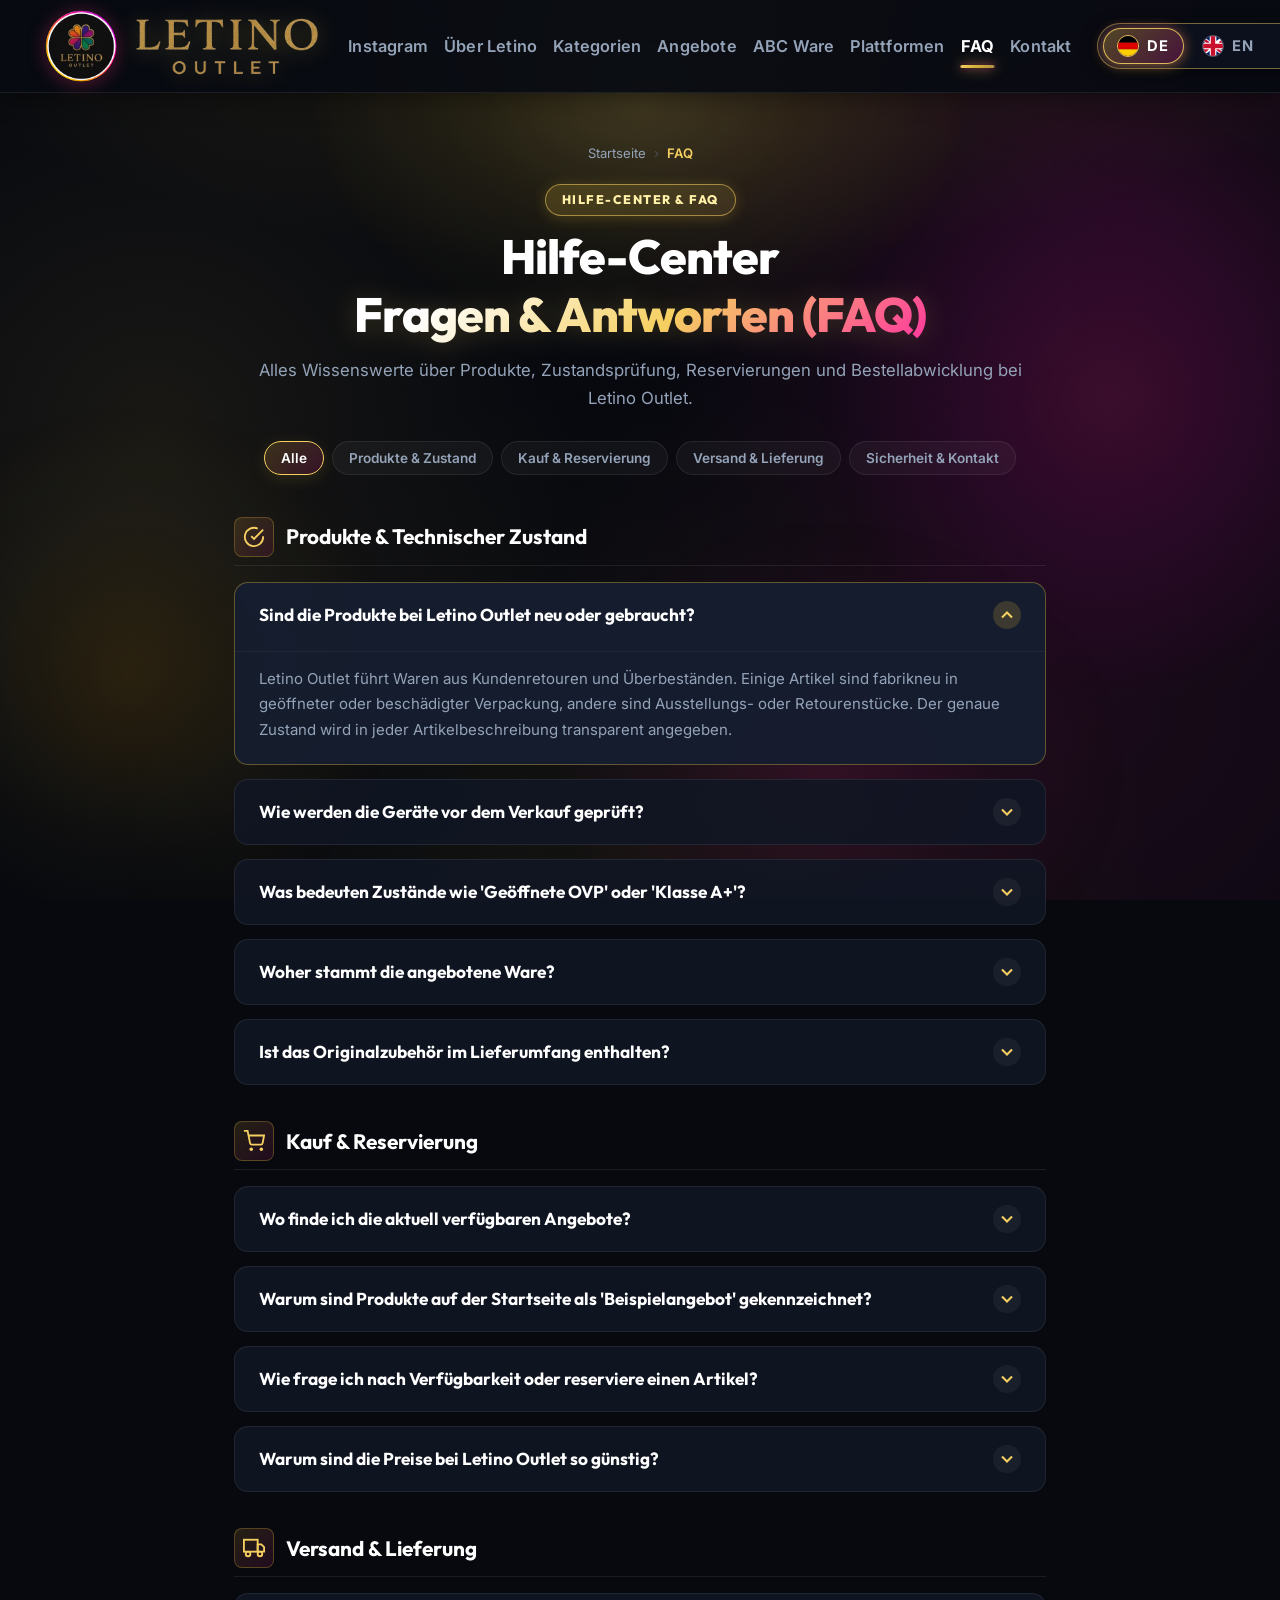
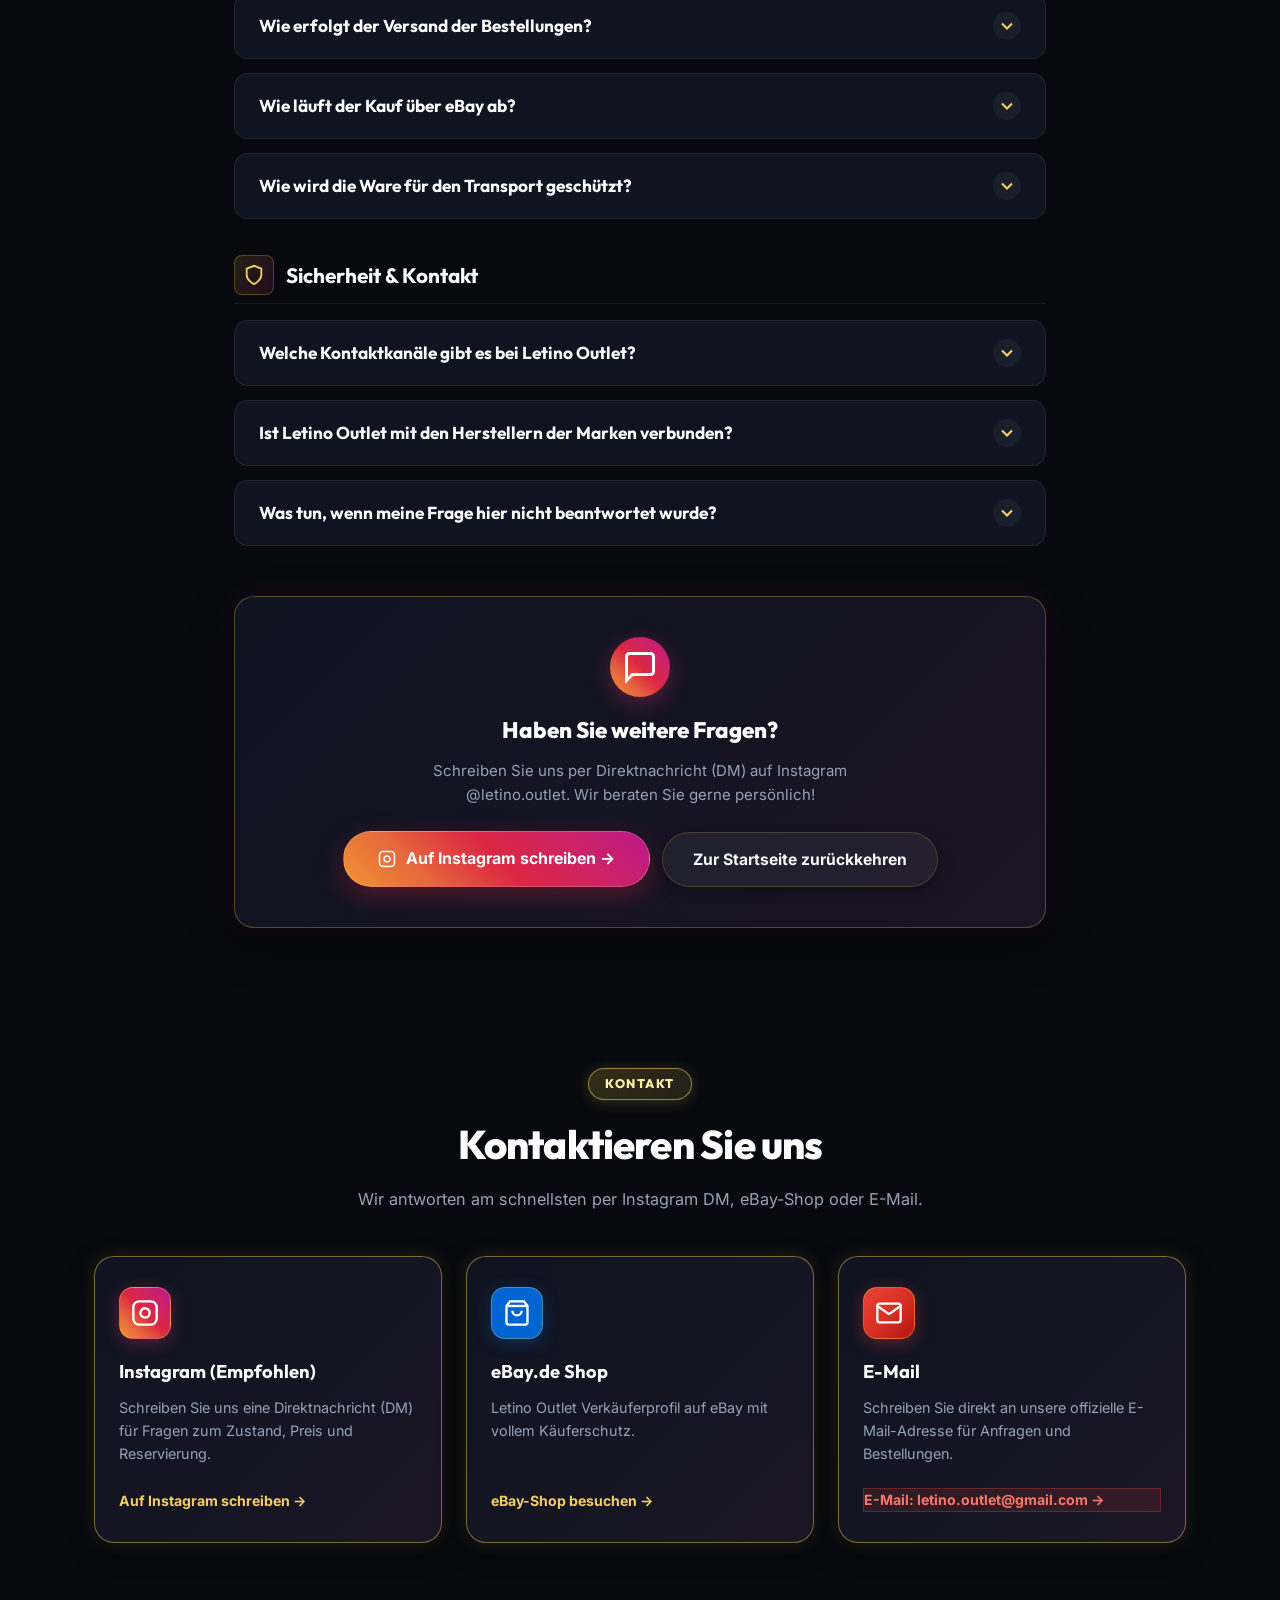
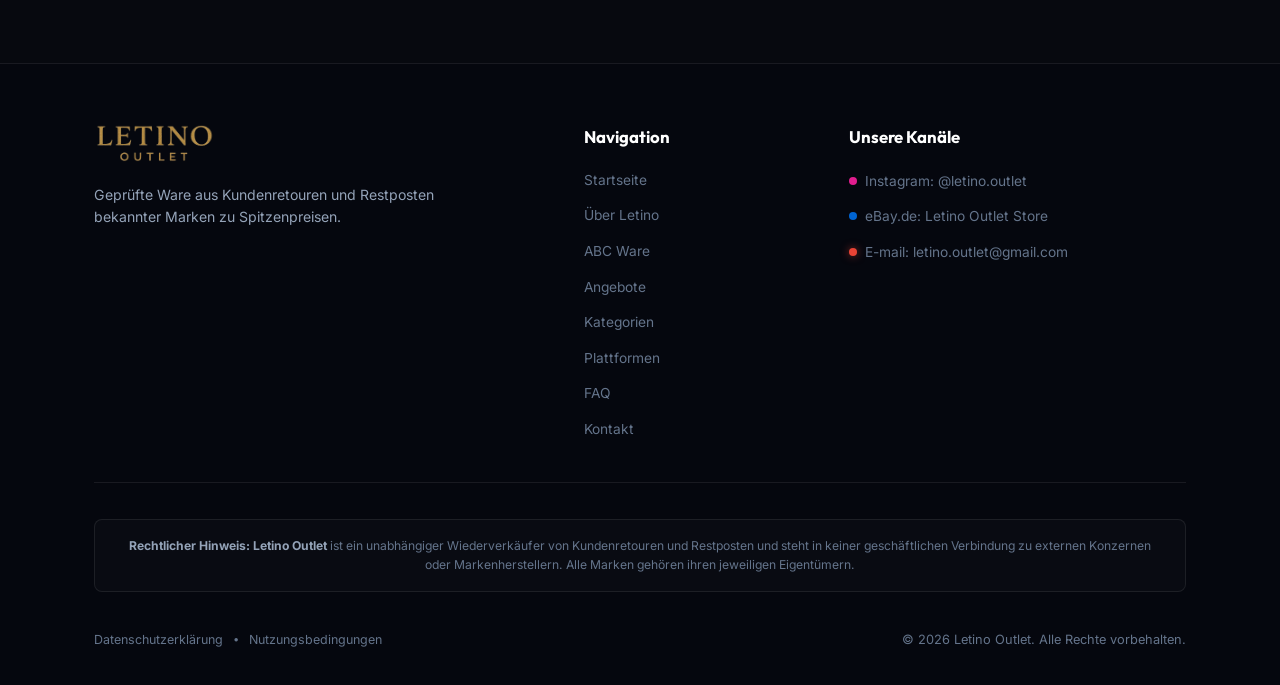
==== commit 023f34b1: "Zastapienie sekcji 'Dlaczego Letino' nowa sekcja 'Co znajdziesz w Letino Outlet?'" ====
--- a/faq.html
+++ b/faq.html
@@ -39,7 +39,7 @@
   <link href="https://fonts.googleapis.com/css2?family=Inter:wght@400;500;600;700&family=Outfit:wght@500;600;700;800&display=swap" rel="stylesheet">
   
   <!-- Style CSS z parametrem wersji przeciw pamięci podręcznej (cache) -->
-  <link rel="stylesheet" href="style.css?v=3.3">
+  <link rel="stylesheet" href="style.css?v=3.5">
 
   <!-- Google Analytics 4 (Właścicielka: wpisz swój identyfikator pomiaru G-XXXXXXXXXX) -->
   <script>
--- a/style.css
+++ b/style.css
@@ -1302,61 +1302,189 @@
 }
 
 /* ==========================================================================
-   SEKCJA: DLACZEGO LETINO? (ZALETY)
+   SEKCJA: CO ZNAJDZIESZ W LETINO OUTLET?
    ========================================================================== */
 .features-section {
   padding: 70px 0 80px;
-}
-
-.features-grid {
+  position: relative;
+}
+
+.what-find-grid {
   display: grid;
-  grid-template-columns: repeat(auto-fit, minmax(240px, 1fr));
+  grid-template-columns: 1fr 1fr;
+  gap: 30px;
+  margin-bottom: 32px;
+}
+
+.what-find-card {
+  background: var(--bg-card);
+  border: 1.5px solid var(--border-subtle);
+  border-radius: var(--radius-lg);
+  padding: 32px 28px;
+  display: flex;
+  flex-direction: column;
+  transition: var(--transition);
+  position: relative;
+  overflow: hidden;
+  box-shadow: 0 12px 36px rgba(0, 0, 0, 0.45);
+  backdrop-filter: blur(14px);
+  -webkit-backdrop-filter: blur(14px);
+}
+
+.what-find-card:hover {
+  border-color: rgba(245, 208, 97, 0.6);
+  transform: translateY(-4px);
+  box-shadow: 0 18px 48px rgba(0, 0, 0, 0.55), 0 0 30px rgba(212, 175, 55, 0.2);
+}
+
+.what-find-card-header {
+  display: flex;
+  align-items: center;
+  gap: 16px;
+  margin-bottom: 24px;
+  padding-bottom: 16px;
+  border-bottom: 1px solid var(--border-subtle);
+}
+
+.what-find-icon-wrap {
+  width: 48px;
+  height: 48px;
+  border-radius: var(--radius-md);
+  background: linear-gradient(135deg, rgba(212, 175, 55, 0.25) 0%, rgba(245, 208, 97, 0.12) 100%);
+  border: 1px solid rgba(245, 208, 97, 0.6);
+  color: #FFF0A0;
+  display: flex;
+  align-items: center;
+  justify-content: center;
+  box-shadow: 0 4px 14px rgba(212, 175, 55, 0.25);
+  flex-shrink: 0;
+}
+
+.what-find-icon-wrap.accent-magenta {
+  background: linear-gradient(135deg, rgba(225, 29, 142, 0.25) 0%, rgba(225, 48, 108, 0.12) 100%);
+  border-color: rgba(225, 48, 108, 0.6);
+  color: #FFD1E8;
+  box-shadow: 0 4px 14px rgba(225, 29, 142, 0.25);
+}
+
+.what-find-title {
+  font-family: var(--font-heading);
+  font-size: clamp(1.22rem, 2.2vw, 1.45rem);
+  font-weight: 700;
+  color: #fff;
+  margin: 0;
+}
+
+.what-find-list {
+  list-style: none;
+  padding: 0;
+  margin: 0;
+  display: flex;
+  flex-direction: column;
+  gap: 12px;
+  flex: 1;
+}
+
+.what-find-item {
+  display: flex;
+  align-items: center;
+  gap: 14px;
+  background: rgba(16, 22, 36, 0.6);
+  border: 1px solid var(--border-subtle);
+  border-radius: var(--radius-md);
+  padding: 12px 18px;
+  transition: var(--transition);
+  color: var(--text-primary);
+  font-size: 1rem;
+}
+
+.what-find-item:hover {
+  background: rgba(24, 32, 52, 0.85);
+  border-color: rgba(245, 208, 97, 0.45);
+  transform: translateX(4px);
+}
+
+.item-icon-pill {
+  width: 32px;
+  height: 32px;
+  border-radius: 50%;
+  background: rgba(212, 175, 55, 0.16);
+  border: 1px solid rgba(245, 208, 97, 0.4);
+  color: var(--letino-gold-light);
+  display: flex;
+  align-items: center;
+  justify-content: center;
+  flex-shrink: 0;
+}
+
+.item-icon-pill.accent-pill {
+  background: rgba(225, 29, 142, 0.16);
+  border-color: rgba(225, 48, 108, 0.4);
+  color: #FFAAD2;
+}
+
+.what-find-surprise {
+  margin-top: 18px;
+  padding: 14px 18px;
+  background: linear-gradient(135deg, rgba(212, 175, 55, 0.18) 0%, rgba(225, 29, 142, 0.16) 100%);
+  border: 1.5px solid rgba(245, 208, 97, 0.5);
+  border-radius: var(--radius-md);
+  color: #FFF5C0;
+  font-size: 1.02rem;
+  display: flex;
+  align-items: center;
+  gap: 10px;
+  box-shadow: 0 4px 16px rgba(212, 175, 55, 0.15);
+}
+
+.surprise-sparkle {
+  font-size: 1.25rem;
+}
+
+.what-find-dynamic-banner {
+  background: linear-gradient(135deg, rgba(14, 19, 31, 0.85) 0%, rgba(24, 20, 35, 0.85) 100%);
+  border: 1.5px solid rgba(245, 208, 97, 0.5);
+  border-radius: var(--radius-lg);
+  padding: 26px 32px;
+  box-shadow: 0 16px 40px rgba(0, 0, 0, 0.5), 0 0 28px rgba(212, 175, 55, 0.16);
+  backdrop-filter: blur(14px);
+  -webkit-backdrop-filter: blur(14px);
+  text-align: center;
+}
+
+.dynamic-banner-inner {
+  display: flex;
+  align-items: center;
+  justify-content: space-between;
   gap: 24px;
-}
-
-.feature-card {
-  background: var(--bg-card);
-  border: 1px solid var(--border-subtle);
-  border-radius: var(--radius-lg);
-  padding: 28px 24px;
-  transition: var(--transition);
-  display: flex;
-  flex-direction: column;
-}
-
-.feature-card:hover {
-  transform: translateY(-4px);
-  border-color: rgba(245, 208, 97, 0.55);
-  background: var(--bg-card-hover);
-  box-shadow: 0 12px 30px rgba(0, 0, 0, 0.45), 0 0 20px rgba(212, 175, 55, 0.2);
-}
-
-.feature-icon-box {
-  width: 54px;
-  height: 54px;
-  border-radius: var(--radius-md);
-  background: linear-gradient(135deg, rgba(212, 175, 55, 0.22) 0%, rgba(245, 208, 97, 0.1) 100%);
-  border: 1px solid rgba(245, 208, 97, 0.5);
-  display: flex;
-  align-items: center;
-  justify-content: center;
-  margin-bottom: 20px;
+  flex-wrap: wrap;
+}
+
+.dynamic-banner-text {
+  font-size: clamp(1.04rem, 2vw, 1.22rem);
+  color: var(--text-primary);
+  margin: 0;
+  line-height: 1.5;
+  text-align: left;
+}
+
+.dynamic-banner-text strong {
+  color: var(--letino-gold-light);
+}
+
+.dynamic-banner-urgency {
+  display: inline-flex;
+  align-items: center;
+  gap: 10px;
+  background: rgba(212, 175, 55, 0.15);
+  border: 1px solid rgba(245, 208, 97, 0.6);
   color: #FFF0A0;
-  box-shadow: 0 4px 16px rgba(212, 175, 55, 0.22);
-}
-
-.feature-title {
-  font-family: var(--font-heading);
-  font-size: 1.25rem;
+  padding: 10px 20px;
+  border-radius: var(--radius-full);
+  font-size: 0.98rem;
   font-weight: 700;
-  color: #fff;
-  margin-bottom: 10px;
-}
-
-.feature-desc {
-  font-size: 0.92rem;
-  color: var(--text-secondary);
-  line-height: 1.6;
+  box-shadow: 0 0 18px rgba(212, 175, 55, 0.2);
+  white-space: nowrap;
 }
 
 /* ==========================================================================
@@ -2812,31 +2940,33 @@
     gap: 8px;
   }
 
-  /* Sekcja: Dlaczego Letino? */
-  .features-grid {
+  /* Sekcja: Co znajdziesz w Letino Outlet? */
+  .what-find-grid {
     grid-template-columns: 1fr;
+    gap: 18px;
+  }
+
+  .what-find-card {
+    padding: 22px 18px;
+  }
+
+  .what-find-item {
+    padding: 10px 14px;
+    font-size: 0.94rem;
+  }
+
+  .what-find-dynamic-banner {
+    padding: 20px 18px;
+  }
+
+  .dynamic-banner-inner {
+    flex-direction: column;
+    text-align: center;
     gap: 14px;
   }
 
-  .feature-card {
-    padding: 20px 16px;
-    border-radius: var(--radius-md);
-  }
-
-  .feature-icon-box {
-    width: 46px;
-    height: 46px;
-    margin-bottom: 14px;
-  }
-
-  .feature-title {
-    font-size: 1.1rem;
-    margin-bottom: 6px;
-  }
-
-  .feature-desc {
-    font-size: 0.86rem;
-    line-height: 1.55;
+  .dynamic-banner-text {
+    text-align: center;
   }
 
   /* Sekcja: Kategorie */
@@ -3260,13 +3390,13 @@
 
 .about-grid {
   display: grid;
-  grid-template-columns: 1.25fr 0.75fr;
-  gap: 48px;
+  grid-template-columns: 1.15fr 0.85fr;
+  gap: 52px;
   align-items: center;
 }
 
 .about-lead {
-  font-size: 1.15rem;
+  font-size: 1.14rem;
   color: var(--text-primary);
   font-weight: 500;
   margin-bottom: 20px;
@@ -3284,79 +3414,142 @@
   line-height: 1.68;
 }
 
-.about-points {
-  display: grid;
-  grid-template-columns: 1fr 1fr;
-  gap: 16px;
-  margin-top: 26px;
-}
-
-.about-point-card {
+.about-subheading {
+  font-family: var(--font-heading);
+  font-size: clamp(1.22rem, 2.3vw, 1.5rem);
+  font-weight: 700;
+  color: #fff;
+  margin: 28px 0 14px;
+  letter-spacing: -0.01em;
+}
+
+.about-reasons-list {
+  list-style: none;
+  padding: 0;
+  margin: 16px 0 24px;
+  display: flex;
+  flex-direction: column;
+  gap: 10px;
+}
+
+.about-reasons-list li {
+  display: flex;
+  align-items: center;
+  gap: 12px;
   background: rgba(16, 22, 36, 0.6);
   border: 1px solid var(--border-subtle);
+  border-radius: var(--radius-sm);
+  padding: 11px 18px;
+  color: var(--text-primary);
+  font-size: 0.94rem;
+  transition: var(--transition);
+}
+
+.about-reasons-list li:hover {
+  background: rgba(24, 32, 52, 0.85);
+  border-color: rgba(245, 208, 97, 0.5);
+  transform: translateX(4px);
+  box-shadow: 0 4px 16px rgba(0, 0, 0, 0.3);
+}
+
+.reason-dot {
+  width: 8px;
+  height: 8px;
+  border-radius: 50%;
+  background: var(--letino-gold-light);
+  box-shadow: 0 0 10px rgba(245, 208, 97, 0.8);
+  flex-shrink: 0;
+}
+
+.about-highlight-box {
+  background: linear-gradient(135deg, rgba(212, 175, 55, 0.12) 0%, rgba(225, 29, 142, 0.08) 100%);
+  border-left: 4px solid var(--letino-gold);
+  border-radius: 0 var(--radius-md) var(--radius-md) 0;
+  padding: 16px 22px;
+  margin: 24px 0;
+  box-shadow: 0 4px 20px rgba(0, 0, 0, 0.25);
+}
+
+.about-highlight-lead {
+  font-size: 1.08rem;
+  color: var(--letino-gold-light);
+  margin-bottom: 6px;
+}
+
+.about-highlight-box .about-text {
+  margin-bottom: 0;
+}
+
+.about-closing-banner {
+  margin-top: 24px;
+  padding: 16px 22px;
+  background: rgba(14, 19, 31, 0.75);
+  border: 1px solid rgba(245, 208, 97, 0.35);
   border-radius: var(--radius-md);
-  padding: 16px;
-  display: flex;
-  gap: 14px;
-  align-items: flex-start;
-}
-
-.about-point-icon {
-  width: 36px;
-  height: 36px;
-  border-radius: 50%;
-  background: var(--letino-gold-bg);
-  border: 1px solid var(--border-gold-subtle);
-  display: flex;
-  align-items: center;
+  box-shadow: 0 4px 20px rgba(0, 0, 0, 0.35);
+}
+
+.about-closing-title {
+  font-family: var(--font-heading);
+  font-size: clamp(1.15rem, 2.2vw, 1.35rem);
+  font-weight: 700;
+  color: var(--letino-gold-light);
+  margin: 0;
+  letter-spacing: -0.01em;
+}
+
+.about-media-col {
+  display: flex;
   justify-content: center;
-  color: var(--letino-gold-light);
-  flex-shrink: 0;
-}
-
-.about-point-info h4 {
-  font-size: 0.94rem;
-  font-weight: 700;
-  color: #fff;
-  margin-bottom: 4px;
-}
-
-.about-point-info p {
-  font-size: 0.84rem;
-  color: var(--text-secondary);
-  line-height: 1.45;
-}
-
-.about-media-col {
-  display: flex;
-  justify-content: center;
+  align-items: center;
 }
 
 .owner-card-wrap {
   text-align: center;
-  max-width: 320px;
+  max-width: 440px;
   width: 100%;
+  background: rgba(14, 19, 31, 0.8);
+  border: 1.5px solid rgba(245, 208, 97, 0.45);
+  border-radius: var(--radius-lg);
+  padding: 20px;
+  box-shadow: 0 18px 50px rgba(0, 0, 0, 0.6), 0 0 35px rgba(212, 175, 55, 0.15);
+  backdrop-filter: blur(16px);
+  -webkit-backdrop-filter: blur(16px);
+  transition: var(--transition);
+}
+
+.owner-card-wrap:hover {
+  border-color: rgba(245, 208, 97, 0.8);
+  box-shadow: 0 22px 60px rgba(0, 0, 0, 0.7), 0 0 45px rgba(212, 175, 55, 0.3);
+  transform: translateY(-4px);
 }
 
 .owner-photo-slot {
-  width: 220px;
-  height: 220px;
-  margin: 0 auto 20px;
-  border-radius: 50%;
-  border: 3px solid var(--letino-gold);
-  box-shadow: 0 0 35px var(--letino-gold-glow), 0 8px 30px rgba(0, 0, 0, 0.6);
+  width: 100%;
+  height: auto;
+  aspect-ratio: 4 / 3;
+  margin: 0 auto 18px;
+  border-radius: var(--radius-md);
+  border: 2px solid var(--letino-gold);
+  box-shadow: 0 0 28px var(--letino-gold-glow), 0 8px 24px rgba(0, 0, 0, 0.6);
   display: flex;
   align-items: center;
   justify-content: center;
   position: relative;
   overflow: hidden;
-  background: radial-gradient(circle at 35% 35%, rgba(212, 175, 55, 0.25) 0%, rgba(13, 17, 27, 0.95) 75%);
+  background: #0d111b;
 }
 
 .owner-photo-slot img {
   width: 100%;
   height: 100%;
   object-fit: cover;
+  display: block;
+  transition: transform 0.4s cubic-bezier(0.16, 1, 0.3, 1);
+}
+
+.owner-card-wrap:hover .owner-photo-slot img {
+  transform: scale(1.03);
 }
 
 .owner-placeholder-icon {
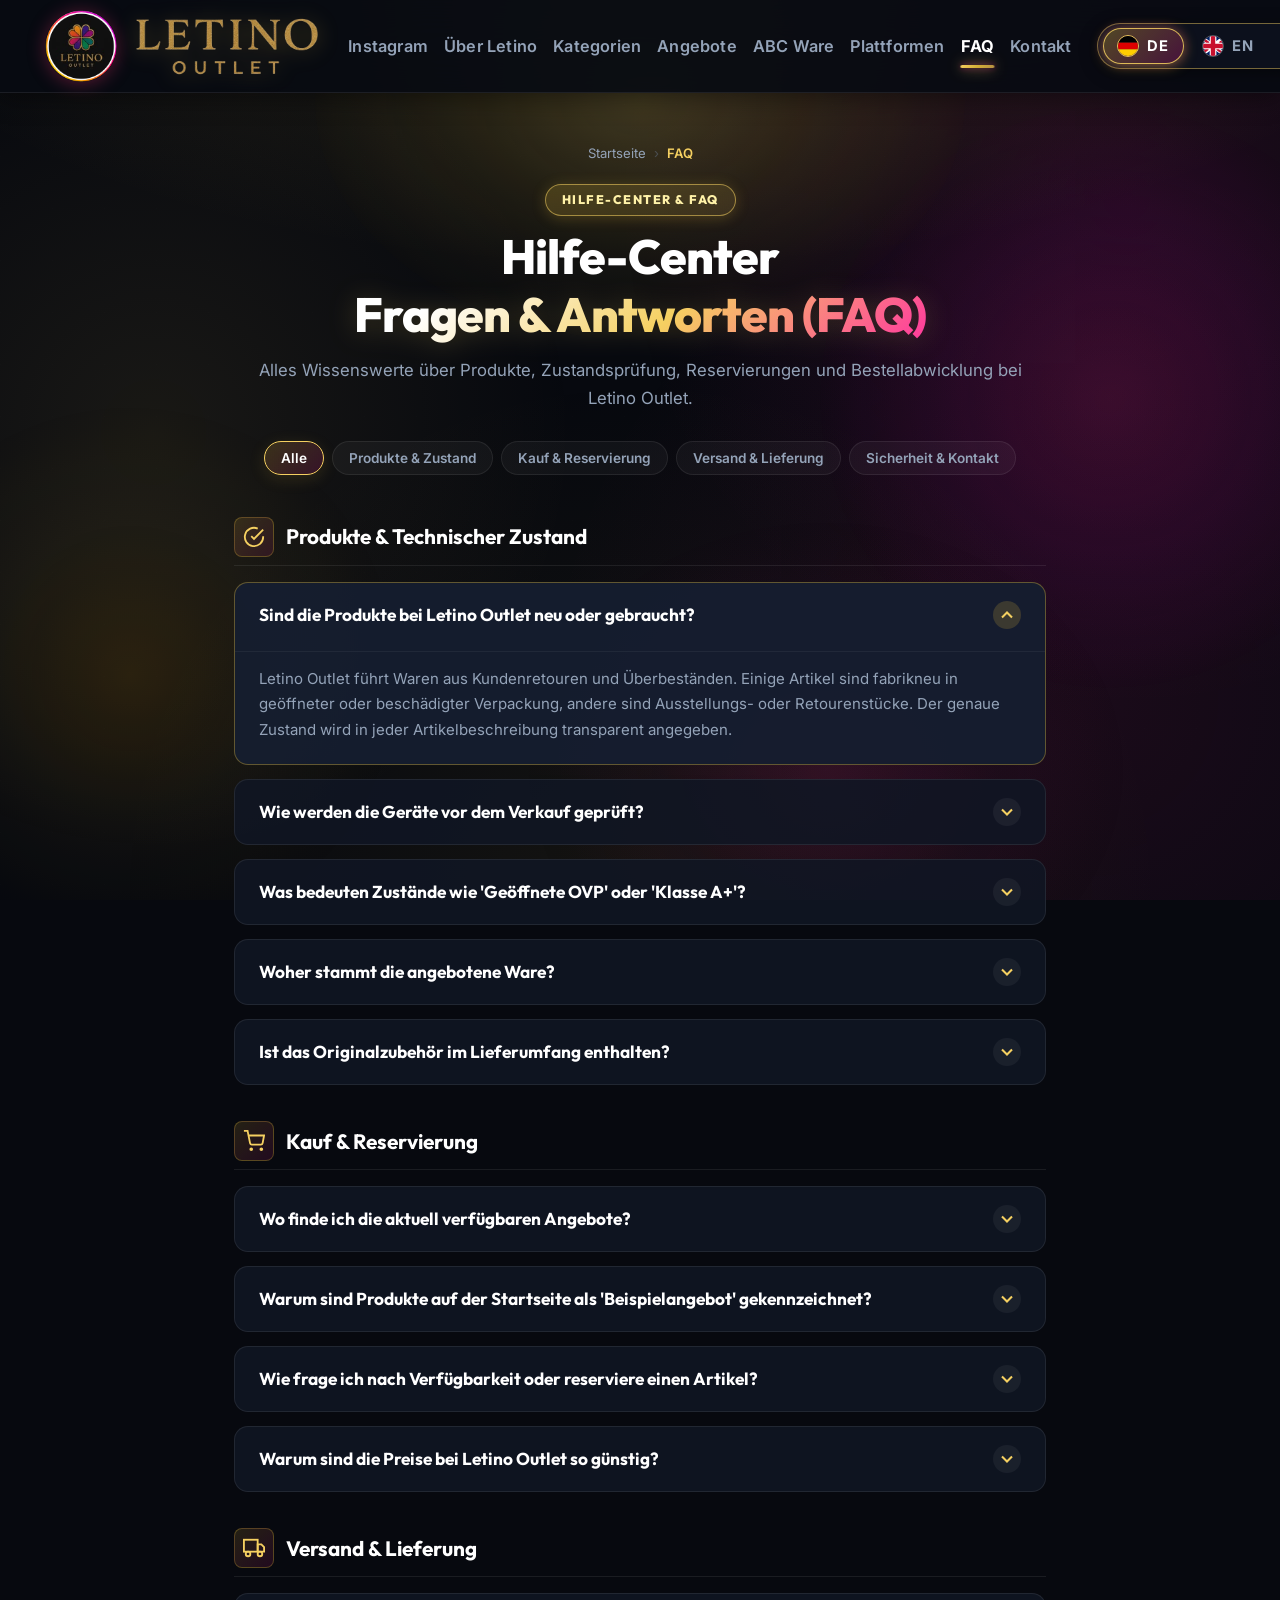
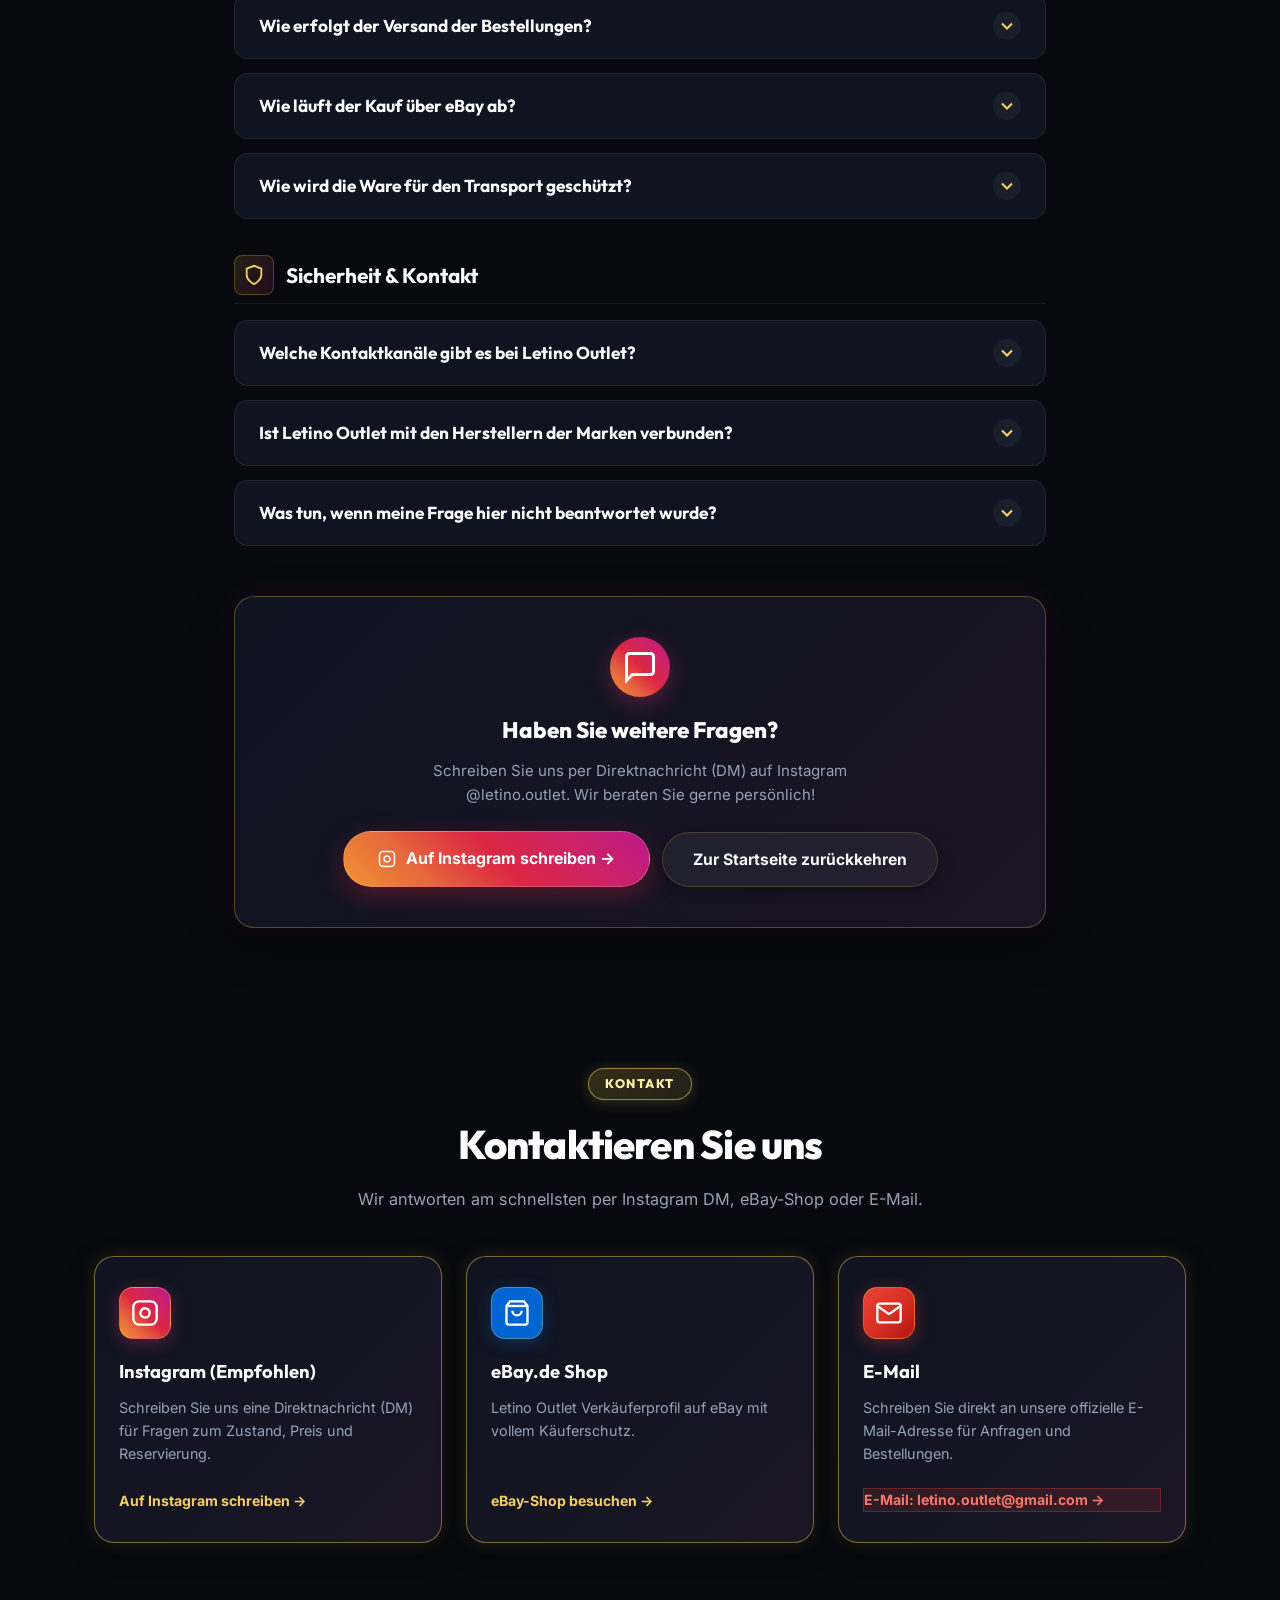
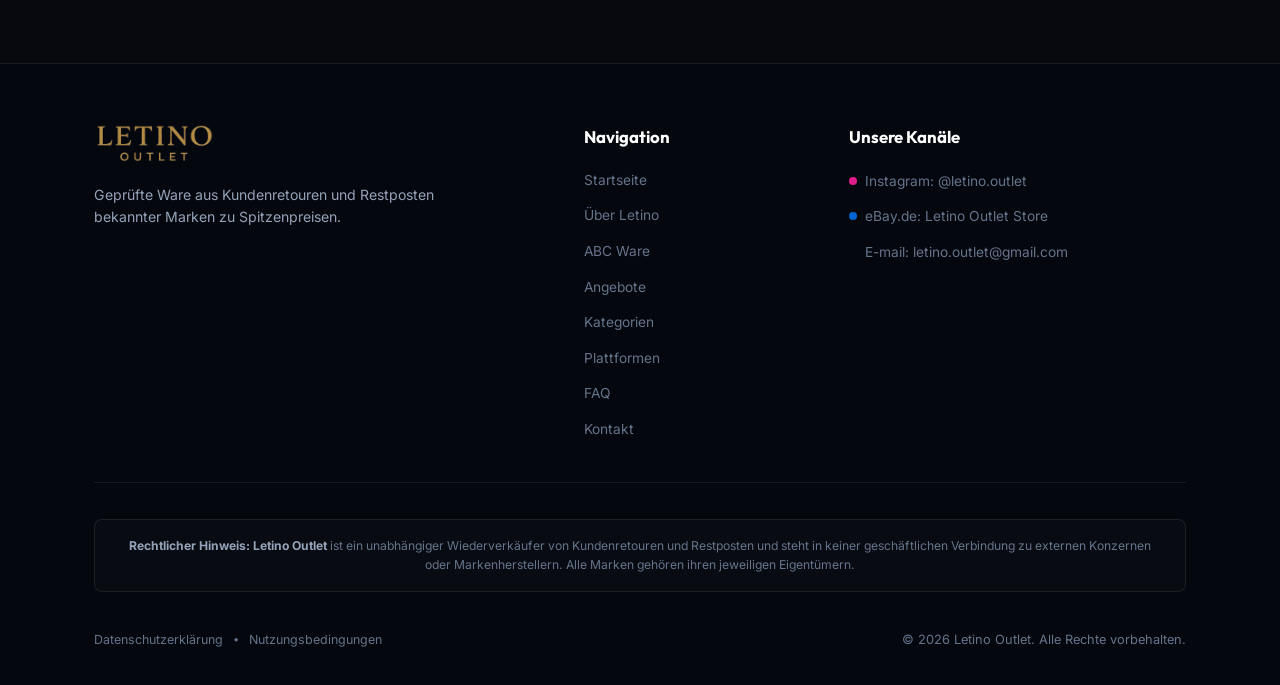
==== commit 100bf00f: "Aktualizacja sekcji 'Dlaczego Letino Outlet' na manifest szczerości i uczciwego opisu" ====
--- a/faq.html
+++ b/faq.html
@@ -39,7 +39,7 @@
   <link href="https://fonts.googleapis.com/css2?family=Inter:wght@400;500;600;700&family=Outfit:wght@500;600;700;800&display=swap" rel="stylesheet">
   
   <!-- Style CSS z parametrem wersji przeciw pamięci podręcznej (cache) -->
-  <link rel="stylesheet" href="style.css?v=3.5">
+  <link rel="stylesheet" href="style.css?v=3.6">
 
   <!-- Google Analytics 4 (Właścicielka: wpisz swój identyfikator pomiaru G-XXXXXXXXXX) -->
   <script>
--- a/style.css
+++ b/style.css
@@ -3917,9 +3917,409 @@
   box-shadow: 0 4px 14px rgba(234, 67, 53, 0.35);
 }
 
-.social-mini-dot.email-dot {
-  background: #ea4335;
-  box-shadow: 0 0 8px rgba(234, 67, 53, 0.6);
+/* ==========================================================================
+   SEKCJA: CO ZNAJDZIESZ W LETINO OUTLET (.what-find-*)
+   ========================================================================== */
+.what-find-grid {
+  display: grid;
+  grid-template-columns: repeat(2, 1fr);
+  gap: 28px;
+  margin-top: 36px;
+}
+
+.what-find-card {
+  background: var(--bg-card);
+  border: 1px solid var(--border-subtle);
+  border-radius: var(--radius-lg);
+  padding: 32px 28px;
+  display: flex;
+  flex-direction: column;
+  box-shadow: 0 8px 30px rgba(0, 0, 0, 0.35);
+  backdrop-filter: blur(14px);
+  -webkit-backdrop-filter: blur(14px);
+  transition: var(--transition);
+  position: relative;
+  overflow: hidden;
+}
+
+.what-find-card::before {
+  content: '';
+  position: absolute;
+  top: 0;
+  left: 0;
+  right: 0;
+  height: 2px;
+  background: linear-gradient(90deg, transparent, var(--letino-gold), transparent);
+  opacity: 0.6;
+}
+
+.what-find-card:hover {
+  border-color: rgba(245, 208, 97, 0.45);
+  transform: translateY(-4px);
+  box-shadow: 0 16px 40px rgba(0, 0, 0, 0.5), 0 0 24px rgba(212, 175, 55, 0.12);
+}
+
+.what-find-card-header {
+  display: flex;
+  align-items: center;
+  gap: 14px;
+  margin-bottom: 24px;
+  padding-bottom: 16px;
+  border-bottom: 1px solid rgba(255, 255, 255, 0.07);
+}
+
+.what-find-icon-wrap {
+  width: 46px;
+  height: 46px;
+  border-radius: 12px;
+  background: rgba(212, 175, 55, 0.12);
+  border: 1px solid var(--border-gold-subtle);
+  color: var(--letino-gold-light);
+  display: flex;
+  align-items: center;
+  justify-content: center;
+  flex-shrink: 0;
+  box-shadow: 0 0 16px rgba(212, 175, 55, 0.2);
+}
+
+.what-find-icon-wrap.accent-magenta {
+  background: rgba(225, 29, 142, 0.12);
+  border-color: rgba(225, 29, 142, 0.3);
+  color: #ff60b6;
+  box-shadow: 0 0 16px rgba(225, 29, 142, 0.2);
+}
+
+.what-find-title {
+  font-family: var(--font-heading);
+  font-size: 1.25rem;
+  font-weight: 700;
+  color: #fff;
+  margin: 0;
+  letter-spacing: -0.01em;
+}
+
+.what-find-list {
+  list-style: none;
+  padding: 0;
+  margin: 0;
+  display: flex;
+  flex-direction: column;
+  gap: 12px;
+  flex: 1;
+}
+
+.what-find-item {
+  display: flex;
+  align-items: center;
+  gap: 12px;
+  background: rgba(14, 19, 31, 0.6);
+  border: 1px solid rgba(255, 255, 255, 0.05);
+  border-radius: var(--radius-sm);
+  padding: 10px 16px;
+  font-size: 0.95rem;
+  color: var(--text-primary);
+  transition: var(--transition);
+}
+
+.what-find-item:hover {
+  background: rgba(24, 32, 52, 0.85);
+  border-color: rgba(245, 208, 97, 0.4);
+  transform: translateX(4px);
+}
+
+.item-icon-pill {
+  width: 32px;
+  height: 32px;
+  border-radius: 8px;
+  background: rgba(212, 175, 55, 0.12);
+  border: 1px solid rgba(212, 175, 55, 0.25);
+  color: var(--letino-gold-light);
+  display: flex;
+  align-items: center;
+  justify-content: center;
+  flex-shrink: 0;
+}
+
+.item-icon-pill.accent-pill {
+  background: rgba(225, 29, 142, 0.1);
+  border-color: rgba(225, 29, 142, 0.25);
+  color: #ff60b6;
+}
+
+.what-find-surprise {
+  margin-top: 16px;
+  padding: 12px 18px;
+  background: linear-gradient(135deg, rgba(225, 29, 142, 0.15) 0%, rgba(212, 175, 55, 0.1) 100%);
+  border: 1px solid rgba(225, 29, 142, 0.35);
+  border-radius: var(--radius-sm);
+  font-size: 0.95rem;
+  color: #fff;
+  display: flex;
+  align-items: center;
+  gap: 10px;
+  box-shadow: 0 4px 16px rgba(225, 29, 142, 0.15);
+}
+
+.surprise-sparkle {
+  font-size: 1.15rem;
+  animation: pulse 2s infinite ease-in-out;
+}
+
+.what-find-dynamic-banner {
+  margin-top: 32px;
+  background: linear-gradient(135deg, rgba(16, 22, 38, 0.85) 0%, rgba(22, 16, 32, 0.85) 100%);
+  border: 1px solid rgba(245, 208, 97, 0.3);
+  border-radius: var(--radius-lg);
+  padding: 22px 28px;
+  box-shadow: 0 10px 30px rgba(0, 0, 0, 0.4), 0 0 20px rgba(212, 175, 55, 0.1);
+  backdrop-filter: blur(14px);
+  -webkit-backdrop-filter: blur(14px);
+}
+
+.dynamic-banner-inner {
+  display: flex;
+  align-items: center;
+  justify-content: space-between;
+  flex-wrap: wrap;
+  gap: 16px;
+}
+
+.dynamic-banner-text {
+  font-size: 1.05rem;
+  color: var(--text-primary);
+  margin: 0;
+  line-height: 1.5;
+}
+
+.dynamic-banner-text strong {
+  color: var(--letino-gold-light);
+}
+
+.dynamic-banner-urgency {
+  display: inline-flex;
+  align-items: center;
+  gap: 10px;
+  background: rgba(225, 29, 142, 0.15);
+  border: 1px solid rgba(225, 29, 142, 0.45);
+  color: #fff;
+  padding: 8px 18px;
+  border-radius: var(--radius-full);
+  font-size: 0.92rem;
+  font-weight: 700;
+  box-shadow: 0 0 18px rgba(225, 29, 142, 0.25);
+  white-space: nowrap;
+}
+
+/* ==========================================================================
+   SEKCJA: SZCZEROŚĆ I WARTOŚCI (.honesty-*)
+   ========================================================================== */
+.honesty-section {
+  position: relative;
+  padding: 80px 0 70px;
+}
+
+.honesty-lead {
+  font-size: clamp(1.08rem, 2vw, 1.25rem);
+  color: var(--text-primary);
+  text-align: center;
+  max-width: 760px;
+  margin: 0 auto 40px;
+  line-height: 1.65;
+}
+
+.honesty-lead strong {
+  color: var(--letino-gold-light);
+}
+
+.honesty-grid {
+  display: grid;
+  grid-template-columns: repeat(3, 1fr);
+  gap: 24px;
+  max-width: 1080px;
+  margin: 0 auto;
+}
+
+.honesty-card {
+  background: rgba(16, 21, 34, 0.8);
+  border: 1px solid rgba(245, 208, 97, 0.22);
+  border-radius: var(--radius-lg);
+  padding: 30px 24px;
+  text-align: center;
+  display: flex;
+  flex-direction: column;
+  align-items: center;
+  box-shadow: 0 12px 36px rgba(0, 0, 0, 0.35);
+  backdrop-filter: blur(16px);
+  -webkit-backdrop-filter: blur(16px);
+  transition: var(--transition);
+  position: relative;
+  overflow: hidden;
+}
+
+.honesty-card::after {
+  content: '';
+  position: absolute;
+  inset: 0;
+  border-radius: var(--radius-lg);
+  background: radial-gradient(circle at top center, rgba(245, 208, 97, 0.08) 0%, transparent 70%);
+  pointer-events: none;
+}
+
+.honesty-card:hover {
+  border-color: rgba(245, 208, 97, 0.65);
+  transform: translateY(-5px);
+  box-shadow: 0 20px 48px rgba(0, 0, 0, 0.55), 0 0 25px rgba(212, 175, 55, 0.2);
+}
+
+.honesty-card-icon-wrap {
+  width: 58px;
+  height: 58px;
+  border-radius: 16px;
+  background: rgba(212, 175, 55, 0.12);
+  border: 1px solid rgba(212, 175, 55, 0.35);
+  color: var(--letino-gold-light);
+  display: flex;
+  align-items: center;
+  justify-content: center;
+  margin-bottom: 20px;
+  box-shadow: 0 0 20px rgba(212, 175, 55, 0.2);
+  transition: transform 0.3s ease;
+}
+
+.honesty-card:hover .honesty-card-icon-wrap {
+  transform: scale(1.08);
+}
+
+.honesty-card-icon-wrap.accent-gold {
+  background: rgba(255, 193, 7, 0.14);
+  border-color: rgba(255, 193, 7, 0.4);
+  color: #ffc107;
+  box-shadow: 0 0 20px rgba(255, 193, 7, 0.22);
+}
+
+.honesty-card-icon-wrap.accent-cyan {
+  background: rgba(0, 212, 255, 0.12);
+  border-color: rgba(0, 212, 255, 0.35);
+  color: #00d4ff;
+  box-shadow: 0 0 20px rgba(0, 212, 255, 0.2);
+}
+
+.honesty-card-body {
+  display: flex;
+  flex-direction: column;
+  align-items: center;
+  gap: 6px;
+  width: 100%;
+}
+
+.honesty-card-condition {
+  font-size: 0.98rem;
+  color: var(--text-secondary);
+  margin: 0;
+  line-height: 1.4;
+}
+
+.honesty-card-promise {
+  font-family: var(--font-heading);
+  font-size: 1.18rem;
+  font-weight: 700;
+  color: #fff;
+  letter-spacing: -0.01em;
+}
+
+.honesty-card:hover .honesty-card-promise {
+  color: var(--letino-gold-light);
+}
+
+/* Blok Filozofii: Bo outlet to dla nas nie tylko... */
+.honesty-philosophy-wrap {
+  text-align: center;
+  margin-top: 40px;
+}
+
+.honesty-philosophy-box {
+  display: inline-flex;
+  flex-direction: column;
+  align-items: center;
+  gap: 10px;
+  padding: 16px 28px;
+  background: rgba(18, 24, 38, 0.6);
+  border: 1px solid rgba(255, 255, 255, 0.08);
+  border-radius: var(--radius-md);
+  box-shadow: 0 6px 20px rgba(0, 0, 0, 0.3);
+}
+
+.honesty-philosophy-intro {
+  font-size: 1rem;
+  color: var(--text-muted);
+  margin: 0;
+  font-style: normal;
+}
+
+.honesty-quote-val {
+  font-family: var(--font-heading);
+  font-size: 1.35rem;
+  font-weight: 800;
+  font-style: italic;
+  color: #ff758c;
+  background: rgba(225, 29, 142, 0.12);
+  border: 1px solid rgba(225, 29, 142, 0.35);
+  padding: 6px 20px;
+  border-radius: var(--radius-full);
+  box-shadow: 0 0 16px rgba(225, 29, 142, 0.2);
+}
+
+/* Główny Baner Podsumowujący */
+.honesty-motto-banner {
+  max-width: 900px;
+  margin: 36px auto 0;
+  background: linear-gradient(135deg, rgba(212, 175, 55, 0.14) 0%, rgba(26, 20, 36, 0.85) 50%, rgba(225, 29, 142, 0.12) 100%);
+  border: 1.5px solid rgba(245, 208, 97, 0.45);
+  border-radius: var(--radius-lg);
+  padding: 24px 32px;
+  text-align: center;
+  box-shadow: 0 14px 45px rgba(0, 0, 0, 0.45), 0 0 32px rgba(212, 175, 55, 0.18);
+  backdrop-filter: blur(16px);
+  -webkit-backdrop-filter: blur(16px);
+  position: relative;
+  overflow: hidden;
+}
+
+.honesty-motto-banner::before {
+  content: '';
+  position: absolute;
+  top: 0;
+  left: -50%;
+  width: 200%;
+  height: 1px;
+  background: linear-gradient(90deg, transparent, rgba(245, 208, 97, 0.8), transparent);
+}
+
+.honesty-motto-title {
+  font-family: var(--font-heading);
+  font-size: clamp(1.22rem, 2.6vw, 1.7rem);
+  font-weight: 800;
+  color: #fff;
+  letter-spacing: -0.01em;
+  margin: 0;
+  display: flex;
+  align-items: center;
+  justify-content: center;
+  flex-wrap: wrap;
+  gap: 14px 20px;
+}
+
+.motto-pillar {
+  background: linear-gradient(135deg, #ffffff 0%, var(--letino-gold-light) 65%, #f5b942 100%);
+  -webkit-background-clip: text;
+  -webkit-text-fill-color: transparent;
+  text-shadow: 0 0 24px rgba(245, 208, 97, 0.3);
+}
+
+.motto-divider {
+  color: var(--letino-magenta, #e11d8e);
+  font-size: 0.85em;
+  filter: drop-shadow(0 0 8px rgba(225, 29, 142, 0.6));
 }
 
 /* ==========================================================================
@@ -3935,6 +4335,14 @@
 }
 
 @media (max-width: 860px) {
+  .what-find-grid {
+    grid-template-columns: 1fr;
+    gap: 20px;
+  }
+  .honesty-grid {
+    grid-template-columns: 1fr;
+    gap: 18px;
+  }
   .about-grid {
     grid-template-columns: 1fr;
     gap: 36px;
@@ -4012,5 +4420,20 @@
   .faq-cta-actions .btn {
     width: 100%;
   }
-}
-
+  .honesty-motto-title {
+    flex-direction: column;
+    gap: 8px;
+  }
+  .motto-divider {
+    display: none;
+  }
+  .dynamic-banner-inner {
+    flex-direction: column;
+    align-items: flex-start;
+  }
+  .dynamic-banner-urgency {
+    width: 100%;
+    justify-content: center;
+  }
+}
+
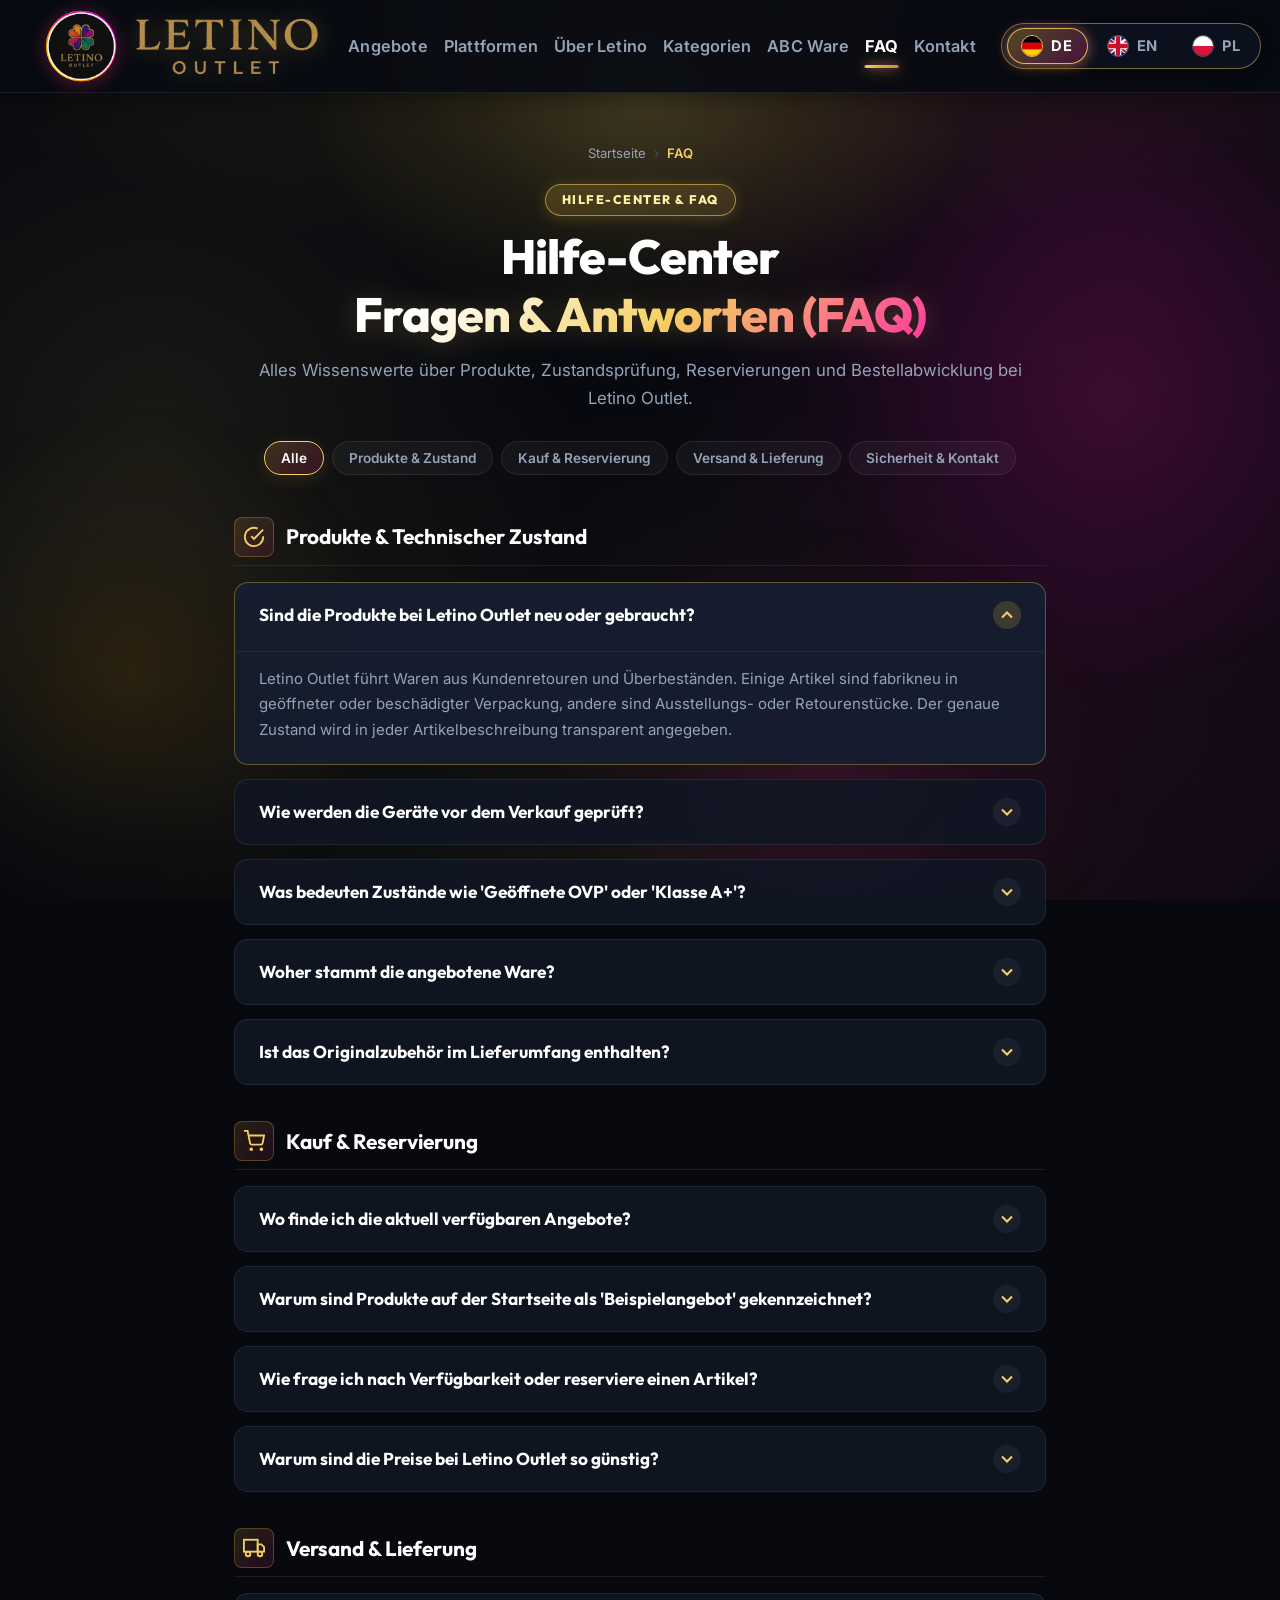
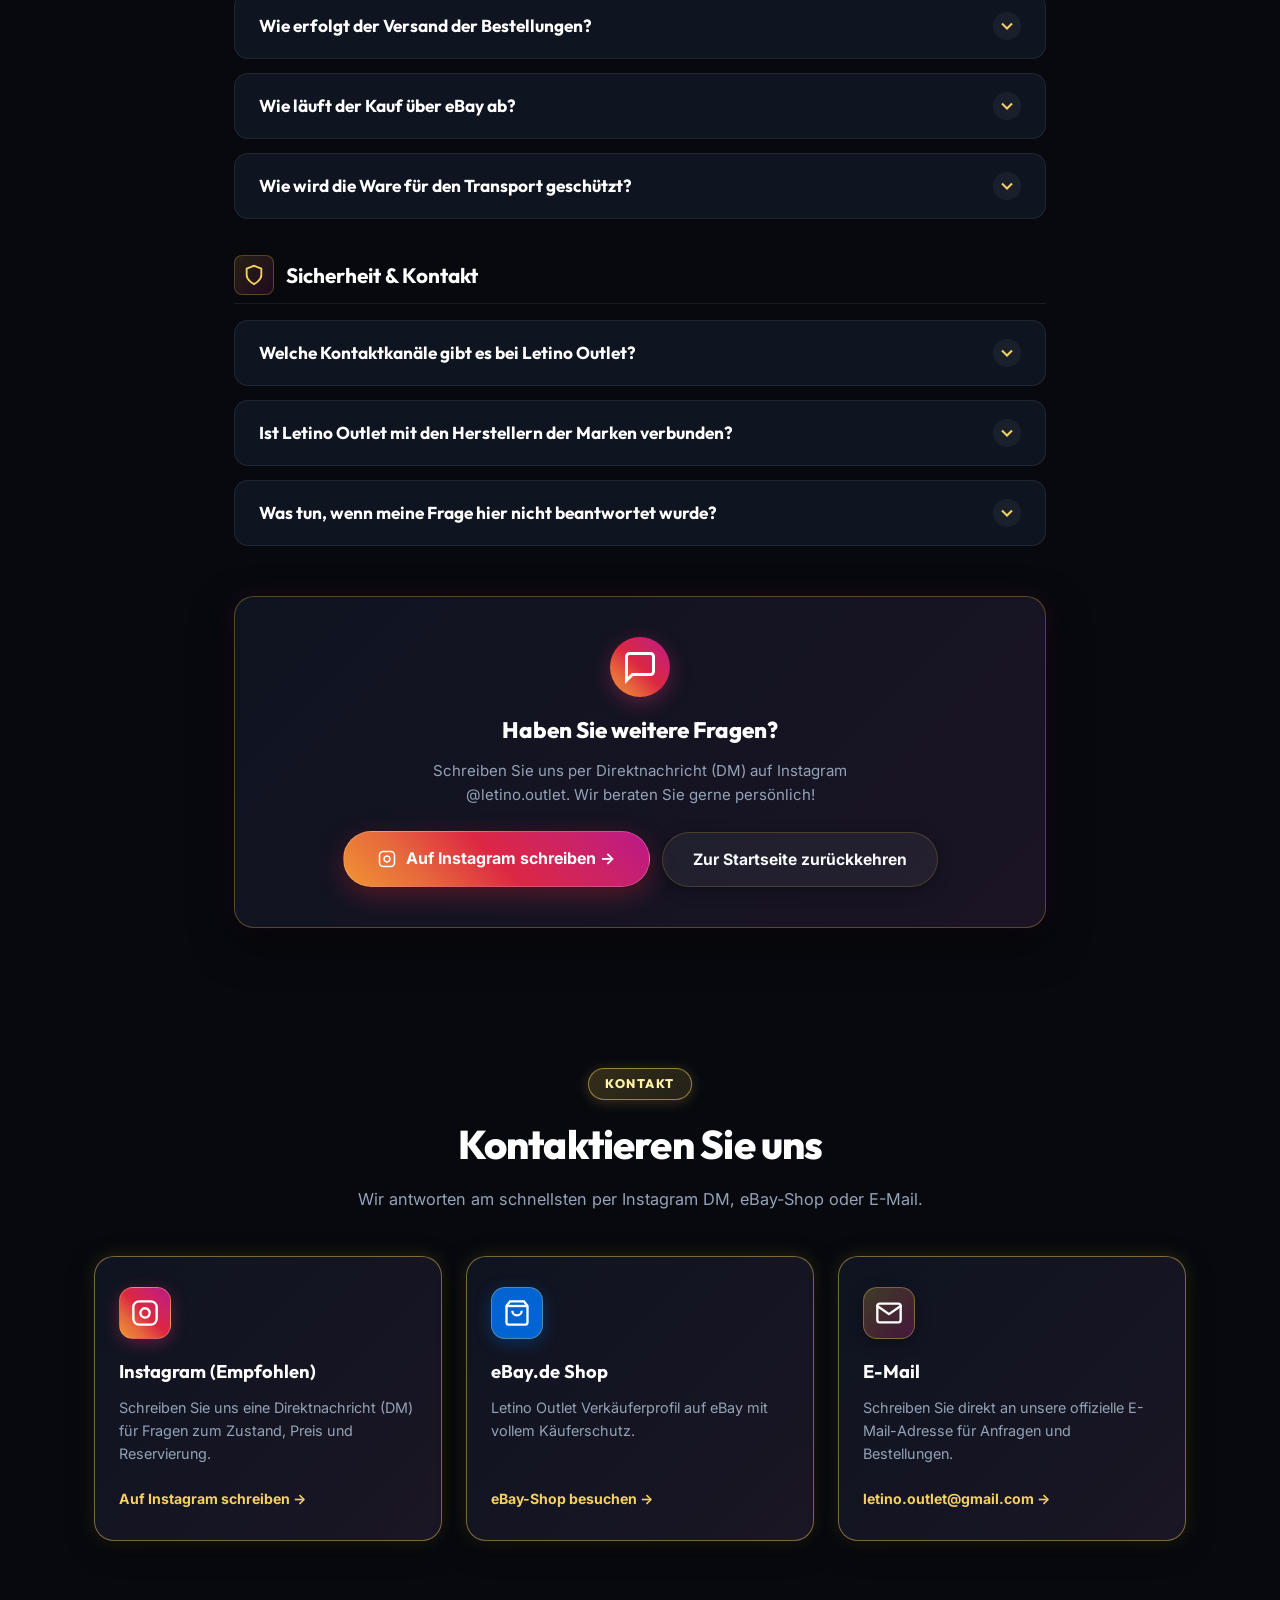
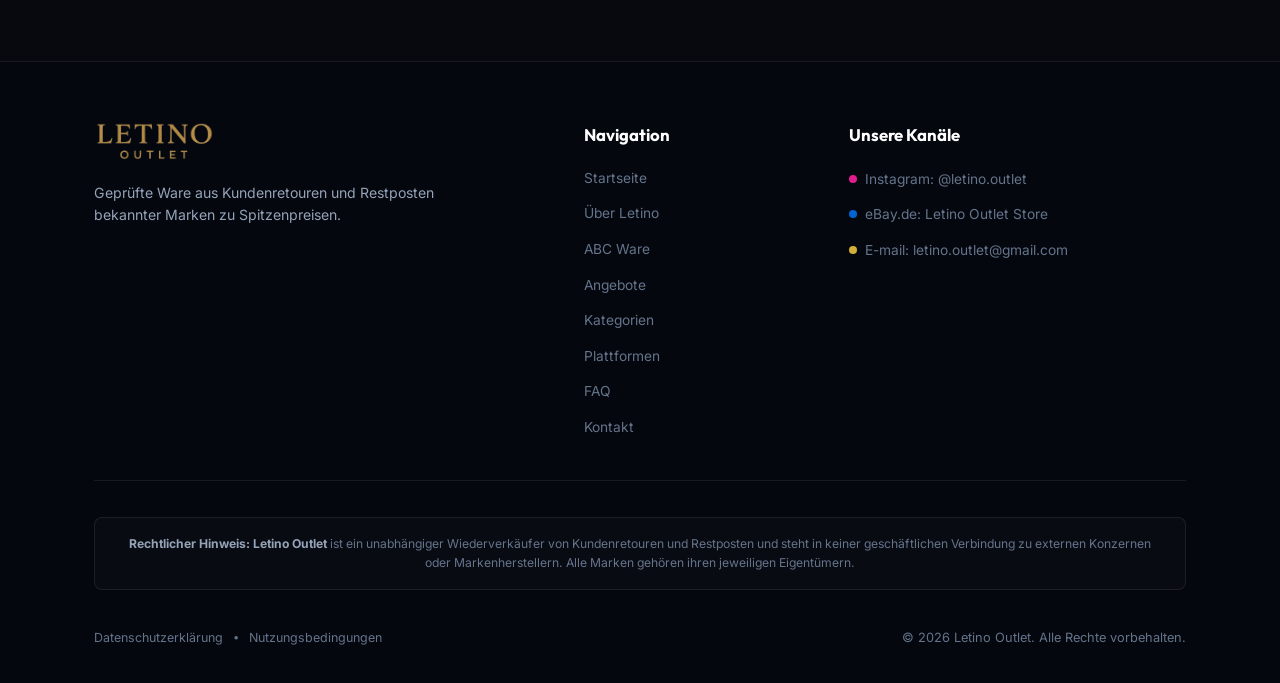
==== commit a2923d05: "Usunięcie sekcji Instagram feed, przeniesienie Aktualnych Okazji i ocen eBay, usunięcie czerwonego t" ====
--- a/faq.html
+++ b/faq.html
@@ -39,7 +39,7 @@
   <link href="https://fonts.googleapis.com/css2?family=Inter:wght@400;500;600;700&family=Outfit:wght@500;600;700;800&display=swap" rel="stylesheet">
   
   <!-- Style CSS z parametrem wersji przeciw pamięci podręcznej (cache) -->
-  <link rel="stylesheet" href="style.css?v=3.6">
+  <link rel="stylesheet" href="style.css?v=3.9">
 
   <!-- Google Analytics 4 (Właścicielka: wpisz swój identyfikator pomiaru G-XXXXXXXXXX) -->
   <script>
@@ -163,12 +163,11 @@
       <!-- Główna nawigacja desktopowa -->
       <nav class="desktop-nav" aria-label="Główna nawigacja">
         <ul class="nav-links">
-          <li><a href="index.html#instagram-feed" class="nav-link" data-i18n="nav_instagram">Instagram</a></li>
+          <li><a href="index.html#produkty" class="nav-link" data-i18n="nav_deals">Okazje</a></li>
+          <li><a href="index.html#platformy" class="nav-link" data-i18n="nav_platforms">Platformy</a></li>
           <li><a href="index.html#o-letino" class="nav-link" data-i18n="nav_about">O Letino</a></li>
           <li><a href="index.html#kategorie" class="nav-link" data-i18n="nav_categories">Kategorie</a></li>
-          <li><a href="index.html#produkty" class="nav-link" data-i18n="nav_deals">Okazje</a></li>
           <li><a href="index.html#abc-ware" class="nav-link" data-i18n="nav_abc">ABC Ware</a></li>
-          <li><a href="index.html#platformy" class="nav-link" data-i18n="nav_platforms">Platformy</a></li>
           <li><a href="faq.html" class="nav-link active" data-i18n="nav_faq">FAQ</a></li>
           <li><a href="#kontakt" class="nav-link" data-i18n="nav_contact">Kontakt</a></li>
         </ul>
@@ -257,12 +256,11 @@
 
       <nav class="mobile-nav-links">
         <a href="index.html" class="mobile-nav-link" data-i18n="nav_home">Strona Główna</a>
-        <a href="index.html#instagram-feed" class="mobile-nav-link" data-i18n="nav_instagram">Instagram</a>
+        <a href="index.html#produkty" class="mobile-nav-link" data-i18n="nav_deals">Okazje</a>
+        <a href="index.html#platformy" class="mobile-nav-link" data-i18n="nav_platforms">Platformy</a>
         <a href="index.html#o-letino" class="mobile-nav-link" data-i18n="nav_about">O Letino</a>
         <a href="index.html#kategorie" class="mobile-nav-link" data-i18n="nav_categories">Kategorie</a>
-        <a href="index.html#produkty" class="mobile-nav-link" data-i18n="nav_deals">Okazje</a>
         <a href="index.html#abc-ware" class="mobile-nav-link" data-i18n="nav_abc">ABC Ware</a>
-        <a href="index.html#platformy" class="mobile-nav-link" data-i18n="nav_platforms">Platformy</a>
         <a href="faq.html" class="mobile-nav-link active" data-i18n="nav_faq">FAQ</a>
         <a href="#kontakt" class="mobile-nav-link" data-i18n="nav_contact">Kontakt</a>
       </nav>
@@ -594,8 +592,8 @@
             </div>
             <h3 class="contact-title" data-i18n="contact_email_title">E-mail</h3>
             <p class="contact-desc" data-i18n="contact_email_desc">Napisz do nas bezpośrednio na oficjalny adres e-mail w sprawach zapytań i realizacji zamówień.</p>
-            <a href="mailto:letino.outlet@gmail.com" class="contact-btn email-btn-link" data-i18n="contact_email_btn">
-              Napisz: letino.outlet@gmail.com &rarr;
+            <a href="mailto:letino.outlet@gmail.com" class="contact-btn" data-i18n="contact_email_btn">
+              letino.outlet@gmail.com &rarr;
             </a>
           </div>
         </div>
@@ -709,6 +707,6 @@
     </svg>
   </button>
 
-  <script src="script.js?v=3.0"></script>
+  <script src="script.js?v=3.9"></script>
 </body>
 </html>
--- a/style.css
+++ b/style.css
@@ -2336,6 +2336,7 @@
 .ig-dot { background: #E11D8E; }
 .fb-dot { background: #1877F2; }
 .ebay-dot { background: #0064D2; }
+.email-dot { background: var(--letino-gold); }
 
 /* Kafelki Social w stopce */
 .socials-wrapper {
@@ -3664,11 +3665,17 @@
 }
 
 .abc-desc {
-  font-size: 0.92rem;
+  font-size: 0.94rem;
   color: var(--text-secondary);
-  line-height: 1.6;
-  margin-bottom: 20px;
+  line-height: 1.65;
   flex-grow: 1;
+  display: flex;
+  flex-direction: column;
+  gap: 12px;
+}
+
+.abc-desc p {
+  margin: 0;
 }
 
 .abc-list {
@@ -3900,21 +3907,16 @@
    STYLE KONTAKTU EMAIL & DOT
    ========================================================================== */
 .email-gradient-bg {
-  background: linear-gradient(135deg, #ea4335 0%, #d93025 50%, #b31412 100%);
-  box-shadow: 0 4px 16px rgba(234, 67, 53, 0.35);
+  background: linear-gradient(135deg, rgba(212, 175, 55, 0.25) 0%, rgba(225, 29, 142, 0.25) 100%);
+  box-shadow: 0 4px 16px rgba(0, 0, 0, 0.3);
 }
 
 .email-btn-link {
-  background: rgba(234, 67, 53, 0.12);
-  color: #ff7669;
-  border: 1px solid rgba(234, 67, 53, 0.3);
+  color: var(--letino-gold-light);
 }
 
 .email-btn-link:hover {
-  background: rgba(234, 67, 53, 0.25);
-  color: #fff;
-  border-color: rgba(234, 67, 53, 0.6);
-  box-shadow: 0 4px 14px rgba(234, 67, 53, 0.35);
+  color: #fff;
 }
 
 /* ==========================================================================
@@ -4323,11 +4325,109 @@
 }
 
 /* ==========================================================================
+   PLACEHOLDER POD AUTOMATYCZNY FEED INSTAGRAMA W SEKCJI OKAZJI
+   ========================================================================== */
+.deals-placeholder-wrap {
+  margin-top: 36px;
+  background: var(--bg-card);
+  border: 1px solid var(--border-subtle);
+  border-radius: var(--radius-lg);
+  padding: 44px 32px;
+  text-align: center;
+  box-shadow: 0 12px 40px rgba(0, 0, 0, 0.35);
+  backdrop-filter: blur(14px);
+  -webkit-backdrop-filter: blur(14px);
+  position: relative;
+  overflow: hidden;
+}
+
+.deals-placeholder-wrap::before {
+  content: '';
+  position: absolute;
+  top: 0;
+  left: 0;
+  right: 0;
+  height: 2px;
+  background: linear-gradient(90deg, transparent, var(--letino-gold), transparent);
+  opacity: 0.7;
+}
+
+.deals-placeholder-inner {
+  max-width: 620px;
+  margin: 0 auto;
+  display: flex;
+  flex-direction: column;
+  align-items: center;
+  gap: 18px;
+}
+
+.deals-placeholder-icon {
+  width: 64px;
+  height: 64px;
+  border-radius: 18px;
+  background: linear-gradient(135deg, rgba(225, 29, 142, 0.16) 0%, rgba(212, 175, 55, 0.14) 100%);
+  border: 1px solid rgba(225, 29, 142, 0.35);
+  color: #ff60b6;
+  display: flex;
+  align-items: center;
+  justify-content: center;
+  box-shadow: 0 0 24px rgba(225, 29, 142, 0.25);
+}
+
+.deals-placeholder-text {
+  font-size: 1.05rem;
+  color: var(--text-secondary);
+  line-height: 1.6;
+  margin: 0;
+}
+
+.deals-placeholder-slots {
+  display: grid;
+  grid-template-columns: repeat(4, 1fr);
+  gap: 16px;
+  width: 100%;
+  margin-top: 24px;
+}
+
+.deals-slot-item {
+  border: 1px dashed rgba(255, 255, 255, 0.12);
+  background: rgba(14, 19, 31, 0.45);
+  border-radius: var(--radius-md);
+  padding: 24px 14px;
+  display: flex;
+  flex-direction: column;
+  align-items: center;
+  justify-content: center;
+  gap: 10px;
+  min-height: 140px;
+  transition: var(--transition);
+}
+
+.deals-slot-item:hover {
+  border-color: rgba(245, 208, 97, 0.35);
+  background: rgba(24, 32, 52, 0.65);
+}
+
+.deals-slot-icon {
+  color: var(--text-muted);
+  opacity: 0.6;
+}
+
+.deals-slot-label {
+  font-size: 0.78rem;
+  color: var(--text-muted);
+  font-weight: 600;
+  letter-spacing: 0.5px;
+  text-transform: uppercase;
+}
+
+/* ==========================================================================
    RESPONSYWNOŚĆ NOWYCH SEKCJI
    ========================================================================== */
 @media (max-width: 980px) {
   .abc-grid {
-    grid-template-columns: repeat(2, 1fr);
+    grid-template-columns: repeat(3, 1fr);
+    gap: 16px;
   }
   .ig-feed-grid {
     grid-template-columns: repeat(2, 1fr);
@@ -4335,6 +4435,13 @@
 }
 
 @media (max-width: 860px) {
+  .abc-grid {
+    grid-template-columns: 1fr;
+    gap: 20px;
+  }
+  .deals-placeholder-slots {
+    grid-template-columns: repeat(2, 1fr);
+  }
   .what-find-grid {
     grid-template-columns: 1fr;
     gap: 20px;
@@ -4431,6 +4538,12 @@
     flex-direction: column;
     align-items: flex-start;
   }
+  .deals-placeholder-slots {
+    grid-template-columns: 1fr;
+  }
+  .deals-placeholder-wrap {
+    padding: 32px 18px;
+  }
   .dynamic-banner-urgency {
     width: 100%;
     justify-content: center;
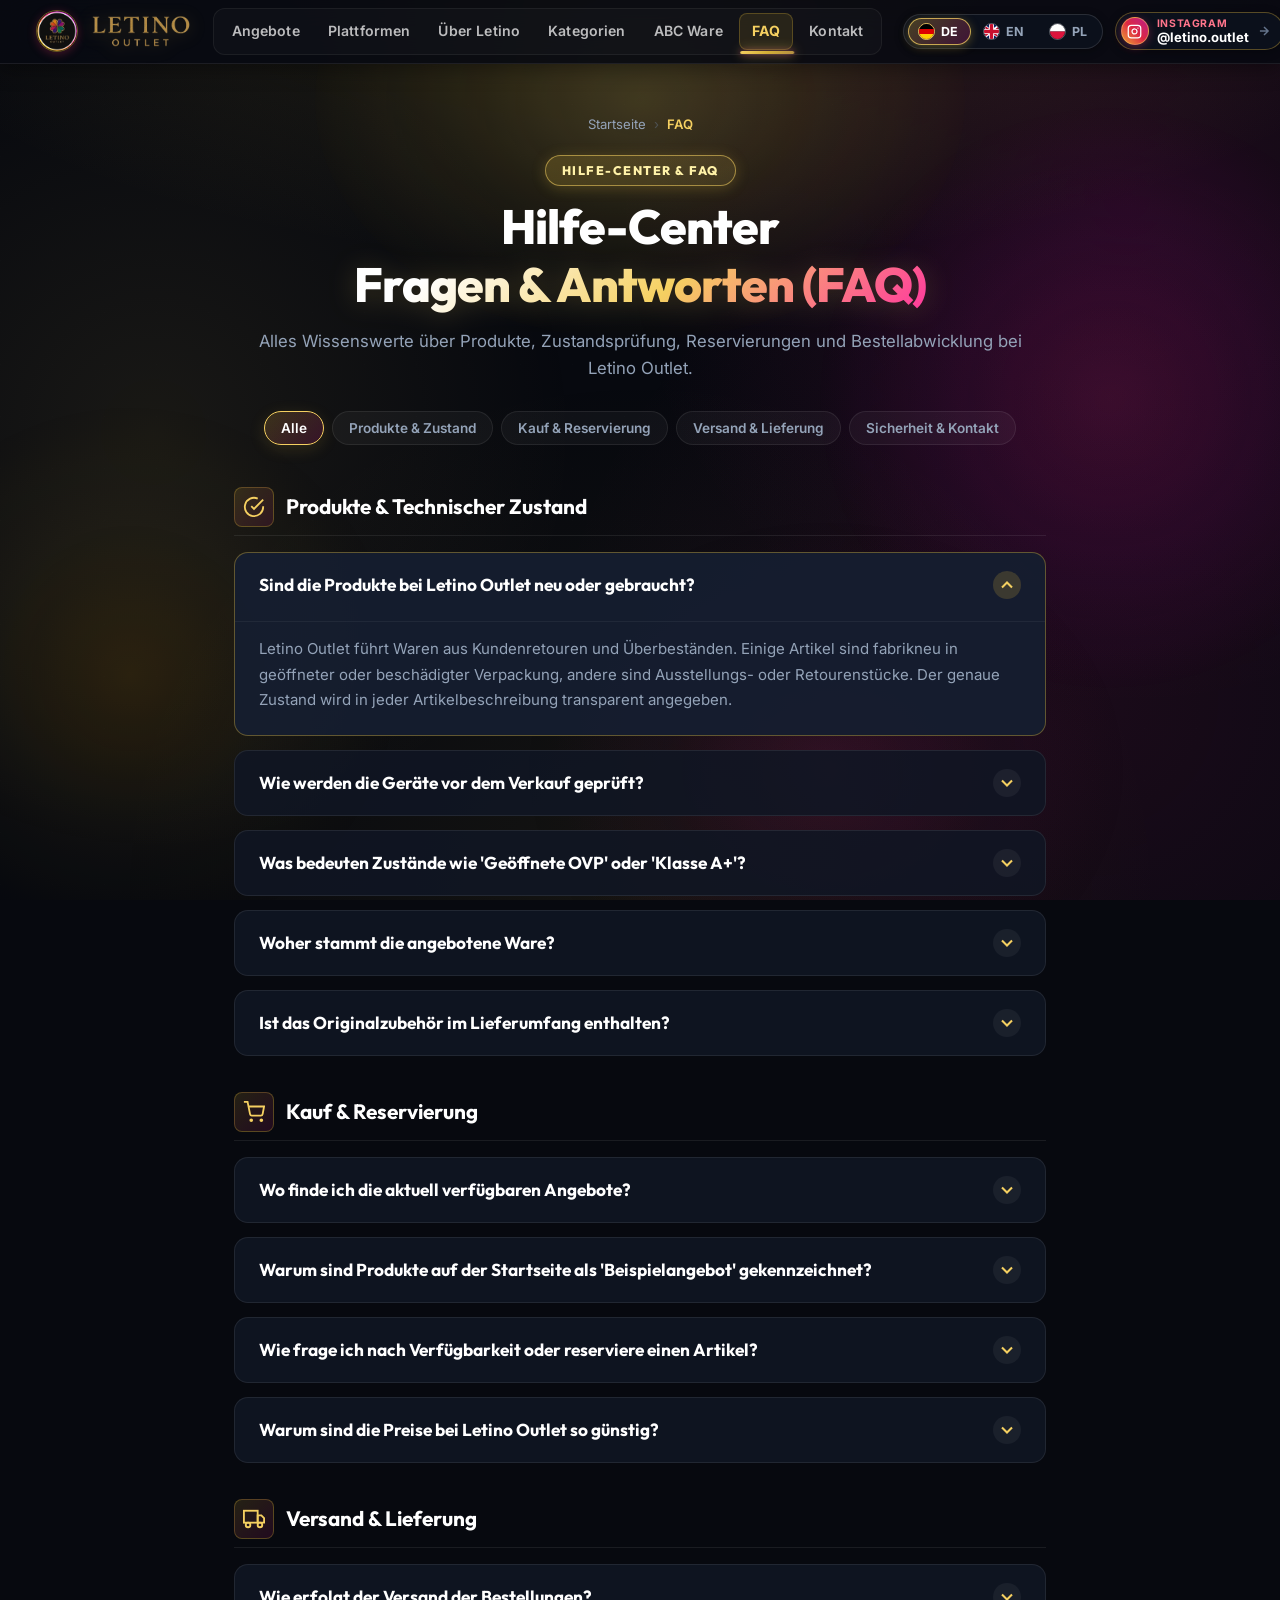
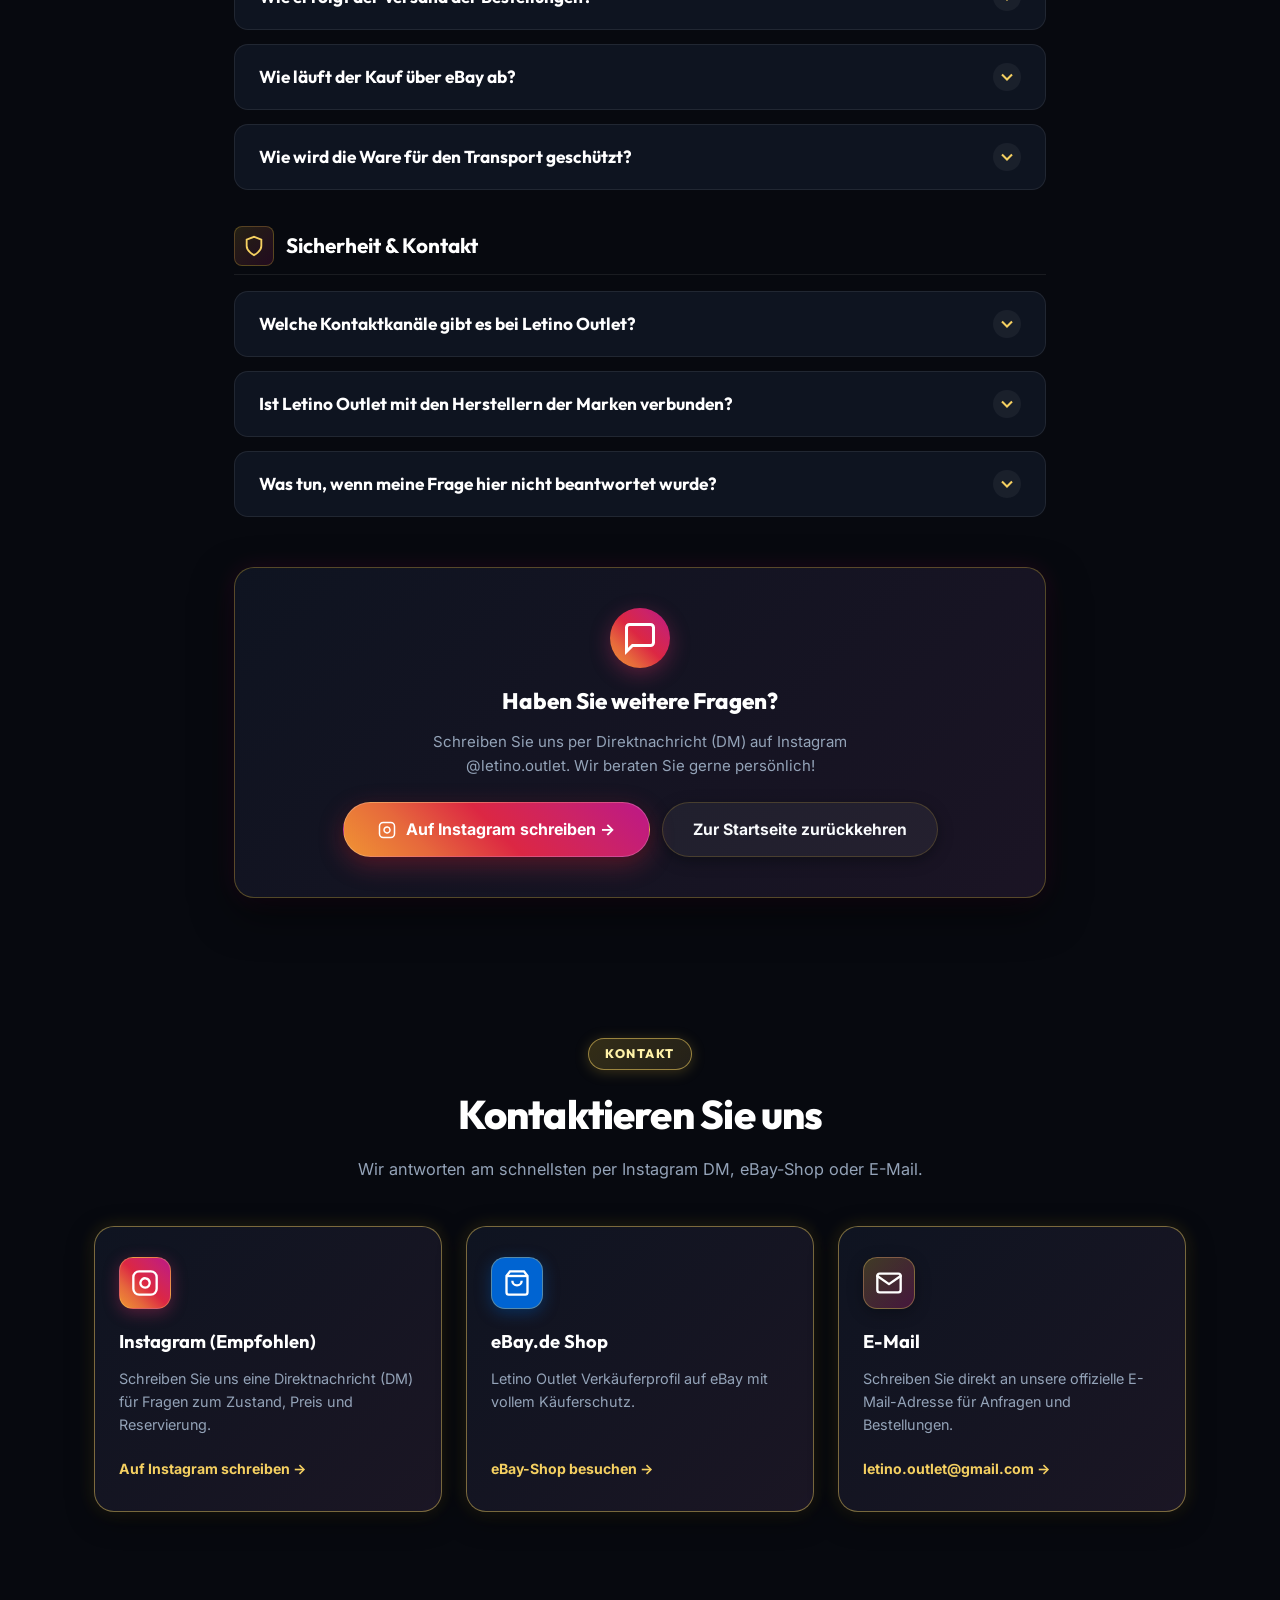
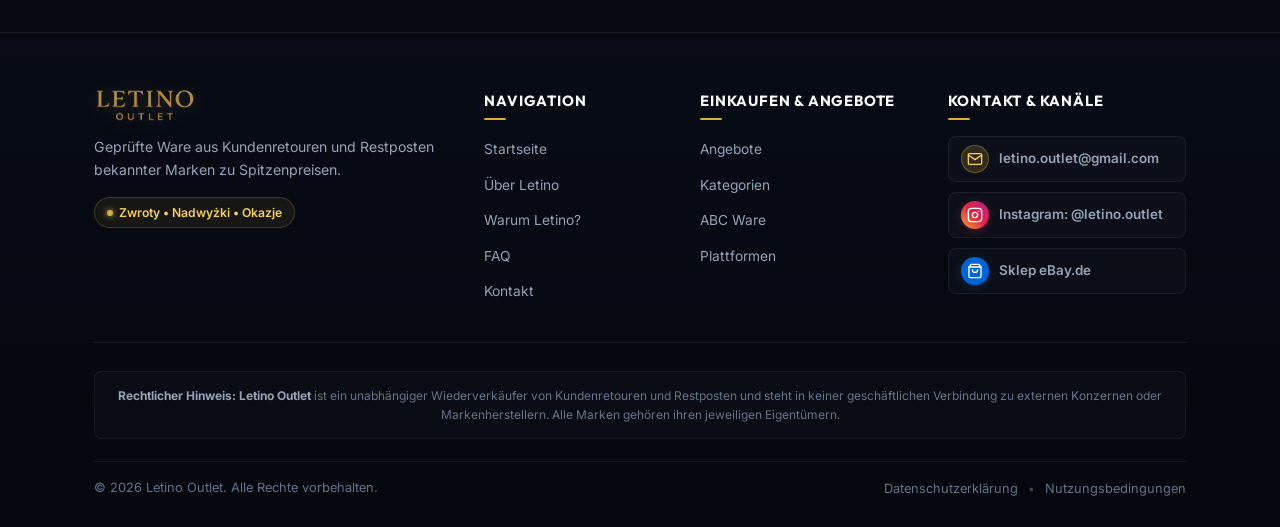
==== commit 1bc4000b: "Nowoczesny i profesjonalny redesign naglowka (header) oraz stopki (footer)" ====
--- a/faq.html
+++ b/faq.html
@@ -39,7 +39,7 @@
   <link href="https://fonts.googleapis.com/css2?family=Inter:wght@400;500;600;700&family=Outfit:wght@500;600;700;800&display=swap" rel="stylesheet">
   
   <!-- Style CSS z parametrem wersji przeciw pamięci podręcznej (cache) -->
-  <link rel="stylesheet" href="style.css?v=3.9">
+  <link rel="stylesheet" href="style.css?v=4.0">
 
   <!-- Google Analytics 4 (Właścicielka: wpisz swój identyfikator pomiaru G-XXXXXXXXXX) -->
   <script>
@@ -156,8 +156,8 @@
   <header class="header" id="top">
     <div class="header-inner">
       <a href="index.html" class="logo" aria-label="Letino Outlet strona główna">
-        <img src="assets/letino-logo-round.png" alt="Letino Outlet Sygnet" class="logo-icon-img" width="72" height="72">
-        <img src="assets/letino-logo-transparent.png" alt="Letino Outlet Logo" class="logo-banner-img" width="240" height="60">
+        <img src="assets/letino-logo-round.png" alt="Letino Outlet Sygnet" class="logo-icon-img" width="42" height="42">
+        <img src="assets/letino-logo-transparent.png" alt="Letino Outlet Logo" class="logo-banner-img" width="160" height="34">
       </a>
 
       <!-- Główna nawigacja desktopowa -->
@@ -605,50 +605,73 @@
   <footer class="footer">
     <div class="container footer-inner">
       
-      <!-- Górna część stopki: Logo i Nawigacja -->
+      <!-- 4 Kolumny Stopki -->
       <div class="footer-top-grid">
+        <!-- Kolumna 1: O marce Letino Outlet -->
         <div class="footer-brand-col">
           <a href="index.html" class="footer-logo-link" aria-label="Letino Outlet strona główna">
-            <img src="assets/letino-logo-transparent.png" alt="Letino Outlet" class="footer-logo-banner" width="180" height="38">
+            <img src="assets/letino-logo-transparent.png" alt="Letino Outlet" class="footer-logo-banner" width="160" height="34">
           </a>
           <p class="footer-brand-text" data-i18n="footer_brand_desc">
             Sprawdzone produkty ze zwrotów konsumenckich i nadwyżek magazynowych. Znane marki w atrakcyjnych cenach.
           </p>
-        </div>
-
+          <div class="footer-brand-badges">
+            <span class="footer-pill-tag">
+              <span class="footer-tag-dot" aria-hidden="true"></span>
+              <span>Zwroty &bull; Nadwyżki &bull; Okazje</span>
+            </span>
+          </div>
+        </div>
+
+        <!-- Kolumna 2: Nawigacja -->
         <div class="footer-links-col">
           <h4 class="footer-col-title" data-i18n="footer_links_title">Nawigacja</h4>
           <ul class="footer-nav-list">
             <li><a href="index.html" data-i18n="nav_home">Strona Główna</a></li>
             <li><a href="index.html#o-letino" data-i18n="nav_about">O Letino</a></li>
-            <li><a href="index.html#abc-ware" data-i18n="nav_abc">ABC Ware</a></li>
-            <li><a href="index.html#produkty" data-i18n="nav_deals">Aktualne Okazje</a></li>
-            <li><a href="index.html#kategorie" data-i18n="nav_categories">Kategorie</a></li>
-            <li><a href="index.html#platformy" data-i18n="nav_platforms">Platformy</a></li>
+            <li><a href="index.html#dlaczego-letino" data-i18n="nav_why">Dlaczego Letino?</a></li>
             <li><a href="faq.html" data-i18n="nav_faq">FAQ</a></li>
             <li><a href="#kontakt" data-i18n="nav_contact">Kontakt</a></li>
           </ul>
         </div>
 
+        <!-- Kolumna 3: Zakupy & Oferta -->
+        <div class="footer-offer-col">
+          <h4 class="footer-col-title" data-i18n="footer_offer_title">Zakupy &amp; Oferta</h4>
+          <ul class="footer-nav-list">
+            <li><a href="index.html#produkty" data-i18n="nav_deals">Aktualne Okazje</a></li>
+            <li><a href="index.html#kategorie" data-i18n="nav_categories">Kategorie Produktów</a></li>
+            <li><a href="index.html#abc-ware" data-i18n="nav_abc">Standard Jakości (ABC-Ware)</a></li>
+            <li><a href="index.html#platformy" data-i18n="nav_platforms">Platformy Sprzedażowe</a></li>
+          </ul>
+        </div>
+
+        <!-- Kolumna 4: Kontakt & Kanały -->
         <div class="footer-social-col">
-          <h4 class="footer-col-title" data-i18n="footer_social_title">Nasze Kanały</h4>
-          <ul class="footer-social-list">
+          <h4 class="footer-col-title" data-i18n="footer_social_title">Kontakt &amp; Kanały</h4>
+          <ul class="footer-contact-list">
             <li>
-              <a href="https://www.instagram.com/letino.outlet/" target="_blank" rel="noopener noreferrer">
-                <span class="social-mini-dot ig-dot"></span>
-                <span>Instagram: @letino.outlet</span>
+              <a href="mailto:letino.outlet@gmail.com" class="footer-contact-item">
+                <span class="footer-icon-circle email-circle" aria-hidden="true">
+                  <svg viewBox="0 0 24 24" width="16" height="16" fill="none" stroke="currentColor" stroke-width="2" stroke-linecap="round" stroke-linejoin="round"><path d="M4 4h16c1.1 0 2 .9 2 2v12c0 1.1-.9 2-2 2H4c-1.1 0-2-.9-2-2V6c0-1.1.9-2 2-2z"></path><polyline points="22,6 12,13 2,6"></polyline></svg>
+                </span>
+                <span class="footer-contact-label">letino.outlet@gmail.com</span>
               </a>
             </li>
             <li>
-              <a href="https://www.ebay.de/str/letinooutlet" target="_blank" rel="noopener noreferrer">
-                <span class="social-mini-dot ebay-dot"></span>
-                <span>eBay.de: Letino Outlet Store</span>
+              <a href="https://www.instagram.com/letino.outlet/" target="_blank" rel="noopener noreferrer" class="footer-contact-item">
+                <span class="footer-icon-circle ig-circle" aria-hidden="true">
+                  <svg viewBox="0 0 24 24" width="16" height="16" fill="none" stroke="currentColor" stroke-width="2" stroke-linecap="round" stroke-linejoin="round"><rect x="2" y="2" width="20" height="20" rx="5" ry="5"></rect><path d="M16 11.37A4 4 0 1 1 12.63 8 4 4 0 0 1 16 11.37z"></path><line x1="17.5" y1="6.5" x2="17.51" y2="6.5"></line></svg>
+                </span>
+                <span class="footer-contact-label">Instagram: @letino.outlet</span>
               </a>
             </li>
             <li>
-              <a href="mailto:letino.outlet@gmail.com">
-                <span class="social-mini-dot email-dot"></span>
-                <span>E-mail: letino.outlet@gmail.com</span>
+              <a href="https://www.ebay.de/str/letinooutlet" target="_blank" rel="noopener noreferrer" class="footer-contact-item">
+                <span class="footer-icon-circle ebay-circle" aria-hidden="true">
+                  <svg viewBox="0 0 24 24" width="16" height="16" fill="none" stroke="currentColor" stroke-width="2" stroke-linecap="round" stroke-linejoin="round"><path d="M6 2L3 6v14a2 2 0 0 0 2 2h14a2 2 0 0 0 2-2V6l-3-4z"></path><line x1="3" y1="6" x2="21" y2="6"></line><path d="M16 10a4 4 0 0 1-8 0"></path></svg>
+                </span>
+                <span class="footer-contact-label">Sklep eBay.de</span>
               </a>
             </li>
           </ul>
@@ -664,14 +687,14 @@
 
       <!-- Linki do informacji prawnych i Copyright -->
       <div class="footer-bottom-bar">
+        <div class="copyright">
+          &copy; <span id="year">2026</span> <span data-i18n="copyright_text">Letino Outlet. Wszelkie prawa zastrzeżone.</span>
+        </div>
+
         <div class="legal-links">
           <button type="button" class="legal-link-btn" id="privacyBtn" data-i18n="footer_privacy">Polityka Prywatności</button>
-          <span class="legal-sep">&bull;</span>
+          <span class="legal-sep" aria-hidden="true">&bull;</span>
           <button type="button" class="legal-link-btn" id="termsBtn" data-i18n="footer_terms">Regulamin Serwisu</button>
-        </div>
-
-        <div class="copyright">
-          &copy; <span id="year">2026</span> <span data-i18n="copyright_text">Letino Outlet. Wszelkie prawa zastrzeżone.</span>
         </div>
       </div>
 
@@ -707,6 +730,6 @@
     </svg>
   </button>
 
-  <script src="script.js?v=3.9"></script>
+  <script src="script.js?v=4.0"></script>
 </body>
 </html>
--- a/style.css
+++ b/style.css
@@ -236,27 +236,29 @@
    HEADER & NAVIGATION
    ========================================================================== */
 .header {
-  padding: 10px 0;
+  padding: 8px 0;
   border-bottom: 1px solid rgba(255, 255, 255, 0.08);
-  background: rgba(7, 10, 18, 0.9);
-  backdrop-filter: blur(20px);
-  -webkit-backdrop-filter: blur(20px);
+  background: rgba(7, 10, 18, 0.88);
+  backdrop-filter: blur(18px);
+  -webkit-backdrop-filter: blur(18px);
   position: sticky;
   top: 0;
   z-index: 100;
-  box-shadow: 0 4px 24px rgba(0, 0, 0, 0.45);
+  box-shadow: 0 4px 20px rgba(0, 0, 0, 0.4);
   transform: translateZ(0);
   will-change: transform;
+  transition: padding 0.25s ease, background 0.25s ease;
 }
 
 .header-inner {
   width: 100%;
-  max-width: 100%;
-  padding: 0 clamp(16px, 3.5vw, 48px);
+  max-width: 1340px;
+  margin: 0 auto;
+  padding: 0 clamp(16px, 2.8vw, 36px);
   display: flex;
   align-items: center;
   justify-content: space-between;
-  gap: clamp(16px, 2vw, 32px);
+  gap: clamp(12px, 1.6vw, 24px);
   flex-wrap: nowrap;
   position: relative;
 }
@@ -264,39 +266,42 @@
 .logo {
   display: flex;
   align-items: center;
-  gap: 14px;
+  gap: 12px;
   text-decoration: none;
   flex: 0 0 auto;
   white-space: nowrap;
   z-index: 2;
+  transition: opacity 0.2s ease;
 }
 
 .logo-icon-img {
-  width: 72px;
-  height: 72px;
+  width: 42px;
+  height: 42px;
   border-radius: 50%;
   object-fit: cover;
-  box-shadow: 0 2px 18px rgba(225, 48, 108, 0.35);
-  transition: transform var(--transition-normal), filter var(--transition-normal);
+  border: 1.5px solid rgba(212, 175, 55, 0.45);
+  box-shadow: 0 2px 10px rgba(225, 48, 108, 0.28);
+  transition: transform var(--transition-normal), border-color var(--transition-normal), box-shadow var(--transition-normal);
 }
 
 .logo:hover .logo-icon-img {
-  transform: scale(1.06) rotate(3deg);
-  filter: drop-shadow(0 0 16px rgba(225, 48, 108, 0.55));
+  transform: scale(1.05) rotate(2deg);
+  border-color: rgba(245, 208, 97, 0.85);
+  box-shadow: 0 0 14px rgba(225, 48, 108, 0.45);
 }
 
 .logo-banner-img {
-  height: 60px;
+  height: 32px;
   width: auto;
-  max-width: 260px;
+  max-width: 180px;
   object-fit: contain;
-  filter: drop-shadow(0 2px 10px rgba(212, 175, 55, 0.32));
+  filter: drop-shadow(0 2px 8px rgba(212, 175, 55, 0.25));
   transition: filter var(--transition-normal), transform var(--transition-normal);
 }
 
 .logo:hover .logo-banner-img {
   transform: scale(1.02);
-  filter: drop-shadow(0 2px 18px rgba(212, 175, 55, 0.6));
+  filter: drop-shadow(0 2px 14px rgba(212, 175, 55, 0.5));
 }
 
 /* Desktop Navigation - Wycentrowana na środku nagłówka */
@@ -314,9 +319,12 @@
   display: flex;
   align-items: center;
   justify-content: center;
-  gap: clamp(14px, 1.6vw, 28px);
+  gap: 4px;
   margin: 0 auto;
-  padding: 0;
+  padding: 4px 6px;
+  background: rgba(255, 255, 255, 0.025);
+  border: 1px solid rgba(255, 255, 255, 0.06);
+  border-radius: 12px;
   flex-wrap: nowrap;
   position: relative;
 }
@@ -329,7 +337,7 @@
   height: 2.5px;
   background: var(--letino-gold-gradient);
   border-radius: var(--radius-full);
-  box-shadow: 0 0 14px rgba(245, 208, 97, 0.8), 0 0 6px rgba(225, 29, 142, 0.45);
+  box-shadow: 0 0 12px rgba(245, 208, 97, 0.8), 0 0 6px rgba(225, 29, 142, 0.4);
   pointer-events: none;
   opacity: 0;
   transform: translateX(0);
@@ -346,57 +354,61 @@
 }
 
 .nav-link {
-  font-size: 1.02rem;
+  font-size: 0.88rem;
   font-weight: 600;
-  color: var(--text-secondary);
+  color: rgba(255, 255, 255, 0.72);
   position: relative;
-  padding: 8px 0;
-  transition: color var(--transition);
+  padding: 6px 12px;
+  border-radius: 8px;
+  transition: color 0.2s ease, background 0.2s ease, transform 0.2s ease;
   white-space: nowrap;
   display: inline-block;
   text-decoration: none;
-  letter-spacing: 0.2px;
+  letter-spacing: 0.15px;
 }
 
 .nav-link::after {
   content: '';
   position: absolute;
-  bottom: 0;
-  left: 0;
+  bottom: 2px;
+  left: 12px;
+  right: 12px;
   width: 0;
-  height: 2.5px;
+  height: 2px;
   background: var(--letino-gold-gradient);
   border-radius: var(--radius-full);
-  transition: width 0.25s cubic-bezier(0.16, 1, 0.3, 1), box-shadow 0.25s ease;
+  transition: width 0.22s cubic-bezier(0.16, 1, 0.3, 1);
   pointer-events: none;
 }
 
 .nav-link:hover,
 .nav-link:focus-visible {
   color: #fff;
+  background: rgba(255, 255, 255, 0.05);
 }
 
 .nav-link:hover::after,
 .nav-link:focus-visible::after {
-  width: 100%;
+  width: calc(100% - 24px);
 }
 
 .nav-link.active {
   color: #ffffff;
+  background: rgba(212, 175, 55, 0.12);
+  border: 1px solid rgba(212, 175, 55, 0.28);
+  color: var(--letino-gold-light);
   font-weight: 700;
 }
 
 .nav-link.active::after {
-  width: 100%;
-  background: var(--letino-gold-gradient);
-  box-shadow: 0 0 12px rgba(245, 208, 97, 0.7), 0 0 4px rgba(225, 29, 142, 0.4);
+  display: none;
 }
 
 .header-right {
   display: flex;
   align-items: center;
   justify-content: flex-end;
-  gap: 16px;
+  gap: 12px;
   flex: 0 0 auto;
   white-space: nowrap;
   margin-left: 0;
@@ -408,24 +420,24 @@
   position: relative;
   display: inline-flex;
   align-items: center;
-  gap: 4px;
-  background: rgba(14, 18, 30, 0.9);
-  border: 1.5px solid rgba(245, 208, 97, 0.45);
+  gap: 2px;
+  background: rgba(14, 18, 30, 0.85);
+  border: 1px solid rgba(255, 255, 255, 0.12);
   border-radius: var(--radius-full);
-  padding: 4px;
-  box-shadow: 0 4px 18px rgba(0, 0, 0, 0.4);
+  padding: 3px;
+  box-shadow: 0 2px 10px rgba(0, 0, 0, 0.3);
 }
 
 /* Płynnie sunąca pigułka aktywnego języka (Language Gliding Pill) */
 .lang-indicator-glide {
   position: absolute;
-  top: 4px;
-  bottom: 4px;
+  top: 3px;
+  bottom: 3px;
   left: 0;
   border-radius: var(--radius-full);
-  background: linear-gradient(135deg, rgba(212, 175, 55, 0.35) 0%, rgba(225, 29, 142, 0.28) 100%);
-  border: 1px solid rgba(245, 208, 97, 0.85);
-  box-shadow: 0 2px 14px rgba(212, 175, 55, 0.45), 0 0 12px rgba(225, 29, 142, 0.28);
+  background: linear-gradient(135deg, rgba(212, 175, 55, 0.3) 0%, rgba(225, 29, 142, 0.24) 100%);
+  border: 1px solid rgba(245, 208, 97, 0.75);
+  box-shadow: 0 2px 10px rgba(212, 175, 55, 0.35);
   pointer-events: none;
   opacity: 0;
   transform: translateX(0);
@@ -441,15 +453,15 @@
   background: transparent;
   border: 1px solid transparent;
   border-radius: var(--radius-full);
-  padding: 6px 14px;
+  padding: 4px 10px;
   display: inline-flex;
   align-items: center;
-  gap: 8px;
+  gap: 6px;
   cursor: pointer;
   color: var(--text-secondary);
-  font-size: 0.92rem;
+  font-size: 0.78rem;
   font-weight: 700;
-  letter-spacing: 0.6px;
+  letter-spacing: 0.5px;
   transition: color 0.2s cubic-bezier(0.16, 1, 0.3, 1);
   user-select: none;
   position: relative;
@@ -457,8 +469,8 @@
 }
 
 .lang-flag-box {
-  width: 22px;
-  height: 22px;
+  width: 17px;
+  height: 17px;
   border-radius: 50%;
   overflow: hidden;
   display: inline-flex;
@@ -481,7 +493,7 @@
 
 .lang-tile:hover .lang-flag-box {
   border-color: rgba(245, 208, 97, 0.75);
-  transform: scale(1.06);
+  transform: scale(1.08);
 }
 
 .lang-tile.active {
@@ -503,9 +515,9 @@
 /* Fallback gdy JS nie doda wskaźnika */
 .lang-switcher:not(.has-glide-indicator) .lang-tile.active {
   color: #ffffff;
-  background: linear-gradient(135deg, rgba(212, 175, 55, 0.32) 0%, rgba(225, 29, 142, 0.28) 100%);
-  border-color: rgba(245, 208, 97, 0.85);
-  box-shadow: 0 2px 12px rgba(212, 175, 55, 0.4), 0 0 10px rgba(225, 29, 142, 0.25);
+  background: linear-gradient(135deg, rgba(212, 175, 55, 0.3) 0%, rgba(225, 29, 142, 0.24) 100%);
+  border-color: rgba(245, 208, 97, 0.8);
+  box-shadow: 0 2px 10px rgba(212, 175, 55, 0.35);
 }
 
 .lang-switcher:not(.has-glide-indicator) .lang-tile:hover {
@@ -517,33 +529,34 @@
 .nav-ig-btn {
   display: inline-flex;
   align-items: center;
-  gap: 10px;
-  padding: 6px 16px 6px 8px;
+  gap: 8px;
+  padding: 4px 12px 4px 5px;
   border-radius: var(--radius-full);
-  background: rgba(16, 20, 32, 0.88);
-  border: 1.5px solid rgba(245, 208, 97, 0.45);
-  box-shadow: 0 4px 16px rgba(0, 0, 0, 0.35);
-  transition: transform 0.25s cubic-bezier(0.16, 1, 0.3, 1), border-color 0.25s ease, box-shadow 0.25s ease, background 0.25s ease;
+  background: rgba(14, 18, 30, 0.85);
+  border: 1px solid rgba(212, 175, 55, 0.38);
+  box-shadow: 0 2px 10px rgba(0, 0, 0, 0.3);
+  transition: transform 0.22s ease, border-color 0.22s ease, box-shadow 0.22s ease, background 0.22s ease;
   position: relative;
+  text-decoration: none;
 }
 
 .nav-ig-icon-wrap {
-  width: 38px;
-  height: 38px;
+  width: 28px;
+  height: 28px;
   border-radius: 50%;
   background: var(--ig-gradient);
   display: flex;
   align-items: center;
   justify-content: center;
   flex-shrink: 0;
-  border: 1.5px solid rgba(245, 208, 97, 0.5);
-  box-shadow: 0 3px 10px rgba(225, 48, 108, 0.4);
-  transition: all 0.25s ease;
+  border: 1px solid rgba(245, 208, 97, 0.5);
+  box-shadow: 0 2px 8px rgba(225, 48, 108, 0.35);
+  transition: transform 0.2s ease;
 }
 
 .nav-ig-icon-wrap .ig-icon {
-  width: 20px;
-  height: 20px;
+  width: 15px;
+  height: 15px;
   stroke: #fff;
 }
 
@@ -551,38 +564,37 @@
   display: flex;
   flex-direction: column;
   text-align: left;
-  line-height: 1.2;
+  line-height: 1.15;
 }
 
 .nav-ig-tag {
-  font-size: 0.72rem;
+  font-size: 0.65rem;
   font-weight: 700;
-  letter-spacing: 0.8px;
+  letter-spacing: 0.6px;
   text-transform: uppercase;
   color: #ff758c;
   transition: color 0.2s ease;
 }
 
 .nav-ig-handle {
-  font-size: 0.94rem;
+  font-size: 0.82rem;
   font-weight: 700;
   color: #fff;
-  transition: color 0.2s ease, text-shadow 0.2s ease;
+  transition: color 0.2s ease;
 }
 
 .nav-ig-arrow {
-  width: 16px;
-  height: 16px;
+  width: 14px;
+  height: 14px;
   stroke: var(--text-muted);
-  transition: transform 0.25s ease, stroke 0.25s ease;
-}
-
-/* Efekt podświetlenia po najechaniu - spójny ze złotym stylem reszty strony */
+  transition: transform 0.22s ease, stroke 0.22s ease;
+}
+
 .nav-ig-btn:hover {
-  background: rgba(22, 28, 44, 0.9);
-  border-color: rgba(245, 208, 97, 0.85);
-  box-shadow: 0 6px 22px rgba(0, 0, 0, 0.45), 0 0 22px rgba(212, 175, 55, 0.35), 0 0 10px rgba(225, 29, 142, 0.2);
-  transform: translateY(-2px);
+  background: rgba(20, 26, 42, 0.95);
+  border-color: rgba(245, 208, 97, 0.8);
+  box-shadow: 0 4px 16px rgba(0, 0, 0, 0.4), 0 0 16px rgba(212, 175, 55, 0.25);
+  transform: translateY(-1px);
 }
 
 .nav-ig-btn:hover .nav-ig-tag {
@@ -591,25 +603,24 @@
 
 .nav-ig-btn:hover .nav-ig-handle {
   color: #ffffff;
-  text-shadow: 0 0 10px rgba(245, 208, 97, 0.4);
 }
 
 .nav-ig-btn:hover .nav-ig-arrow {
-  transform: translateX(3px);
+  transform: translateX(2px);
   stroke: var(--letino-gold-light);
 }
 
 .nav-ig-btn:hover .nav-ig-icon-wrap {
-  box-shadow: 0 0 14px rgba(245, 208, 97, 0.5), 0 2px 10px rgba(225, 48, 108, 0.4);
-  border-color: rgba(245, 208, 97, 0.7);
+  transform: scale(1.05);
+  border-color: rgba(245, 208, 97, 0.85);
 }
 
 /* Mobile Menu Toggle (Hamburger) */
 .mobile-menu-toggle {
   display: none;
-  background: rgba(255, 255, 255, 0.05);
-  border: 1px solid var(--border-subtle);
-  border-radius: var(--radius-sm);
+  background: rgba(255, 255, 255, 0.04);
+  border: 1px solid rgba(255, 255, 255, 0.12);
+  border-radius: 10px;
   width: 40px;
   height: 40px;
   cursor: pointer;
@@ -618,7 +629,7 @@
   justify-content: center;
   gap: 5px;
   padding: 0;
-  transition: var(--transition);
+  transition: background 0.2s ease, border-color 0.2s ease, transform 0.2s ease;
 }
 
 .hamburger-bar {
@@ -630,8 +641,12 @@
 }
 
 .mobile-menu-toggle:hover {
-  background: rgba(255, 255, 255, 0.1);
-  border-color: var(--letino-gold-subtle);
+  background: rgba(255, 255, 255, 0.08);
+  border-color: rgba(245, 208, 97, 0.5);
+}
+
+.mobile-menu-toggle:active {
+  transform: scale(0.96);
 }
 
 /* Mobile Drawer */
@@ -652,8 +667,9 @@
 .mobile-drawer-backdrop {
   position: absolute;
   inset: 0;
-  background: rgba(0, 0, 0, 0.7);
+  background: rgba(3, 5, 10, 0.78);
   backdrop-filter: blur(8px);
+  -webkit-backdrop-filter: blur(8px);
   opacity: 0;
   transition: opacity 0.3s ease;
 }
@@ -666,18 +682,18 @@
   position: absolute;
   top: 0;
   right: 0;
-  width: 82%;
-  max-width: 340px;
+  width: min(340px, 86vw);
   height: 100%;
-  background: #0B0F1A;
-  border-left: 1px solid var(--border-gold-subtle);
-  box-shadow: -8px 0 32px rgba(0, 0, 0, 0.8);
+  background: #090D17;
+  border-left: 1px solid rgba(212, 175, 55, 0.25);
+  box-shadow: -8px 0 36px rgba(0, 0, 0, 0.8);
   display: flex;
   flex-direction: column;
-  padding: 24px;
+  padding: 20px 20px 24px;
   transform: translateX(100%);
   transition: transform 0.32s cubic-bezier(0.16, 1, 0.3, 1);
   overflow-y: auto;
+  -webkit-overflow-scrolling: touch;
 }
 
 .mobile-drawer.is-open .mobile-drawer-content {
@@ -688,85 +704,93 @@
   display: flex;
   align-items: center;
   justify-content: space-between;
-  padding-bottom: 20px;
-  border-bottom: 1px solid var(--border-subtle);
-  margin-bottom: 24px;
+  padding-bottom: 16px;
+  border-bottom: 1px solid rgba(255, 255, 255, 0.08);
+  margin-bottom: 20px;
 }
 
 .mobile-drawer-logo {
   display: flex;
   align-items: center;
   gap: 10px;
+  text-decoration: none;
 }
 
 .mobile-drawer-icon {
   border-radius: 50%;
+  border: 1px solid rgba(212, 175, 55, 0.4);
 }
 
 .mobile-drawer-title {
   font-family: var(--font-heading);
   font-weight: 700;
-  font-size: 1.1rem;
+  font-size: 1.05rem;
   color: #fff;
 }
 
 .mobile-drawer-close {
-  background: transparent;
-  border: none;
+  background: rgba(255, 255, 255, 0.04);
+  border: 1px solid rgba(255, 255, 255, 0.1);
   color: var(--text-secondary);
   cursor: pointer;
-  padding: 6px;
-  border-radius: var(--radius-sm);
+  width: 36px;
+  height: 36px;
+  border-radius: 8px;
   display: flex;
   align-items: center;
   justify-content: center;
-  transition: color 0.2s ease;
+  transition: color 0.2s ease, border-color 0.2s ease, background 0.2s ease;
 }
 
 .mobile-drawer-close:hover {
   color: #fff;
+  border-color: rgba(245, 208, 97, 0.6);
+  background: rgba(255, 255, 255, 0.08);
 }
 
 .mobile-nav-links {
   display: flex;
   flex-direction: column;
-  gap: 8px;
+  gap: 4px;
   margin-bottom: auto;
 }
 
 .mobile-nav-link {
-  font-size: 1.05rem;
+  font-size: 0.96rem;
   font-weight: 600;
   color: var(--text-secondary);
-  padding: 12px 14px;
-  border-radius: var(--radius-sm);
-  transition: var(--transition);
+  padding: 11px 14px;
+  border-radius: 8px;
+  text-decoration: none;
+  transition: all 0.2s ease;
+  display: flex;
+  align-items: center;
 }
 
 .mobile-nav-link:hover,
 .mobile-nav-link:focus-visible {
   color: #fff;
-  background: rgba(212, 175, 55, 0.1);
-  border-left: 3px solid var(--letino-gold);
+  background: rgba(255, 255, 255, 0.05);
 }
 
 .mobile-nav-link.active {
   color: #fff;
-  background: linear-gradient(90deg, rgba(212, 175, 55, 0.18) 0%, rgba(225, 29, 142, 0.12) 100%);
+  background: rgba(212, 175, 55, 0.12);
   border-left: 3px solid var(--letino-gold);
   font-weight: 700;
 }
 
 .mobile-drawer-footer {
-  margin-top: 30px;
-  padding-top: 20px;
-  border-top: 1px solid var(--border-subtle);
-}
+  margin-top: 24px;
+  padding-top: 18px;
+  border-top: 1px solid rgba(255, 255, 255, 0.08);
+}
+
 
 .mobile-btn-ig {
   width: 100%;
   font-size: 0.92rem;
-  padding: 13px 20px;
+  padding: 12px 18px;
 }
 
 /* ==========================================================================
@@ -2258,9 +2282,9 @@
    ========================================================================== */
 .footer {
   margin-top: auto;
-  border-top: 1px solid var(--border-subtle);
-  background: rgba(5, 8, 15, 0.85);
-  padding: 60px 0 35px;
+  border-top: 1px solid rgba(255, 255, 255, 0.08);
+  background: linear-gradient(180deg, rgba(8, 12, 22, 0.95) 0%, rgba(5, 7, 13, 0.99) 100%);
+  padding: 56px 0 28px;
 }
 
 .footer-inner {
@@ -2270,11 +2294,16 @@
 
 .footer-top-grid {
   display: grid;
-  grid-template-columns: 2fr 1fr 1.5fr;
-  gap: 40px;
-  padding-bottom: 40px;
-  border-bottom: 1px solid var(--border-subtle);
-  margin-bottom: 36px;
+  grid-template-columns: 2.2fr 1.1fr 1.3fr 1.5fr;
+  gap: clamp(24px, 3.2vw, 44px);
+  padding-bottom: 38px;
+  border-bottom: 1px solid rgba(255, 255, 255, 0.07);
+  margin-bottom: 28px;
+}
+
+.footer-brand-col {
+  display: flex;
+  flex-direction: column;
 }
 
 .footer-logo-link {
@@ -2283,178 +2312,173 @@
 }
 
 .footer-logo-banner {
-  height: 38px;
+  height: 32px;
   width: auto;
   object-fit: contain;
+  filter: drop-shadow(0 2px 8px rgba(212, 175, 55, 0.25));
 }
 
 .footer-brand-text {
   font-size: 0.88rem;
   color: var(--text-secondary);
-  line-height: 1.6;
-  max-width: 380px;
+  line-height: 1.65;
+  max-width: 340px;
+  margin-bottom: 16px;
+}
+
+.footer-brand-badges {
+  display: flex;
+  flex-wrap: wrap;
+  gap: 8px;
+}
+
+.footer-pill-tag {
+  display: inline-flex;
+  align-items: center;
+  gap: 6px;
+  padding: 5px 12px;
+  border-radius: 9999px;
+  background: rgba(212, 175, 55, 0.08);
+  border: 1px solid rgba(212, 175, 55, 0.22);
+  font-size: 0.76rem;
+  font-weight: 600;
+  color: var(--letino-gold-light);
+}
+
+.footer-tag-dot {
+  width: 6px;
+  height: 6px;
+  border-radius: 50%;
+  background: var(--letino-gold);
+  box-shadow: 0 0 6px rgba(245, 208, 97, 0.8);
 }
 
 .footer-col-title {
   font-family: var(--font-heading);
-  font-size: 1.05rem;
+  font-size: 0.92rem;
   font-weight: 700;
   color: #fff;
+  text-transform: uppercase;
+  letter-spacing: 0.8px;
   margin-bottom: 16px;
-}
-
-.footer-nav-list,
-.footer-social-list {
+  position: relative;
+  padding-bottom: 8px;
+}
+
+.footer-col-title::after {
+  content: '';
+  position: absolute;
+  bottom: 0;
+  left: 0;
+  width: 22px;
+  height: 2px;
+  background: var(--letino-gold);
+  border-radius: 2px;
+}
+
+.footer-nav-list {
   list-style: none;
   display: flex;
   flex-direction: column;
   gap: 10px;
-}
-
-.footer-nav-list a,
-.footer-social-list a {
+  margin: 0;
+  padding: 0;
+}
+
+.footer-nav-list a {
   font-size: 0.86rem;
-  color: var(--text-muted);
-  transition: color 0.2s ease;
+  color: var(--text-secondary);
+  transition: color 0.2s ease, transform 0.2s ease;
   display: inline-flex;
   align-items: center;
   gap: 8px;
-}
-
-.footer-nav-list a:hover,
-.footer-social-list a:hover {
-  color: #fff;
-}
-
-.social-mini-dot {
-  width: 8px;
-  height: 8px;
+  text-decoration: none;
+}
+
+.footer-nav-list a:hover {
+  color: #fff;
+  transform: translateX(3px);
+}
+
+/* Kontakt i kanały w stopce */
+.footer-contact-list {
+  list-style: none;
+  display: flex;
+  flex-direction: column;
+  gap: 10px;
+  margin: 0;
+  padding: 0;
+}
+
+.footer-contact-item {
+  display: flex;
+  align-items: center;
+  gap: 10px;
+  padding: 8px 12px;
+  border-radius: 8px;
+  background: rgba(255, 255, 255, 0.025);
+  border: 1px solid rgba(255, 255, 255, 0.06);
+  text-decoration: none;
+  color: var(--text-secondary);
+  transition: all 0.2s ease;
+}
+
+.footer-contact-item:hover {
+  background: rgba(255, 255, 255, 0.05);
+  border-color: rgba(212, 175, 55, 0.3);
+  color: #fff;
+  transform: translateY(-1px);
+}
+
+.footer-icon-circle {
+  width: 28px;
+  height: 28px;
   border-radius: 50%;
+  display: flex;
+  align-items: center;
+  justify-content: center;
   flex-shrink: 0;
 }
 
-.ig-dot { background: #E11D8E; }
-.fb-dot { background: #1877F2; }
-.ebay-dot { background: #0064D2; }
-.email-dot { background: var(--letino-gold); }
-
-/* Kafelki Social w stopce */
-.socials-wrapper {
-  width: 100%;
-  margin-bottom: 36px;
-}
-
-.socials-title {
-  font-family: var(--font-heading);
-  font-size: 1rem;
-  font-weight: 700;
-  color: #fff;
-  margin-bottom: 14px;
-  text-align: center;
-}
-
-.socials-grid {
-  display: grid;
-  grid-template-columns: repeat(auto-fit, minmax(200px, 1fr));
-  gap: 14px;
-}
-
-.social-item {
-  display: flex;
-  align-items: center;
-  gap: 14px;
-  padding: 12px 16px;
-  background: var(--bg-surface);
-  border: 1px solid var(--border-subtle);
-  border-radius: var(--radius-md);
-  text-align: left;
-  transition: var(--transition);
-}
-
-.social-item:hover {
-  transform: translateY(-2px);
-  border-color: rgba(255, 255, 255, 0.25);
-  box-shadow: 0 8px 24px rgba(0, 0, 0, 0.35);
-}
-
-.social-avatar-wrap {
-  position: relative;
-  width: 42px;
-  height: 42px;
-  flex-shrink: 0;
-}
-
-.social-avatar-round {
-  width: 42px;
-  height: 42px;
-  border-radius: 50%;
-  object-fit: cover;
-}
-
-.social-platform-badge {
-  position: absolute;
-  bottom: -2px;
-  right: -2px;
-  width: 18px;
-  height: 18px;
-  border-radius: 50%;
-  display: flex;
-  align-items: center;
-  justify-content: center;
-  border: 2px solid #070a12;
-}
-
-.social-platform-badge svg {
-  width: 10px;
-  height: 10px;
-}
-
-.ig-badge { background: var(--ig-gradient); color: #fff; }
-.fb-badge { background: #1877F2; color: #fff; }
-.ebay-badge { background: #0064D2; color: #fff; }
-
-.social-text-wrap {
-  display: flex;
-  flex-direction: column;
-  flex-grow: 1;
-}
-
-.social-text-wrap strong {
-  font-size: 0.94rem;
-  color: #fff;
-  line-height: 1.25;
-}
-
-.social-text-wrap span {
-  font-size: 0.76rem;
-  color: var(--text-muted);
-}
-
-.social-cta-arrow {
-  color: var(--text-muted);
-  font-size: 1.1rem;
-  transition: transform 0.25s ease, color 0.25s ease;
-}
-
-.social-item:hover .social-cta-arrow {
-  transform: translateX(3px);
-  color: #fff;
+.email-circle {
+  background: rgba(212, 175, 55, 0.18);
+  color: var(--letino-gold-light);
+  border: 1px solid rgba(212, 175, 55, 0.35);
+}
+
+.ig-circle {
+  background: var(--ig-gradient);
+  color: #fff;
+  box-shadow: 0 2px 8px rgba(225, 48, 108, 0.3);
+}
+
+.ebay-circle {
+  background: #0064D2;
+  color: #fff;
+  box-shadow: 0 2px 8px rgba(0, 100, 210, 0.3);
+}
+
+.footer-contact-label {
+  font-size: 0.84rem;
+  font-weight: 600;
+  word-break: break-word;
 }
 
 /* Nota Prawna */
 .legal-notice {
-  margin-bottom: 24px;
-  padding: 16px 20px;
+  margin-bottom: 22px;
+  padding: 14px 18px;
   background: rgba(255, 255, 255, 0.02);
   border-radius: var(--radius-sm);
-  border: 1px solid var(--border-subtle);
+  border: 1px solid rgba(255, 255, 255, 0.06);
   text-align: center;
 }
 
 .legal-notice p {
-  font-size: 0.76rem;
+  font-size: 0.75rem;
   color: var(--text-muted);
   line-height: 1.6;
+  margin: 0;
 }
 
 .legal-notice strong {
@@ -2468,7 +2492,13 @@
   justify-content: space-between;
   flex-wrap: wrap;
   gap: 14px;
-  padding-top: 14px;
+  padding-top: 16px;
+  border-top: 1px solid rgba(255, 255, 255, 0.06);
+}
+
+.copyright {
+  font-size: 0.8rem;
+  color: var(--text-muted);
 }
 
 .legal-links {
@@ -2480,7 +2510,7 @@
 .legal-link-btn {
   background: transparent;
   border: none;
-  font-size: 0.78rem;
+  font-size: 0.8rem;
   color: var(--text-muted);
   cursor: pointer;
   transition: color 0.2s ease;
@@ -2492,13 +2522,8 @@
 }
 
 .legal-sep {
-  font-size: 0.7rem;
-  color: var(--text-muted);
-}
-
-.copyright {
-  font-size: 0.8rem;
-  color: var(--text-muted);
+  font-size: 0.75rem;
+  color: rgba(255, 255, 255, 0.25);
 }
 
 /* ==========================================================================
@@ -2674,13 +2699,9 @@
 /* ==========================================================================
    RESPONSYWNOŚĆ (MEDIA QUERIES)
    ========================================================================== */
-@media (max-width: 1350px) {
+@media (max-width: 1240px) {
   .nav-ig-btn {
     display: none;
-  }
-
-  .nav-links {
-    gap: 16px;
   }
 }
 
@@ -2709,7 +2730,7 @@
 @media (max-width: 1024px) {
   .footer-top-grid {
     grid-template-columns: 1fr 1fr;
-    gap: 30px;
+    gap: 32px;
   }
   
   .footer-brand-col {
@@ -2725,12 +2746,26 @@
 
   /* Nagłówek */
   .header {
-    padding: 9px 0;
+    padding: 7px 0;
   }
 
   .header-inner {
-    padding: 0 16px;
-    gap: 12px;
+    padding: 0 14px;
+    gap: 10px;
+  }
+
+  .logo {
+    gap: 8px;
+  }
+
+  .logo-icon-img {
+    width: 36px;
+    height: 36px;
+  }
+
+  .logo-banner-img {
+    height: 26px;
+    max-width: 135px;
   }
 
   .header-right {
@@ -2739,35 +2774,26 @@
 
   .lang-switcher {
     padding: 2px;
-    gap: 2px;
+    gap: 1.5px;
   }
 
   .lang-tile {
-    padding: 4px 6px;
+    padding: 3px 6px;
     font-size: 0.72rem;
     gap: 4px;
   }
 
   .lang-flag-box {
-    width: 15px;
-    height: 15px;
-  }
-
-  .logo-icon-img {
-    width: 48px;
-    height: 48px;
-  }
-
-  .logo-banner-img {
-    height: 38px;
-    max-width: 160px;
+    width: 14px;
+    height: 14px;
   }
 
   .mobile-menu-toggle {
     width: 38px;
     height: 38px;
-    padding: 8px;
-  }
+    border-radius: 8px;
+  }
+
 
   /* Hero */
   .hero {
@@ -3084,12 +3110,12 @@
 
   /* Stopka */
   .footer {
-    padding: 36px 0 20px;
+    padding: 40px 0 24px;
   }
 
   .footer-top-grid {
     grid-template-columns: 1fr;
-    gap: 22px;
+    gap: 26px;
   }
 
   .footer-brand-col {
@@ -3098,45 +3124,38 @@
 
   .footer-brand-text {
     font-size: 0.84rem;
-    margin-top: 10px;
+    margin-top: 6px;
+    line-height: 1.6;
+    max-width: 100%;
+  }
+
+  .footer-col-title {
+    font-size: 0.88rem;
+    margin-bottom: 12px;
+  }
+
+  .footer-nav-list {
+    display: flex;
+    flex-direction: column;
+    gap: 8px;
+  }
+
+  .footer-contact-list {
+    gap: 8px;
+  }
+
+  .legal-notice {
+    margin-top: 20px;
+    padding: 12px 14px;
+    font-size: 0.72rem;
     line-height: 1.55;
-  }
-
-  .footer-col-title {
-    font-size: 0.92rem;
-    margin-bottom: 12px;
-  }
-
-  .footer-nav-list {
-    display: grid;
-    grid-template-columns: repeat(2, 1fr);
-    gap: 8px;
-  }
-
-  .footer-nav-list li a {
-    font-size: 0.84rem;
-  }
-
-  .footer-social-list {
-    gap: 8px;
-  }
-
-  .footer-social-list li a {
-    font-size: 0.84rem;
-  }
-
-  .legal-notice {
-    margin-top: 22px;
-    padding-top: 16px;
-    font-size: 0.72rem;
-    line-height: 1.5;
   }
 
   .footer-bottom-bar {
     flex-direction: column;
     text-align: center;
-    gap: 10px;
-    margin-top: 16px;
+    gap: 12px;
+    margin-top: 14px;
     padding-top: 14px;
   }
 
